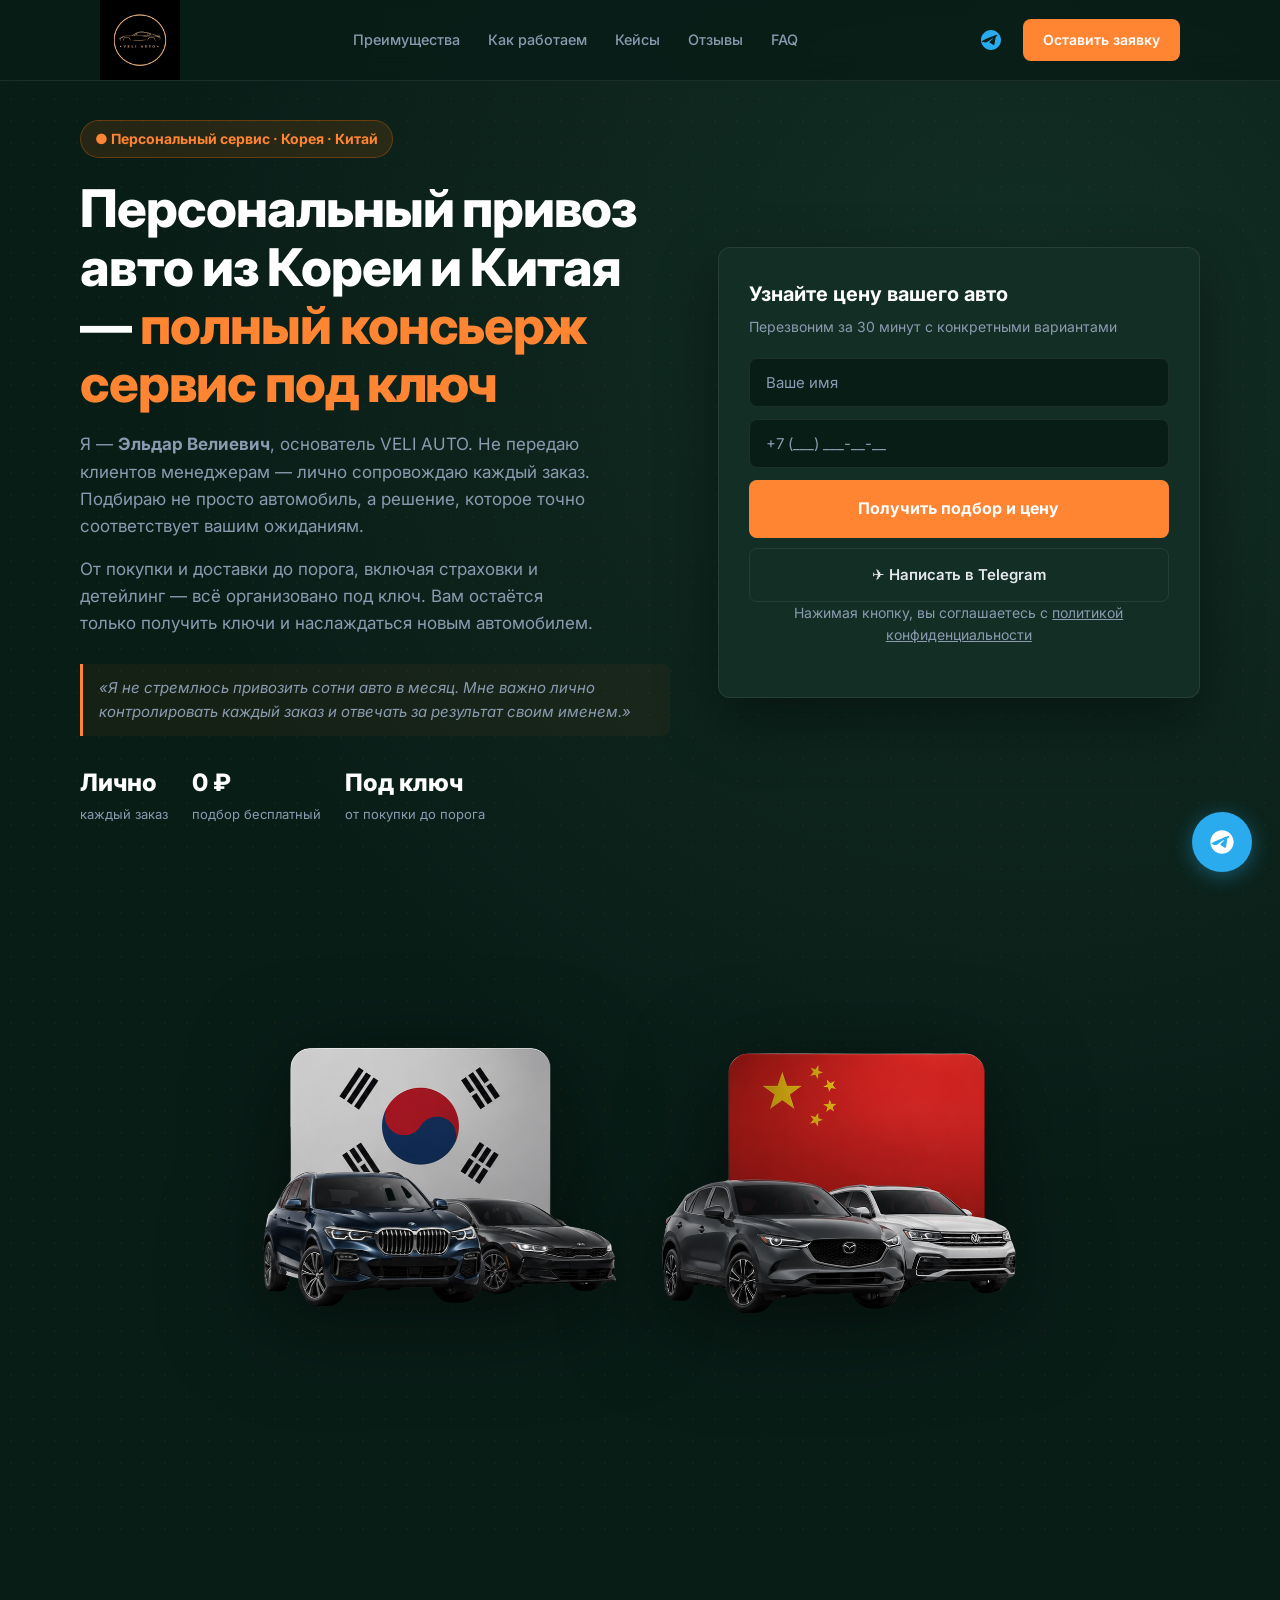
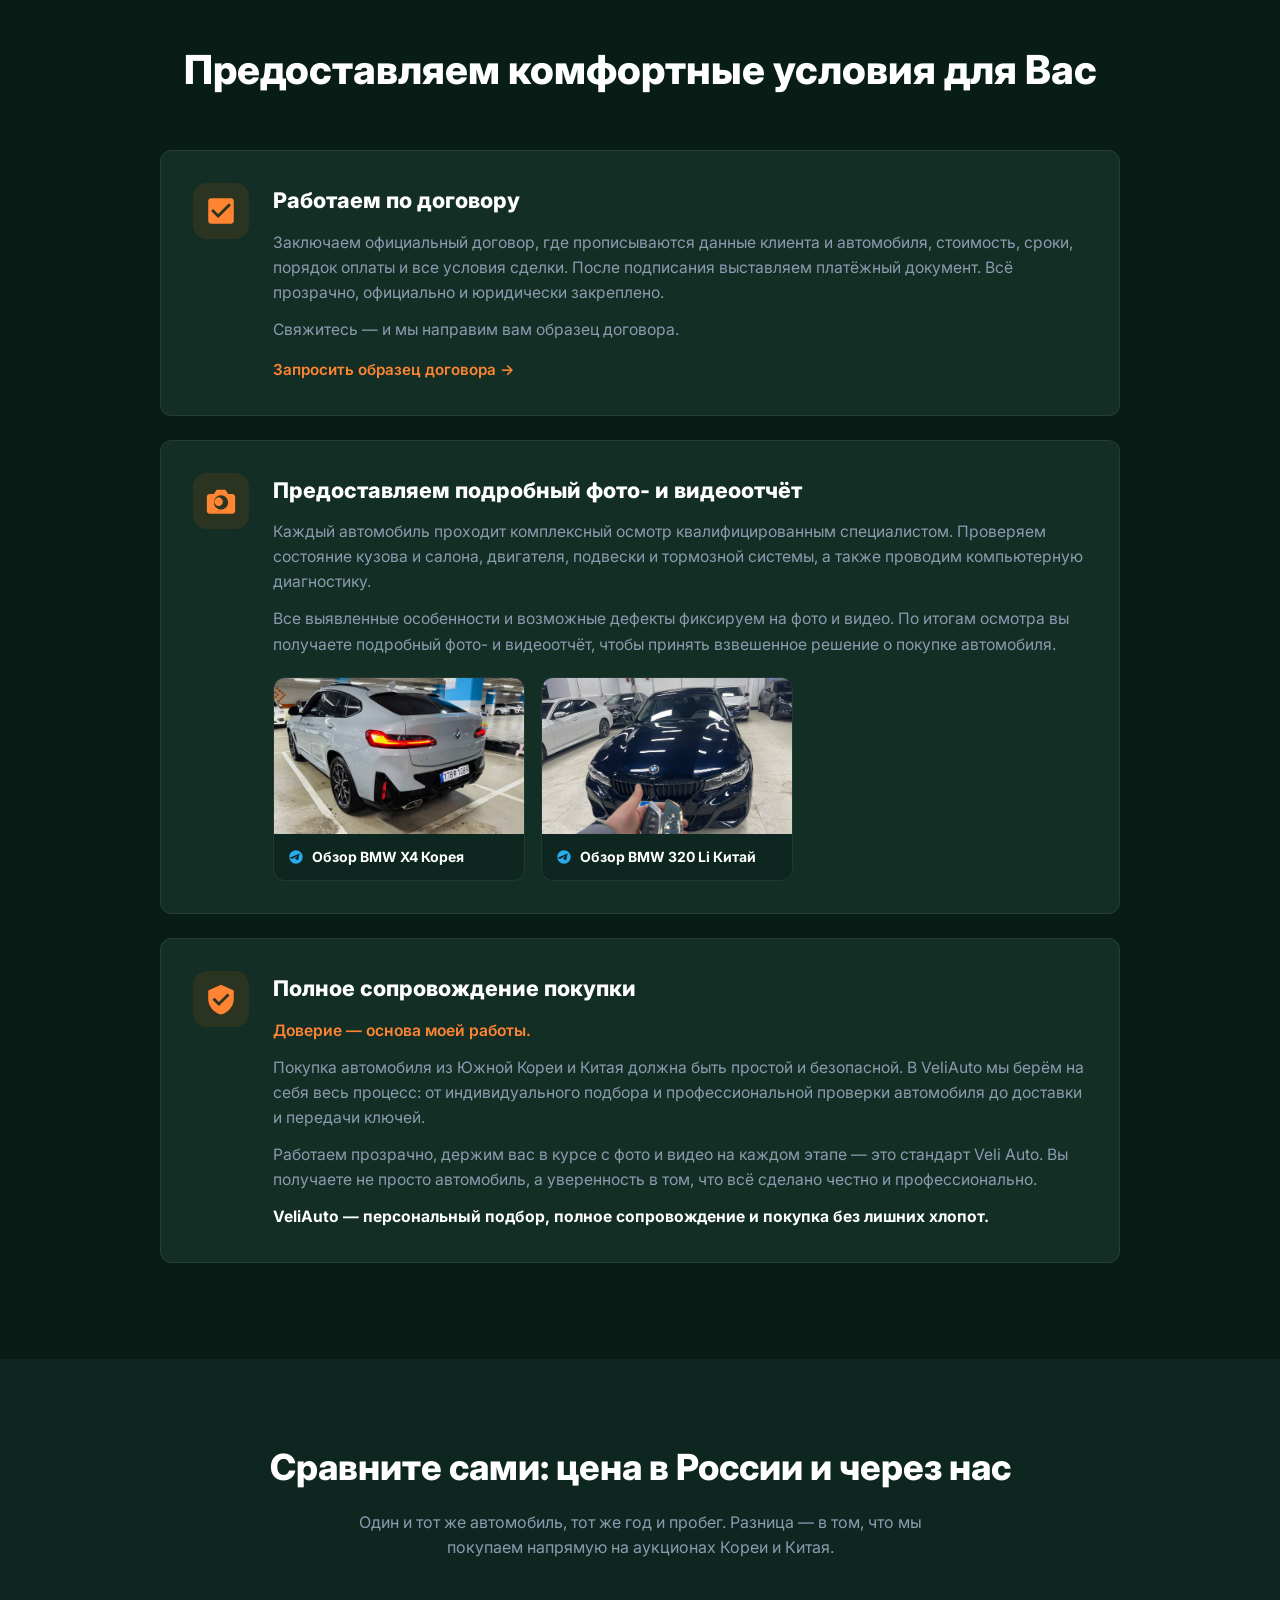
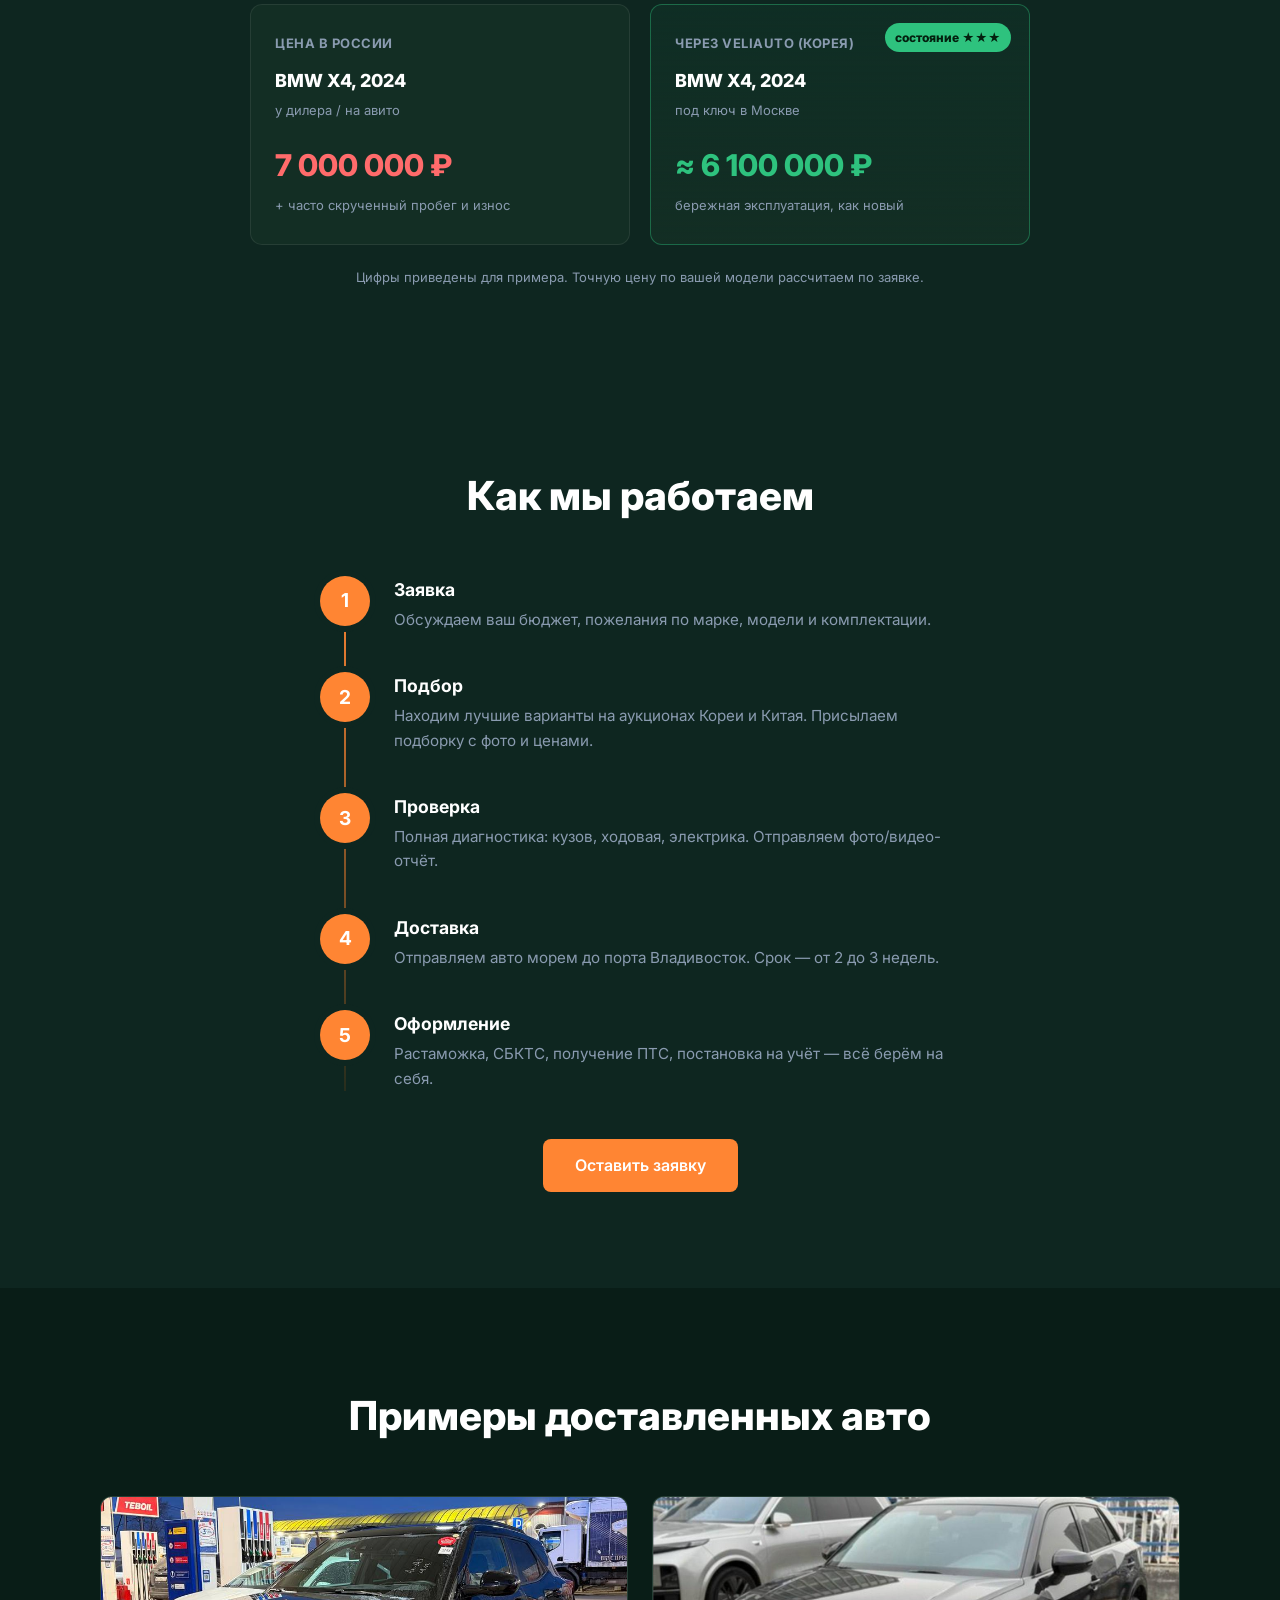
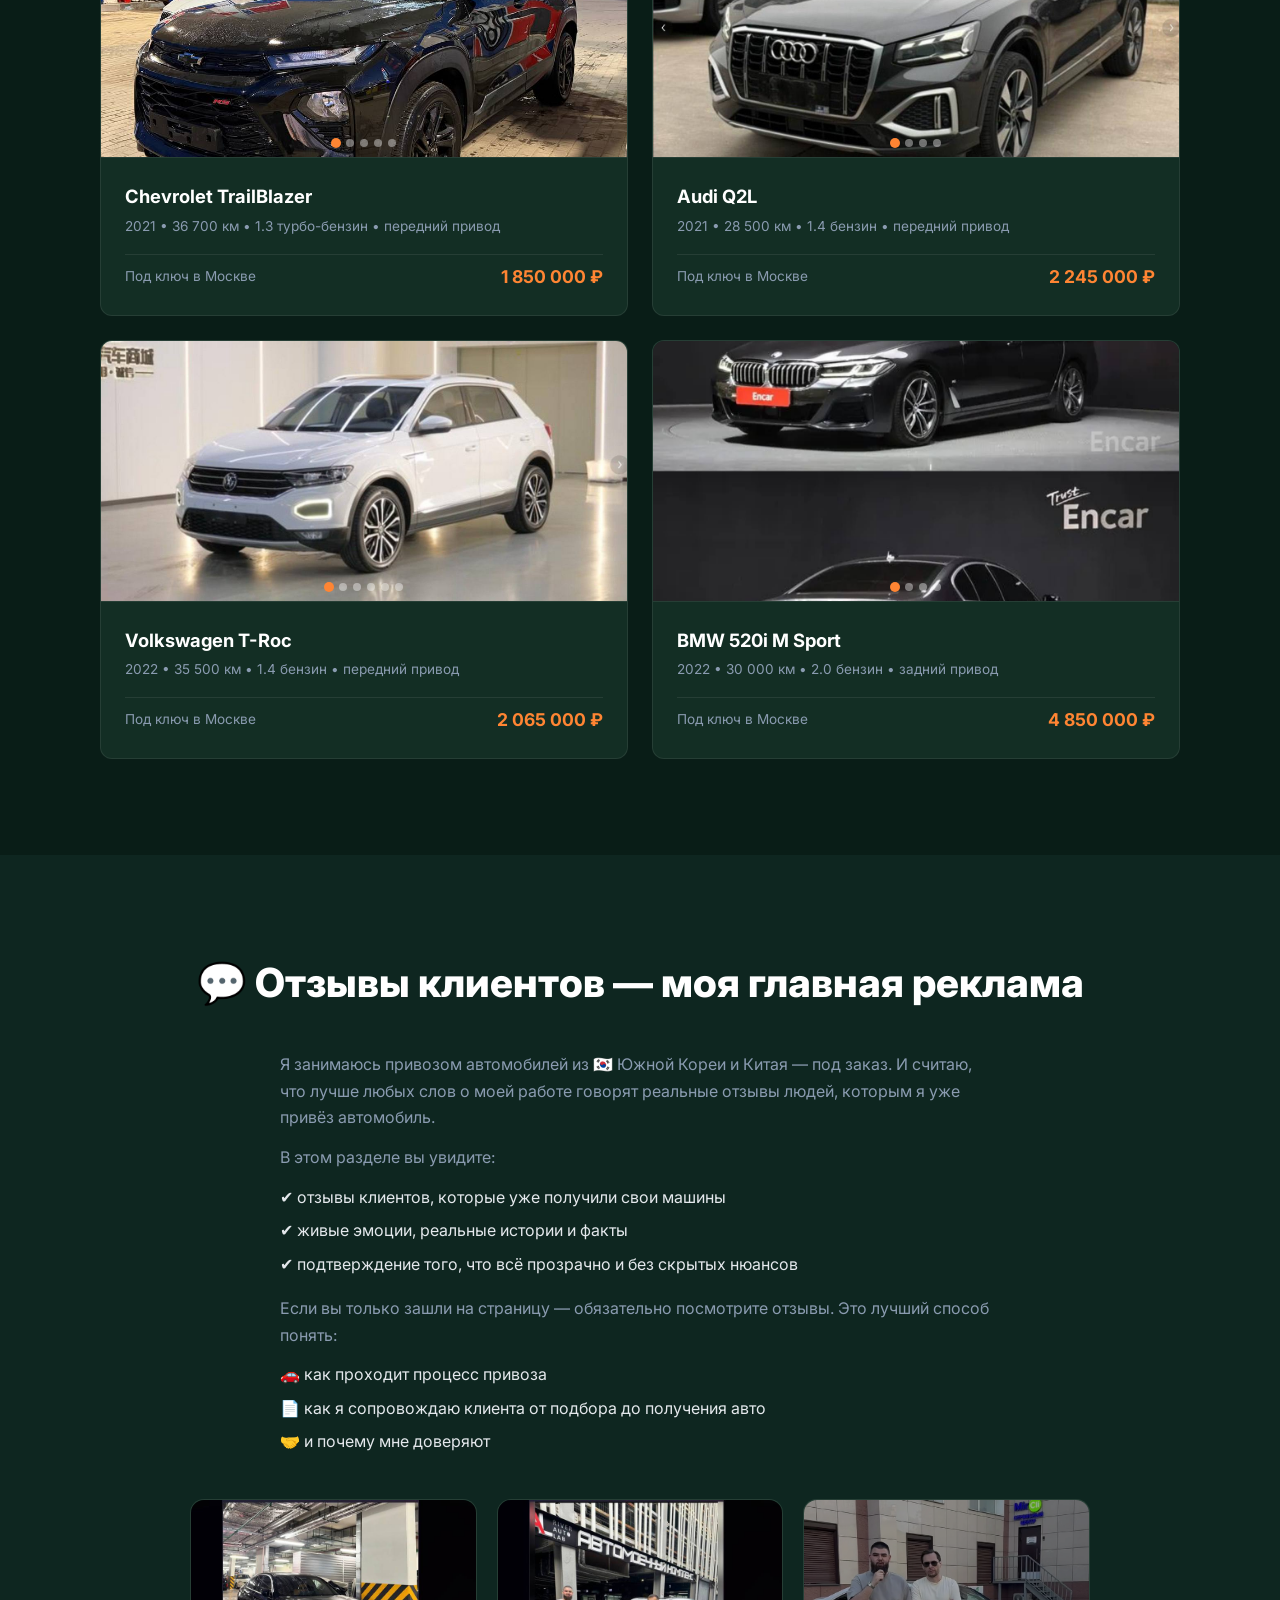
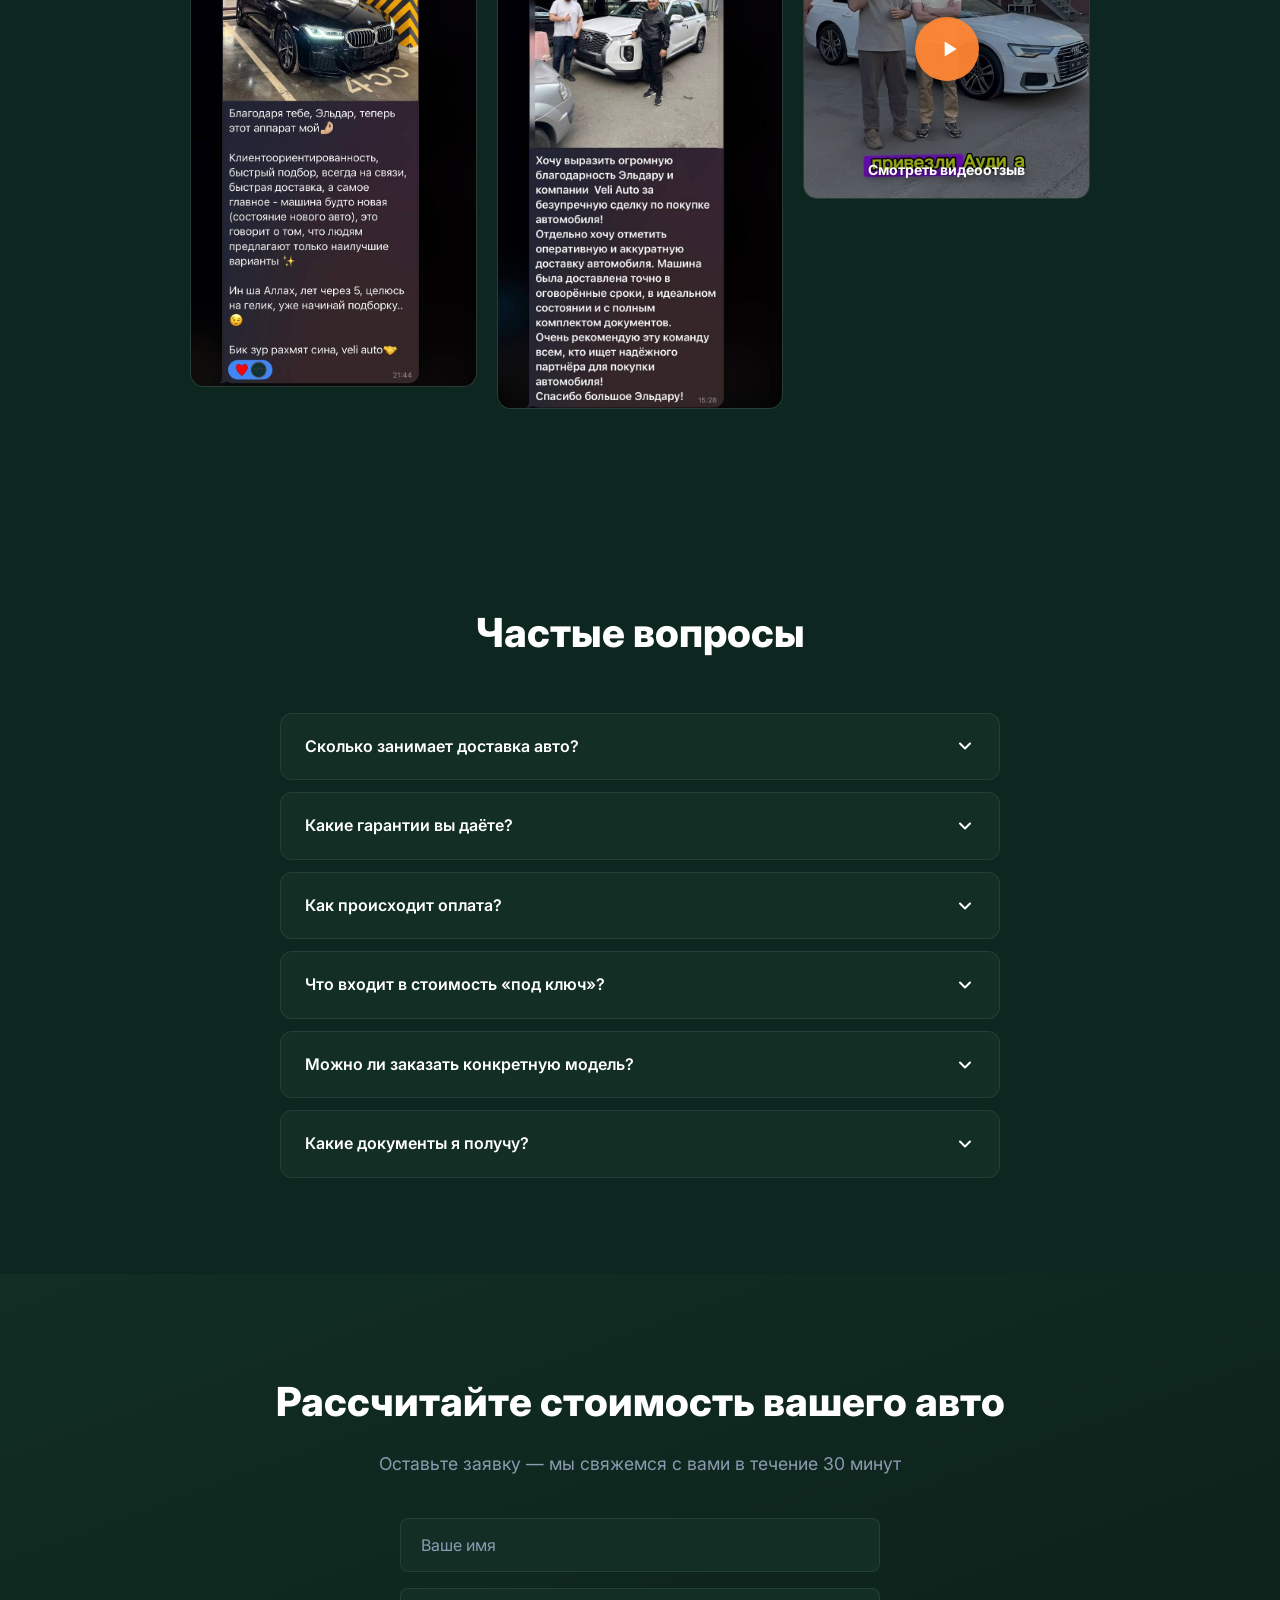
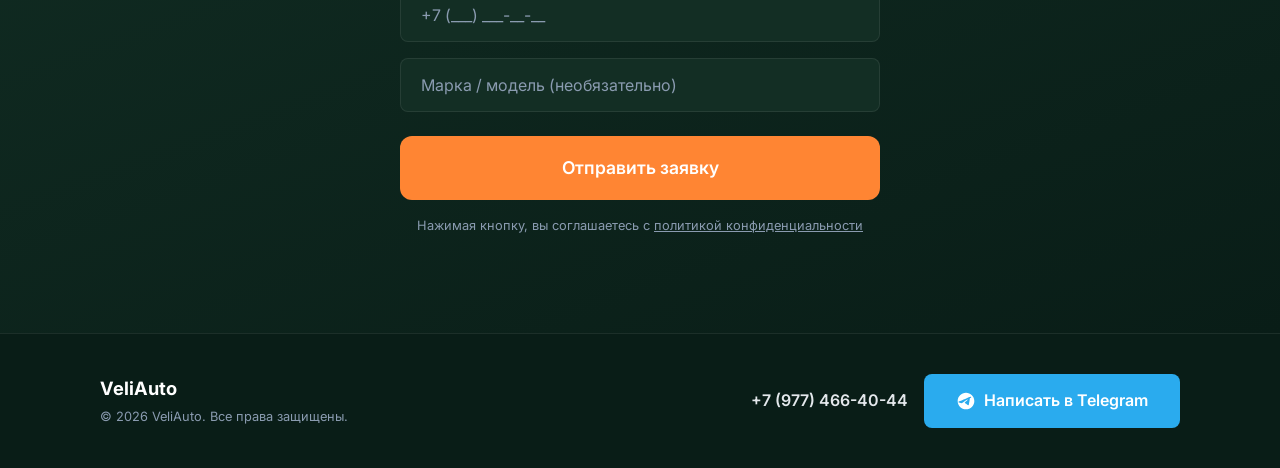
==== index.html @ 5c1669ad "Блок 'Отзывы клиентов': текст, 2 скрина отзывов, видеоотзыв со ссылкой в Telegram" ====
<!DOCTYPE html>
<html lang="ru">
<head>
  <meta charset="UTF-8">
  <meta name="viewport" content="width=device-width, initial-scale=1.0">
  <title>Авто из Кореи и Китая под ключ — подбор, доставка, растаможка</title>
  <meta name="description" content="Подбор и доставка автомобилей из Кореи и Китая под ключ. Дешевле и в лучшем состоянии, чем в России. Проверка, доставка, растаможка, оформление.">
  <link rel="preconnect" href="https://fonts.googleapis.com">
  <link rel="preconnect" href="https://fonts.gstatic.com" crossorigin>
  <link href="https://fonts.googleapis.com/css2?family=Inter:wght@400;500;600;700;800&display=swap" rel="stylesheet">
  <link rel="stylesheet" href="style.css">

  <!-- Яндекс.Метрика: вставьте сюда код счётчика из интерфейса Метрики -->
  <!-- После вставки замените YM_ID ниже на ваш номер счётчика -->
  <script>window.YM_ID = 0; /* ← замените на номер вашего счётчика */</script>
  <!-- /Яндекс.Метрика -->
</head>
<body>

  <!-- Header -->
  <header class="header" id="header">
    <div class="container header__inner">
      <a href="#" class="header__logo"><img src="logo2.jpg" alt="VeliAuto" class="header__logo-img"></a>
      <nav class="header__nav" id="nav">
        <a href="#advantages" class="header__link">Преимущества</a>
        <a href="#steps" class="header__link">Как работаем</a>
        <a href="#cases" class="header__link">Кейсы</a>
        <a href="#reviews" class="header__link">Отзывы</a>
        <a href="#faq" class="header__link">FAQ</a>
      </nav>
      <div class="header__actions">
        <a href="https://t.me/VeliAutoGroup" target="_blank" rel="noopener" class="header__tg" aria-label="Telegram">
          <svg width="24" height="24" viewBox="0 0 24 24" fill="none"><path d="M12 2C6.48 2 2 6.48 2 12s4.48 10 10 10 10-4.48 10-10S17.52 2 12 2zm4.64 6.8c-.15 1.58-.8 5.42-1.13 7.19-.14.75-.42 1-.68 1.03-.58.05-1.02-.38-1.58-.75-.88-.58-1.38-.94-2.23-1.5-.99-.65-.35-1.01.22-1.59.15-.15 2.71-2.48 2.76-2.69.01-.03.01-.14-.07-.2-.08-.06-.19-.04-.28-.02-.12.03-2.02 1.28-5.69 3.77-.54.37-1.03.55-1.47.54-.48-.01-1.41-.27-2.1-.5-.85-.28-1.52-.43-1.46-.91.03-.25.38-.51 1.05-.78 4.12-1.79 6.87-2.97 8.26-3.54 3.93-1.62 4.75-1.9 5.28-1.91.12 0 .37.03.54.17.14.12.18.28.2.45-.01.06.01.24 0 .37z" fill="currentColor"/></svg>
        </a>
        <a href="#form" class="btn btn--small header__cta">Оставить заявку</a>
        <button class="burger" id="burger" aria-label="Меню">
          <svg id="burger-icon" width="24" height="24" viewBox="0 0 24 24" fill="none" xmlns="http://www.w3.org/2000/svg">
            <path d="M3 6h18M3 12h18M3 18h18" stroke="#ffffff" stroke-width="2.5" stroke-linecap="round"/>
          </svg>
          <svg id="burger-close" width="24" height="24" viewBox="0 0 24 24" fill="none" xmlns="http://www.w3.org/2000/svg" style="display:none">
            <path d="M6 6l12 12M18 6L6 18" stroke="#ffffff" stroke-width="2.5" stroke-linecap="round"/>
          </svg>
        </button>
      </div>
    </div>
  </header>

  <!-- Hero -->
  <section class="veli-hero" id="hero">
    <div class="veli-hero-wrap">
      <div>
        <span class="veli-badge">● Персональный сервис · Корея · Китай</span>
        <h1>Персональный привоз авто из Кореи и Китая — <span class="hl">полный консьерж сервис под ключ</span></h1>
        <p class="sub">
          Я — <strong>Эльдар Велиевич</strong>, основатель VELI AUTO. Не передаю клиентов менеджерам — лично сопровождаю каждый заказ. Подбираю не просто автомобиль, а решение, которое точно соответствует вашим ожиданиям.
        </p>
        <p class="sub" style="margin-top:-10px;">
          От покупки и доставки до порога, включая страховки и детейлинг — всё организовано под ключ. Вам остаётся только получить ключи и наслаждаться новым автомобилем.
        </p>
        <blockquote class="veli-founder-quote">
          «Я не стремлюсь привозить сотни авто в месяц. Мне важно лично контролировать каждый заказ и отвечать за результат своим именем.»
        </blockquote>
        <div class="veli-trust">
          <div><b>Лично</b><span>каждый заказ</span></div>
          <div><b>0 ₽</b><span>подбор бесплатный</span></div>
          <div><b>Под ключ</b><span>от покупки до порога</span></div>
        </div>
      </div>
      <form class="veli-form-card veli-lead-form" id="heroForm" novalidate>
        <h3>Узнайте цену вашего авто</h3>
        <p>Перезвоним за 30 минут с конкретными вариантами</p>
        <input class="veli-input" type="text" name="name" placeholder="Ваше имя" required>
        <input class="veli-input" type="tel" name="phone" placeholder="+7 (___) ___-__-__" required>
        <button class="veli-btn" type="submit">Получить подбор и цену</button>
        <a class="veli-btn-tg" href="https://t.me/VeliAutoGroup" target="_blank" rel="noopener">✈ Написать в Telegram</a>
        <p class="veli-note">Нажимая кнопку, вы соглашаетесь с <a href="privacy.html" target="_blank">политикой конфиденциальности</a></p>
      </form>
      <div class="veli-hero-img">
        <div class="veli-hero-img__wrap">
          <img src="korea.png" alt="Авто из Кореи">
        </div>
        <div class="veli-hero-img__wrap">
          <img src="china_cars_no_bg.png" alt="Авто из Китая">
        </div>
      </div>
    </div>
  </section>

  <!-- Advantages -->
  <section class="advantages" id="advantages">
    <div class="container">
      <h2 class="section__title reveal">Предоставляем комфортные условия для Вас</h2>
      <div class="veli-why">

        <!-- Блок 1 -->
        <div class="veli-why-block reveal">
          <div class="veli-why-icon">
            <svg width="34" height="34" viewBox="0 0 40 40" fill="none"><path d="M31.67 5H8.33C6.5 5 5 6.5 5 8.33v23.34C5 33.5 6.5 35 8.33 35h23.34C33.5 35 35 33.5 35 31.67V8.33C35 6.5 33.5 5 31.67 5zM16.67 28.33L8.33 20l2.34-2.33 6 6L29.33 11l2.34 2.33-15 15z" fill="currentColor"/></svg>
          </div>
          <div class="veli-why-content">
            <h3>Работаем по договору</h3>
            <p>Заключаем официальный договор, где прописываются данные клиента и автомобиля, стоимость, сроки, порядок оплаты и все условия сделки. После подписания выставляем платёжный документ. Всё прозрачно, официально и юридически закреплено.</p>
            <p>Свяжитесь — и мы направим вам образец договора.</p>
            <a href="#form" class="veli-why-cta">Запросить образец договора &rarr;</a>
          </div>
        </div>

        <!-- Блок 2 -->
        <div class="veli-why-block reveal">
          <div class="veli-why-icon">
            <svg width="34" height="34" viewBox="0 0 40 40" fill="none"><path d="M33.33 11.67H28.5l-3.17-4.5a1.67 1.67 0 00-1.37-.5H16.04c-.55 0-1.06.19-1.37.5l-3.17 4.5H6.67C4.83 11.67 3.33 13.17 3.33 15v16.67c0 1.83 1.5 3.33 3.34 3.33h26.66c1.84 0 3.34-1.5 3.34-3.33V15c0-1.83-1.5-3.33-3.34-3.33zM20 30c-4.6 0-8.33-3.73-8.33-8.33S15.4 13.33 20 13.33s8.33 3.74 8.33 8.34S24.6 30 20 30zm0-13.33A5 5 0 1020 25a5 5 0 000-8.33z" fill="currentColor"/></svg>
          </div>
          <div class="veli-why-content">
            <h3>Предоставляем подробный фото- и видеоотчёт</h3>
            <p>Каждый автомобиль проходит комплексный осмотр квалифицированным специалистом. Проверяем состояние кузова и салона, двигателя, подвески и тормозной системы, а также проводим компьютерную диагностику.</p>
            <p>Все выявленные особенности и возможные дефекты фиксируем на фото и видео. По итогам осмотра вы получаете подробный фото- и видеоотчёт, чтобы принять взвешенное решение о покупке автомобиля.</p>
            <div class="veli-reports-grid">
              <a class="veli-report-card" href="https://t.me/+EE5sa6n6i1JlOGFl" target="_blank" rel="noopener">
                <div class="veli-report-img">
                  <img src="bmw.jpg" alt="Обзор BMW X4 Корея" loading="lazy">
                </div>
                <span class="veli-report-name">
                  <svg width="16" height="16" viewBox="0 0 24 24" fill="none"><path d="M12 2C6.48 2 2 6.48 2 12s4.48 10 10 10 10-4.48 10-10S17.52 2 12 2zm4.64 6.8c-.15 1.58-.8 5.42-1.13 7.19-.14.75-.42 1-.68 1.03-.58.05-1.02-.38-1.58-.75-.88-.58-1.38-.94-2.23-1.5-.99-.65-.35-1.01.22-1.59.15-.15 2.71-2.48 2.76-2.69.01-.03.01-.14-.07-.2-.08-.06-.19-.04-.28-.02-.12.03-2.02 1.28-5.69 3.77-.54.37-1.03.55-1.47.54-.48-.01-1.41-.27-2.1-.5-.85-.28-1.52-.43-1.46-.91.03-.25.38-.51 1.05-.78 4.12-1.79 6.87-2.97 8.26-3.54 3.93-1.62 4.75-1.9 5.28-1.91.12 0 .37.03.54.17.14.12.18.28.2.45-.01.06.01.24 0 .37z" fill="currentColor"/></svg>
                  Обзор BMW X4 Корея
                </span>
              </a>
              <a class="veli-report-card" href="https://t.me/+0J8RsHtq2XE5M2Zi" target="_blank" rel="noopener">
                <div class="veli-report-img">
                  <img src="bmwobzor.jpg" alt="Обзор BMW 320 Li Китай" loading="lazy">
                </div>
                <span class="veli-report-name">
                  <svg width="16" height="16" viewBox="0 0 24 24" fill="none"><path d="M12 2C6.48 2 2 6.48 2 12s4.48 10 10 10 10-4.48 10-10S17.52 2 12 2zm4.64 6.8c-.15 1.58-.8 5.42-1.13 7.19-.14.75-.42 1-.68 1.03-.58.05-1.02-.38-1.58-.75-.88-.58-1.38-.94-2.23-1.5-.99-.65-.35-1.01.22-1.59.15-.15 2.71-2.48 2.76-2.69.01-.03.01-.14-.07-.2-.08-.06-.19-.04-.28-.02-.12.03-2.02 1.28-5.69 3.77-.54.37-1.03.55-1.47.54-.48-.01-1.41-.27-2.1-.5-.85-.28-1.52-.43-1.46-.91.03-.25.38-.51 1.05-.78 4.12-1.79 6.87-2.97 8.26-3.54 3.93-1.62 4.75-1.9 5.28-1.91.12 0 .37.03.54.17.14.12.18.28.2.45-.01.06.01.24 0 .37z" fill="currentColor"/></svg>
                  Обзор BMW 320 Li Китай
                </span>
              </a>
            </div>
          </div>
        </div>

        <!-- Блок 3 -->
        <div class="veli-why-block reveal">
          <div class="veli-why-icon">
            <svg width="34" height="34" viewBox="0 0 40 40" fill="none"><path d="M20 3.33L5 10v10c0 8.33 6.39 16.11 15 18.33C28.61 36.11 35 28.33 35 20V10L20 3.33zm-2.5 25L10 20.83l2.35-2.35 5.15 5.13L27.65 13.5 30 15.83 17.5 28.33z" fill="currentColor"/></svg>
          </div>
          <div class="veli-why-content">
            <h3>Полное сопровождение покупки</h3>
            <p class="veli-why-lead">Доверие — основа моей работы.</p>
            <p>Покупка автомобиля из Южной Кореи и Китая должна быть простой и безопасной. В VeliAuto мы берём на себя весь процесс: от индивидуального подбора и профессиональной проверки автомобиля до доставки и передачи ключей.</p>
            <p>Работаем прозрачно, держим вас в курсе с фото и видео на каждом этапе — это стандарт Veli Auto. Вы получаете не просто автомобиль, а уверенность в том, что всё сделано честно и профессионально.</p>
            <p><strong>VeliAuto — персональный подбор, полное сопровождение и покупка без лишних хлопот.</strong></p>
          </div>
        </div>

      </div>
    </div>
  </section>

  <!-- Compare -->
  <section class="veli-compare" id="compare">
    <div class="veli-compare-wrap">
      <div class="veli-sec-head"><h2>Сравните сами: цена в России и через нас</h2></div>
      <p class="veli-sec-sub">Один и тот же автомобиль, тот же год и пробег. Разница — в том, что мы покупаем напрямую на аукционах Кореи и Китая.</p>

      <div class="veli-cmp-grid">
        <div class="veli-cmp-card ru">
          <div class="label">Цена в России</div>
          <div class="car">BMW X4, 2024</div>
          <div class="car-desc">у дилера / на авито</div>
          <div class="price">7 000 000 ₽</div>
          <div class="price-note">+ часто скрученный пробег и износ</div>
        </div>

        <div class="veli-cmp-card win">
          <div class="veli-save-chip">состояние ★★★</div>
          <div class="label">Через VeliAuto (Корея)</div>
          <div class="car">BMW X4, 2024</div>
          <div class="car-desc">под ключ в Москве</div>
          <div class="price">≈ 6 100 000 ₽</div>
          <div class="price-note">бережная эксплуатация, как новый</div>
        </div>
      </div>
      <p class="veli-cmp-foot">Цифры приведены для примера. Точную цену по вашей модели рассчитаем по заявке.</p>
    </div>
  </section>

  <!-- Steps -->
  <section class="steps" id="steps">
    <div class="container">
      <h2 class="section__title reveal">Как мы работаем</h2>
      <div class="steps__timeline">
        <div class="step reveal">
          <div class="step__number">1</div>
          <div class="step__content">
            <h3 class="step__title">Заявка</h3>
            <p class="step__text">Обсуждаем ваш бюджет, пожелания по марке, модели и комплектации.</p>
          </div>
        </div>
        <div class="step reveal">
          <div class="step__number">2</div>
          <div class="step__content">
            <h3 class="step__title">Подбор</h3>
            <p class="step__text">Находим лучшие варианты на аукционах Кореи и Китая. Присылаем подборку с фото и ценами.</p>
          </div>
        </div>
        <div class="step reveal">
          <div class="step__number">3</div>
          <div class="step__content">
            <h3 class="step__title">Проверка</h3>
            <p class="step__text">Полная диагностика: кузов, ходовая, электрика. Отправляем фото/видео-отчёт.</p>
          </div>
        </div>
        <div class="step reveal">
          <div class="step__number">4</div>
          <div class="step__content">
            <h3 class="step__title">Доставка</h3>
            <p class="step__text">Отправляем авто морем до порта Владивосток. Срок — от 2 до 3 недель.</p>
          </div>
        </div>
        <div class="step reveal">
          <div class="step__number">5</div>
          <div class="step__content">
            <h3 class="step__title">Оформление</h3>
            <p class="step__text">Растаможка, СБКТС, получение ПТС, постановка на учёт — всё берём на себя.</p>
          </div>
        </div>
      </div>
      <div class="steps__cta reveal">
        <a href="#form" class="btn">Оставить заявку</a>
      </div>
    </div>
  </section>

  <!-- Cases -->
  <section class="cases" id="cases">
    <div class="container">
      <h2 class="section__title reveal">Примеры доставленных авто</h2>
      <div class="cases__grid">

        <div class="case-card reveal">
          <div class="case-card__gallery">
            <div class="gallery__track">
              <img src="cars/Chevrolet TrailBlazer.jpg" alt="Chevrolet TrailBlazer" loading="lazy">
              <img src="cars/Chevrolet TrailBlazer2.jpg" alt="Chevrolet TrailBlazer — вид 2" loading="lazy">
              <img src="cars/Chevrolet TrailBlazer3.jpg" alt="Chevrolet TrailBlazer — вид 3" loading="lazy">
              <img src="cars/Chevrolet TrailBlazer4.jpg" alt="Chevrolet TrailBlazer — вид 4" loading="lazy">
              <img src="cars/Chevrolet TrailBlazer5.jpg" alt="Chevrolet TrailBlazer — вид 5" loading="lazy">
            </div>
            <button class="gallery__btn gallery__btn--prev" aria-label="Назад">&#10094;</button>
            <button class="gallery__btn gallery__btn--next" aria-label="Вперёд">&#10095;</button>
            <div class="gallery__dots"></div>
          </div>
          <div class="case-card__body">
            <h3 class="case-card__name">Chevrolet TrailBlazer</h3>
            <div class="case-card__specs">2021 &bull; 36 700 км &bull; 1.3 турбо-бензин &bull; передний привод</div>
            <div class="case-card__prices">
              <div class="case-card__price-row case-card__price-row--total">
                <span class="case-card__label">Под ключ в Москве</span>
                <span class="case-card__value">1 850 000 ₽</span>
              </div>
            </div>
          </div>
        </div>

        <div class="case-card reveal">
          <div class="case-card__gallery">
            <div class="gallery__track">
              <img src="cars/Audi Q2L.jpg" alt="Audi Q2L" loading="lazy">
              <img src="cars/Audi Q2L2.jpg" alt="Audi Q2L — вид 2" loading="lazy">
              <img src="cars/Audi Q2L3.jpg" alt="Audi Q2L — вид 3" loading="lazy">
              <img src="cars/Audi Q2L4.jpg" alt="Audi Q2L — вид 4" loading="lazy">
            </div>
            <button class="gallery__btn gallery__btn--prev" aria-label="Назад">&#10094;</button>
            <button class="gallery__btn gallery__btn--next" aria-label="Вперёд">&#10095;</button>
            <div class="gallery__dots"></div>
          </div>
          <div class="case-card__body">
            <h3 class="case-card__name">Audi Q2L</h3>
            <div class="case-card__specs">2021 &bull; 28 500 км &bull; 1.4 бензин &bull; передний привод</div>
            <div class="case-card__prices">
              <div class="case-card__price-row case-card__price-row--total">
                <span class="case-card__label">Под ключ в Москве</span>
                <span class="case-card__value">2 245 000 ₽</span>
              </div>
            </div>
          </div>
        </div>

        <div class="case-card reveal">
          <div class="case-card__gallery">
            <div class="gallery__track">
              <img src="cars/Volkswagen T-Rock.jpg" alt="Volkswagen T-Roc" loading="lazy">
              <img src="cars/Volkswagen T-Rock2.jpg" alt="Volkswagen T-Roc — вид 2" loading="lazy">
              <img src="cars/Volkswagen T-Rock3.jpg" alt="Volkswagen T-Roc — вид 3" loading="lazy">
              <img src="cars/Volkswagen T-Rock4.jpg" alt="Volkswagen T-Roc — вид 4" loading="lazy">
              <img src="cars/Volkswagen T-Rock5.jpg" alt="Volkswagen T-Roc — вид 5" loading="lazy">
              <img src="cars/Volkswagen T-Rock6.jpg" alt="Volkswagen T-Roc — вид 6" loading="lazy">
            </div>
            <button class="gallery__btn gallery__btn--prev" aria-label="Назад">&#10094;</button>
            <button class="gallery__btn gallery__btn--next" aria-label="Вперёд">&#10095;</button>
            <div class="gallery__dots"></div>
          </div>
          <div class="case-card__body">
            <h3 class="case-card__name">Volkswagen T-Roc</h3>
            <div class="case-card__specs">2022 &bull; 35 500 км &bull; 1.4 бензин &bull; передний привод</div>
            <div class="case-card__prices">
              <div class="case-card__price-row case-card__price-row--total">
                <span class="case-card__label">Под ключ в Москве</span>
                <span class="case-card__value">2 065 000 ₽</span>
              </div>
            </div>
          </div>
        </div>

        <div class="case-card reveal">
          <div class="case-card__gallery">
            <div class="gallery__track">
              <img src="cars/BMW 520i M Sport.jpg" alt="BMW 520i M Sport" loading="lazy">
              <img src="cars/BMW 520i M Sport2.jpg" alt="BMW 520i M Sport — вид 2" loading="lazy">
              <img src="cars/BMW 520i M Sport3.jpg" alt="BMW 520i M Sport — вид 3" loading="lazy">
              <img src="cars/BMW 520i M Sport4.jpg" alt="BMW 520i M Sport — вид 4" loading="lazy">
            </div>
            <button class="gallery__btn gallery__btn--prev" aria-label="Назад">&#10094;</button>
            <button class="gallery__btn gallery__btn--next" aria-label="Вперёд">&#10095;</button>
            <div class="gallery__dots"></div>
          </div>
          <div class="case-card__body">
            <h3 class="case-card__name">BMW 520i M Sport</h3>
            <div class="case-card__specs">2022 &bull; 30 000 км &bull; 2.0 бензин &bull; задний привод</div>
            <div class="case-card__prices">
              <div class="case-card__price-row case-card__price-row--total">
                <span class="case-card__label">Под ключ в Москве</span>
                <span class="case-card__value">4 850 000 ₽</span>
              </div>
            </div>
          </div>
        </div>

      </div>
    </div>
  </section>

  <!-- Reviews -->
  <section class="veli-reviews" id="reviews">
    <div class="container">
      <h2 class="section__title reveal">💬 Отзывы клиентов — моя главная реклама</h2>
      <div class="veli-reviews-intro reveal">
        <p>Я занимаюсь привозом автомобилей из 🇰🇷 Южной Кореи и Китая — под заказ. И считаю, что лучше любых слов о моей работе говорят реальные отзывы людей, которым я уже привёз автомобиль.</p>
        <p>В этом разделе вы увидите:</p>
        <ul class="veli-reviews-list">
          <li>✔️ отзывы клиентов, которые уже получили свои машины</li>
          <li>✔️ живые эмоции, реальные истории и факты</li>
          <li>✔️ подтверждение того, что всё прозрачно и без скрытых нюансов</li>
        </ul>
        <p>Если вы только зашли на страницу — обязательно посмотрите отзывы. Это лучший способ понять:</p>
        <ul class="veli-reviews-list">
          <li>🚗 как проходит процесс привоза</li>
          <li>📄 как я сопровождаю клиента от подбора до получения авто</li>
          <li>🤝 и почему мне доверяют</li>
        </ul>
      </div>
      <div class="veli-reviews-grid reveal">
        <a class="veli-review-card" href="https://t.me/VeliAutoGroup" target="_blank" rel="noopener">
          <img src="otziv1.jpg" alt="Отзыв клиента — BMW 5 серии" loading="lazy">
        </a>
        <a class="veli-review-card" href="https://t.me/VeliAutoGroup" target="_blank" rel="noopener">
          <img src="otziv2.jpg" alt="Отзыв клиента — Hyundai Palisade" loading="lazy">
        </a>
        <a class="veli-review-card veli-review-card--video" href="https://t.me/VeliAutoGroup/551?comment=711" target="_blank" rel="noopener">
          <img src="otzivvideo.png" alt="Видеоотзыв клиента" loading="lazy">
          <span class="veli-review-play" aria-hidden="true">
            <svg width="26" height="26" viewBox="0 0 24 24" fill="currentColor"><path d="M8 5v14l11-7z"/></svg>
          </span>
          <span class="veli-review-vlabel">Смотреть видеоотзыв</span>
        </a>
      </div>
    </div>
  </section>

  <!-- FAQ -->
  <section class="faq" id="faq">
    <div class="container">
      <h2 class="section__title reveal">Частые вопросы</h2>
      <div class="faq__list">
        <div class="faq__item reveal">
          <button class="faq__question" type="button">
            <span>Сколько занимает доставка авто?</span>
            <svg class="faq__arrow" width="20" height="20" viewBox="0 0 20 20" fill="none"><path d="M5 7.5l5 5 5-5" stroke="currentColor" stroke-width="2" stroke-linecap="round" stroke-linejoin="round"/></svg>
          </button>
          <div class="faq__answer">
            <p>В среднем весь процесс от заявки до получения авто занимает 3–5 недель. Доставка морем — около 2 недель, остальное время — подбор, проверка и оформление документов.</p>
          </div>
        </div>
        <div class="faq__item reveal">
          <button class="faq__question" type="button">
            <span>Какие гарантии вы даёте?</span>
            <svg class="faq__arrow" width="20" height="20" viewBox="0 0 20 20" fill="none"><path d="M5 7.5l5 5 5-5" stroke="currentColor" stroke-width="2" stroke-linecap="round" stroke-linejoin="round"/></svg>
          </button>
          <div class="faq__answer">
            <p>Работаем строго по договору. Гарантируем юридическую чистоту авто, техническое состояние по результатам диагностики и полное оформление документов. Если авто не соответствует описанию — вернём деньги.</p>
          </div>
        </div>
        <div class="faq__item reveal">
          <button class="faq__question" type="button">
            <span>Как происходит оплата?</span>
            <svg class="faq__arrow" width="20" height="20" viewBox="0 0 20 20" fill="none"><path d="M5 7.5l5 5 5-5" stroke="currentColor" stroke-width="2" stroke-linecap="round" stroke-linejoin="round"/></svg>
          </button>
          <div class="faq__answer">
            <p><strong>Подбор — полностью бесплатный.</strong> Вы ничего не платите, пока мы не найдём конкретный автомобиль и вы его не одобрите. После согласования авто — оплата его стоимости, остаток отдаёте после получения в России. Все суммы и сроки фиксируются в договоре — никаких скрытых платежей.</p>
          </div>
        </div>
        <div class="faq__item reveal">
          <button class="faq__question" type="button">
            <span>Что входит в стоимость «под ключ»?</span>
            <svg class="faq__arrow" width="20" height="20" viewBox="0 0 20 20" fill="none"><path d="M5 7.5l5 5 5-5" stroke="currentColor" stroke-width="2" stroke-linecap="round" stroke-linejoin="round"/></svg>
          </button>
          <div class="faq__answer">
            <p>Стоимость авто в Корее, комиссия аукциона, доставка до порта, морской фрахт, таможенные пошлины, СБКТС, оформление ПТС и услуги нашей компании.</p>
          </div>
        </div>
        <div class="faq__item reveal">
          <button class="faq__question" type="button">
            <span>Можно ли заказать конкретную модель?</span>
            <svg class="faq__arrow" width="20" height="20" viewBox="0 0 20 20" fill="none"><path d="M5 7.5l5 5 5-5" stroke="currentColor" stroke-width="2" stroke-linecap="round" stroke-linejoin="round"/></svg>
          </button>
          <div class="faq__answer">
            <p>Да, вы можете указать желаемую марку, модель, год, пробег и бюджет. Мы подберём лучшие варианты, которые есть на аукционах прямо сейчас.</p>
          </div>
        </div>
        <div class="faq__item reveal">
          <button class="faq__question" type="button">
            <span>Какие документы я получу?</span>
            <svg class="faq__arrow" width="20" height="20" viewBox="0 0 20 20" fill="none"><path d="M5 7.5l5 5 5-5" stroke="currentColor" stroke-width="2" stroke-linecap="round" stroke-linejoin="round"/></svg>
          </button>
          <div class="faq__answer">
            <p>Вы получите ПТС (электронный), СБКТС, договор купли-продажи, таможенную декларацию и все сопутствующие документы для постановки авто на учёт в ГИБДД.</p>
          </div>
        </div>
      </div>
    </div>
  </section>

  <!-- Form -->
  <section class="form-section" id="form">
    <div class="container">
      <h2 class="section__title section__title--light reveal">Рассчитайте стоимость вашего авто</h2>
      <p class="form-section__subtitle reveal">Оставьте заявку — мы свяжемся с вами в течение 30 минут</p>
      <form class="form" id="leadForm" novalidate>
        <div class="form__fields">
          <div class="form__group">
            <input type="text" class="form__input" name="name" placeholder="Ваше имя" required autocomplete="given-name">
          </div>
          <div class="form__group">
            <input type="tel" class="form__input" name="phone" id="phone" placeholder="+7 (___) ___-__-__" required autocomplete="tel">
          </div>
          <div class="form__group">
            <input type="text" class="form__input" name="car" placeholder="Марка / модель (необязательно)" autocomplete="off">
          </div>
        </div>
        <button type="submit" class="btn btn--large form__submit">Отправить заявку</button>
        <p class="form__disclaimer">Нажимая кнопку, вы соглашаетесь с <a href="privacy.html" target="_blank">политикой конфиденциальности</a></p>
      </form>
    </div>
  </section>

  <!-- Footer -->
  <footer class="footer">
    <div class="container footer__inner">
      <div class="footer__brand">
        <span class="footer__logo">VeliAuto</span>
        <p class="footer__copy">&copy; 2026 VeliAuto. Все права защищены.</p>
      </div>
      <div class="footer__contacts">
        <a href="tel:+79774664044" class="footer__phone">+7 (977) 466-40-44</a>
        <a href="https://t.me/VeliAutoGroup" target="_blank" rel="noopener" class="btn btn--tg footer__tg-btn">
          <svg width="20" height="20" viewBox="0 0 24 24" fill="none"><path d="M12 2C6.48 2 2 6.48 2 12s4.48 10 10 10 10-4.48 10-10S17.52 2 12 2zm4.64 6.8c-.15 1.58-.8 5.42-1.13 7.19-.14.75-.42 1-.68 1.03-.58.05-1.02-.38-1.58-.75-.88-.58-1.38-.94-2.23-1.5-.99-.65-.35-1.01.22-1.59.15-.15 2.71-2.48 2.76-2.69.01-.03.01-.14-.07-.2-.08-.06-.19-.04-.28-.02-.12.03-2.02 1.28-5.69 3.77-.54.37-1.03.55-1.47.54-.48-.01-1.41-.27-2.1-.5-.85-.28-1.52-.43-1.46-.91.03-.25.38-.51 1.05-.78 4.12-1.79 6.87-2.97 8.26-3.54 3.93-1.62 4.75-1.9 5.28-1.91.12 0 .37.03.54.17.14.12.18.28.2.45-.01.06.01.24 0 .37z" fill="currentColor"/></svg>
          Написать в Telegram
        </a>
      </div>
    </div>
  </footer>

  <!-- Fixed Telegram button -->
  <a href="https://t.me/VeliAutoGroup" target="_blank" rel="noopener" class="tg-float" aria-label="Написать в Telegram">
    <svg width="28" height="28" viewBox="0 0 24 24" fill="none"><path d="M12 2C6.48 2 2 6.48 2 12s4.48 10 10 10 10-4.48 10-10S17.52 2 12 2zm4.64 6.8c-.15 1.58-.8 5.42-1.13 7.19-.14.75-.42 1-.68 1.03-.58.05-1.02-.38-1.58-.75-.88-.58-1.38-.94-2.23-1.5-.99-.65-.35-1.01.22-1.59.15-.15 2.71-2.48 2.76-2.69.01-.03.01-.14-.07-.2-.08-.06-.19-.04-.28-.02-.12.03-2.02 1.28-5.69 3.77-.54.37-1.03.55-1.47.54-.48-.01-1.41-.27-2.1-.5-.85-.28-1.52-.43-1.46-.91.03-.25.38-.51 1.05-.78 4.12-1.79 6.87-2.97 8.26-3.54 3.93-1.62 4.75-1.9 5.28-1.91.12 0 .37.03.54.17.14.12.18.28.2.45-.01.06.01.24 0 .37z" fill="currentColor"/></svg>
  </a>

  <script src="script.js"></script>
</body>
</html>
---- style.css ----
/* ===== VARIABLES ===== */
:root {
  --clr-bg: #091d17;
  --clr-bg-light: #0e2620;
  --clr-bg-card: #132e24;
  --clr-accent: #ff8533;
  --clr-accent-hover: #ff9a52;
  --clr-text: #e4e8ec;
  --clr-text-muted: #8a9bb0;
  --clr-white: #ffffff;
  --clr-border: rgba(255, 255, 255, 0.08);
  --clr-tg: #2aabee;
  --radius: 12px;
  --radius-sm: 8px;
  --shadow: 0 4px 24px rgba(0, 0, 0, 0.25);
  --transition: 0.3s ease;
  --max-w: 1120px;
}

/* ===== RESET ===== */
*,
*::before,
*::after {
  margin: 0;
  padding: 0;
  box-sizing: border-box;
}

html {
  scroll-behavior: smooth;
  scroll-padding-top: 80px;
}

body {
  font-family: 'Inter', system-ui, -apple-system, sans-serif;
  font-size: 16px;
  line-height: 1.6;
  color: var(--clr-text);
  background: var(--clr-bg);
  -webkit-font-smoothing: antialiased;
}

img {
  max-width: 100%;
  display: block;
}

a {
  color: inherit;
  text-decoration: none;
}

button {
  border: none;
  background: none;
  cursor: pointer;
  font: inherit;
  color: inherit;
}

ul, ol {
  list-style: none;
}

/* ===== UTILITIES ===== */
.container {
  width: 100%;
  max-width: var(--max-w);
  margin: 0 auto;
  padding: 0 20px;
}

.section__title {
  font-size: clamp(1.75rem, 4vw, 2.5rem);
  font-weight: 800;
  text-align: center;
  margin-bottom: 48px;
  color: var(--clr-white);
}

.section__title--light {
  color: var(--clr-white);
}

/* ===== BUTTON ===== */
.btn {
  display: inline-flex;
  align-items: center;
  justify-content: center;
  gap: 8px;
  padding: 14px 32px;
  font-size: 1rem;
  font-weight: 600;
  color: var(--clr-white);
  background: var(--clr-accent);
  border-radius: var(--radius-sm);
  transition: background var(--transition), transform var(--transition), box-shadow var(--transition);
  white-space: nowrap;
}

.btn:hover {
  background: var(--clr-accent-hover);
  transform: translateY(-2px);
  box-shadow: 0 6px 20px rgba(255, 107, 0, 0.35);
}

.btn:active {
  transform: translateY(0);
}

.btn--large {
  padding: 18px 40px;
  font-size: 1.1rem;
  border-radius: var(--radius);
}

.btn--small {
  padding: 10px 20px;
  font-size: 0.875rem;
}

.btn--tg {
  background: var(--clr-tg);
}

.btn--tg:hover {
  background: #3bbef5;
  box-shadow: 0 6px 20px rgba(42, 171, 238, 0.35);
}

/* ===== HEADER ===== */
.header {
  position: fixed;
  top: 0;
  left: 0;
  right: 0;
  z-index: 1000;
  background: rgba(9, 29, 23, 0.85);
  backdrop-filter: blur(12px);
  -webkit-backdrop-filter: blur(12px);
  border-bottom: 1px solid var(--clr-border);
  transition: background var(--transition);
}

.header__inner {
  display: flex;
  align-items: center;
  justify-content: space-between;
  height: 80px;
}

.header__logo {
  display: flex;
  align-items: center;
  flex-shrink: 0;
}

.header__logo::before {
  display: none;
}

.header__logo-img {
  height: 80px;
  width: auto;
  max-width: 300px;
}

.header__nav {
  display: flex;
  gap: 28px;
}

.header__link {
  font-size: 0.9rem;
  font-weight: 500;
  color: var(--clr-text-muted);
  transition: color var(--transition);
}

.header__link:hover {
  color: var(--clr-white);
}

.header__actions {
  display: flex;
  align-items: center;
  gap: 12px;
  flex-shrink: 0;
}

.header__tg {
  display: flex;
  align-items: center;
  justify-content: center;
  width: 40px;
  height: 40px;
  border-radius: 50%;
  color: var(--clr-tg);
  transition: background var(--transition), color var(--transition);
}

.header__tg:hover {
  background: rgba(42, 171, 238, 0.15);
}

.burger {
  display: none;
  align-items: center;
  justify-content: center;
  width: 40px;
  height: 40px;
  border-radius: 8px;
  background: rgba(255, 255, 255, 0.12);
  flex-shrink: 0;
  color: #fff;
}

/* ===== HERO ===== */
.hero {
  padding: 140px 0 80px;
  background: linear-gradient(160deg, #091d17 0%, #122e24 50%, #091d17 100%);
  position: relative;
  overflow: hidden;
}

.hero::before {
  content: '';
  position: absolute;
  top: -50%;
  right: -20%;
  width: 600px;
  height: 600px;
  background: radial-gradient(circle, rgba(255, 107, 0, 0.12) 0%, transparent 70%);
  pointer-events: none;
}

.hero::after {
  content: '';
  position: absolute;
  bottom: -30%;
  left: -10%;
  width: 400px;
  height: 400px;
  background: radial-gradient(circle, rgba(42, 171, 238, 0.08) 0%, transparent 70%);
  pointer-events: none;
}

.hero__inner {
  position: relative;
  z-index: 1;
  text-align: center;
  max-width: 720px;
  margin: 0 auto;
}

.hero__title {
  font-size: clamp(2rem, 5.5vw, 3.5rem);
  font-weight: 800;
  line-height: 1.15;
  color: var(--clr-white);
  margin-bottom: 20px;
  letter-spacing: -0.02em;
}

.hero__accent {
  color: var(--clr-accent);
}

.hero__subtitle {
  font-size: clamp(1rem, 2.2vw, 1.25rem);
  color: var(--clr-text-muted);
  margin-bottom: 36px;
  max-width: 540px;
  margin-left: auto;
  margin-right: auto;
}

.hero__cta {
  margin-bottom: 48px;
}

.hero__badges {
  display: flex;
  flex-wrap: wrap;
  justify-content: center;
  gap: 16px;
}

.hero__badge {
  display: inline-flex;
  align-items: center;
  gap: 8px;
  padding: 10px 18px;
  background: rgba(255, 255, 255, 0.06);
  border: 1px solid var(--clr-border);
  border-radius: 100px;
  font-size: 0.875rem;
  color: var(--clr-text-muted);
}

.hero__badge svg {
  color: var(--clr-accent);
  flex-shrink: 0;
}

/* ===== NEW HERO (veli-blocks) ===== */
.veli-hero {
  background: radial-gradient(circle at 80% 20%, #122e24 0%, var(--clr-bg) 55%);
  padding: 120px 20px 80px;
  position: relative;
  overflow: hidden;
}
.veli-hero::before {
  content: ""; position: absolute; inset: 0;
  background-image: radial-gradient(rgba(255,107,0,.05) 1px, transparent 1px);
  background-size: 22px 22px; pointer-events: none;
}
.veli-hero-wrap {
  max-width: var(--max-w); margin: 0 auto;
  display: grid; grid-template-columns: 1.1fr .9fr; gap: 48px; align-items: center;
  position: relative; z-index: 1;
}
.veli-badge {
  display: inline-flex; align-items: center; gap: 8px;
  background: rgba(255,107,0,.12); color: var(--clr-accent);
  border: 1px solid rgba(255,107,0,.3);
  padding: 7px 14px; border-radius: 100px; font-size: 14px; font-weight: 700;
  margin-bottom: 22px;
}
.veli-hero h1 {
  font-size: clamp(28px, 5vw, 52px); color: var(--clr-white);
  margin-bottom: 18px; line-height: 1.12; font-weight: 800; letter-spacing: -0.02em;
}
.veli-hero h1 .hl { color: var(--clr-accent); }
.veli-hero .sub {
  font-size: 17px; color: var(--clr-text-muted); line-height: 1.6;
  margin-bottom: 26px; max-width: 520px;
}
.veli-founder-quote {
  border-left: 3px solid var(--clr-accent);
  padding: 12px 16px;
  margin: 16px 0 4px;
  font-style: italic;
  font-size: 15px;
  color: var(--clr-text-muted);
  line-height: 1.6;
  background: rgba(255,107,0,.05);
  border-radius: 0 var(--radius-sm) var(--radius-sm) 0;
}
.veli-trust { display: flex; flex-wrap: wrap; gap: 24px; margin-top: 28px; }
.veli-trust div { display: flex; flex-direction: column; }
.veli-trust b { font-size: 24px; font-weight: 800; color: var(--clr-white); }
.veli-trust span { font-size: 13px; color: var(--clr-text-muted); margin-top: 2px; }

.veli-form-card {
  background: var(--clr-bg-card); border: 1px solid var(--clr-border);
  border-radius: var(--radius); padding: 30px;
  box-shadow: 0 24px 60px rgba(0,0,0,.4);
}
.veli-form-card h3 { font-size: 20px; font-weight: 700; color: var(--clr-white); margin-bottom: 6px; }
.veli-form-card > p { color: var(--clr-text-muted); font-size: 14px; margin: 0 0 20px; }
.veli-input {
  width: 100%; background: var(--clr-bg); border: 1px solid var(--clr-border);
  color: var(--clr-white); padding: 14px 16px; border-radius: var(--radius-sm);
  font-size: 15px; font-family: inherit; margin-bottom: 12px;
  outline: none; transition: border-color .2s, box-shadow .2s;
}
.veli-input:focus { border-color: var(--clr-accent); box-shadow: 0 0 0 3px rgba(255,107,0,.15); }
.veli-input.error { border-color: #ff4444; box-shadow: 0 0 0 3px rgba(255,68,68,.15); }
.veli-input::placeholder { color: var(--clr-text-muted); }
.veli-btn {
  width: 100%; background: var(--clr-accent); color: var(--clr-white); border: none;
  padding: 16px; border-radius: var(--radius-sm); font-size: 16px; font-weight: 700;
  cursor: pointer; font-family: inherit;
  transition: background var(--transition), transform var(--transition), box-shadow var(--transition);
}
.veli-btn:hover { background: var(--clr-accent-hover); transform: translateY(-2px); box-shadow: 0 10px 28px rgba(255,107,0,.35); }
.veli-btn-tg {
  width: 100%; background: transparent; color: var(--clr-text); border: 1px solid var(--clr-border);
  padding: 14px; border-radius: var(--radius-sm); font-size: 15px; font-weight: 600; cursor: pointer;
  margin-top: 10px; display: flex; align-items: center; justify-content: center; gap: 8px;
  text-decoration: none; transition: border-color var(--transition), color var(--transition);
}
.veli-btn-tg:hover { border-color: var(--clr-tg); color: var(--clr-tg); }
.veli-note { font-size: 12px; color: var(--clr-text-muted); text-align: center; margin-top: 12px; }
.veli-note a { color: var(--clr-text-muted); text-decoration: underline; transition: color var(--transition); }
.veli-note a:hover { color: var(--clr-white); }

.veli-hero-img {
  grid-column: 1 / -1;
  display: flex;
  justify-content: center;
  align-items: flex-end;
  gap: 20px;
  margin-top: 32px;
}

.veli-hero-img__wrap {
  animation: heroImgFloat 4s ease-in-out infinite;
}

.veli-hero-img__wrap:nth-child(2) {
  animation-delay: -2s;
}

.veli-hero-img__wrap img {
  max-width: 370px;
  width: 100%;
  filter: drop-shadow(0 20px 48px rgba(0, 0, 0, 0.55));
  transition: transform 0.3s ease, filter 0.3s ease;
}

.veli-hero-img__wrap img:hover {
  transform: scale(1.05);
  filter: drop-shadow(0 24px 52px rgba(0, 0, 0, 0.65)) brightness(1.12) drop-shadow(0 0 28px rgba(255, 133, 51, 0.4));
}

@keyframes heroImgFloat {
  0%, 100% { transform: translateY(0); }
  50%       { transform: translateY(-8px); }
}

@media (max-width: 860px) {
  .veli-hero { padding: 110px 20px 60px; }
  .veli-hero-wrap { grid-template-columns: 1fr; gap: 32px; }
  .veli-hero-img { gap: 12px; }
  .veli-hero-img__wrap img { max-width: 220px; }
}

/* ===== ADVANTAGES ===== */
.advantages {
  padding: 96px 0;
}

.advantages__grid {
  display: grid;
  grid-template-columns: repeat(4, 1fr);
  gap: 24px;
}

.advantage-card {
  background: var(--clr-bg-card);
  border: 1px solid var(--clr-border);
  border-radius: var(--radius);
  padding: 32px 24px;
  text-align: center;
  transition: transform var(--transition), border-color var(--transition);
}

.advantage-card:hover {
  transform: translateY(-6px);
  border-color: rgba(255, 107, 0, 0.3);
}

.advantage-card__icon {
  width: 64px;
  height: 64px;
  margin: 0 auto 20px;
  display: flex;
  align-items: center;
  justify-content: center;
  background: rgba(255, 107, 0, 0.1);
  border-radius: 16px;
  color: var(--clr-accent);
}

.advantage-card__title {
  font-size: 1.1rem;
  font-weight: 700;
  color: var(--clr-white);
  margin-bottom: 8px;
}

.advantage-card__text {
  font-size: 0.9rem;
  color: var(--clr-text-muted);
  line-height: 1.5;
}

/* ===== WHY / COMFORT BLOCKS ===== */
.veli-why {
  display: flex;
  flex-direction: column;
  gap: 24px;
  max-width: 960px;
  margin: 0 auto;
}

.veli-why-block {
  display: flex;
  gap: 24px;
  background: var(--clr-bg-card);
  border: 1px solid var(--clr-border);
  border-radius: var(--radius);
  padding: 32px;
  transition: border-color var(--transition), transform var(--transition);
}

.veli-why-block:hover {
  border-color: rgba(255, 107, 0, 0.3);
  transform: translateY(-4px);
}

.veli-why-icon {
  flex: 0 0 auto;
  width: 56px;
  height: 56px;
  display: flex;
  align-items: center;
  justify-content: center;
  background: rgba(255, 107, 0, 0.1);
  border-radius: 14px;
  color: var(--clr-accent);
}

.veli-why-content h3 {
  font-size: 1.35rem;
  font-weight: 800;
  color: var(--clr-white);
  margin-bottom: 12px;
}

.veli-why-content p {
  font-size: 0.98rem;
  color: var(--clr-text-muted);
  line-height: 1.6;
  margin-bottom: 12px;
}

.veli-why-content p:last-child {
  margin-bottom: 0;
}

.veli-why-content strong {
  color: var(--clr-white);
}

.veli-why-lead {
  color: var(--clr-accent) !important;
  font-weight: 600;
}

.veli-why-cta {
  display: inline-block;
  margin-top: 4px;
  color: var(--clr-accent);
  font-weight: 600;
  text-decoration: none;
  font-size: 0.95rem;
}

.veli-why-cta:hover {
  text-decoration: underline;
}

.veli-reports-grid {
  display: grid;
  grid-template-columns: repeat(2, 1fr);
  gap: 16px;
  margin-top: 20px;
  max-width: 520px;
}

.veli-report-card {
  background: var(--clr-bg-light);
  border: 1px solid var(--clr-border);
  border-radius: 12px;
  overflow: hidden;
  text-decoration: none;
  display: block;
  transition: transform var(--transition), border-color var(--transition);
}

.veli-report-card:hover {
  transform: translateY(-4px);
  border-color: rgba(42, 171, 238, 0.5);
}

.veli-report-img {
  position: relative;
  aspect-ratio: 16 / 10;
  overflow: hidden;
}

.veli-report-img img {
  width: 100%;
  height: 100%;
  object-fit: cover;
  display: block;
  transition: transform 0.4s ease;
}

.veli-report-card:hover .veli-report-img img {
  transform: scale(1.05);
}

.veli-report-name {
  display: flex;
  align-items: center;
  gap: 8px;
  padding: 12px 14px;
  font-size: 14px;
  font-weight: 700;
  color: var(--clr-white);
}

.veli-report-name svg {
  color: var(--clr-tg);
  flex: 0 0 auto;
}

@media (max-width: 768px) {
  .veli-why-block {
    flex-direction: column;
    gap: 16px;
    padding: 24px;
  }
  .veli-reports-grid {
    grid-template-columns: 1fr;
    max-width: 360px;
  }
}

/* ===== REVIEWS ===== */
.veli-reviews {
  padding: 96px 0;
  background: var(--clr-bg-light);
}

.veli-reviews-intro {
  max-width: 720px;
  margin: -12px auto 44px;
}

.veli-reviews-intro p {
  color: var(--clr-text-muted);
  line-height: 1.65;
  font-size: 1rem;
  margin-bottom: 14px;
}

.veli-reviews-list {
  list-style: none;
  margin: 0 0 18px;
  padding: 0;
}

.veli-reviews-list li {
  color: var(--clr-text);
  font-size: 1rem;
  line-height: 1.6;
  margin-bottom: 8px;
}

.veli-reviews-grid {
  display: grid;
  grid-template-columns: repeat(3, 1fr);
  gap: 20px;
  max-width: 900px;
  margin: 0 auto;
  align-items: start;
}

.veli-review-card {
  position: relative;
  display: block;
  border-radius: 14px;
  overflow: hidden;
  border: 1px solid var(--clr-border);
  background: var(--clr-bg-card);
  text-decoration: none;
  transition: transform var(--transition), border-color var(--transition), box-shadow var(--transition);
}

.veli-review-card:hover {
  transform: translateY(-4px);
  border-color: rgba(255, 133, 51, 0.4);
  box-shadow: 0 16px 40px rgba(0, 0, 0, 0.3);
}

.veli-review-card img {
  width: 100%;
  height: auto;
  display: block;
}

.veli-review-card--video img {
  filter: brightness(0.68);
}

.veli-review-play {
  position: absolute;
  top: 50%;
  left: 50%;
  transform: translate(-50%, -50%);
  width: 64px;
  height: 64px;
  border-radius: 50%;
  background: rgba(255, 133, 51, 0.95);
  display: flex;
  align-items: center;
  justify-content: center;
  color: #fff;
  padding-left: 4px;
  box-shadow: 0 8px 24px rgba(0, 0, 0, 0.4);
  transition: transform var(--transition);
}

.veli-review-card--video:hover .veli-review-play {
  transform: translate(-50%, -50%) scale(1.08);
}

.veli-review-vlabel {
  position: absolute;
  bottom: 16px;
  left: 0;
  right: 0;
  text-align: center;
  color: #fff;
  font-weight: 700;
  font-size: 14px;
  text-shadow: 0 2px 8px rgba(0, 0, 0, 0.7);
}

@media (max-width: 768px) {
  .veli-reviews-grid {
    grid-template-columns: 1fr;
    max-width: 420px;
  }
}

/* ===== COMPARE BLOCK (veli-blocks) ===== */
.veli-compare { background: var(--clr-bg-light); padding: 80px 20px; }
.veli-compare-wrap { max-width: var(--max-w); margin: 0 auto; }
.veli-sec-head { text-align: center; margin-bottom: 14px; }
.veli-sec-head h2 { font-size: clamp(24px, 4vw, 36px); font-weight: 800; color: var(--clr-white); }
.veli-sec-sub { text-align: center; color: var(--clr-text-muted); font-size: 16px; max-width: 640px; margin: 0 auto 44px; line-height: 1.55; }
.veli-cmp-grid { display: grid; grid-template-columns: repeat(2, 1fr); gap: 20px; max-width: 780px; margin: 0 auto; }
.veli-cmp-card {
  background: var(--clr-bg-card); border: 1px solid var(--clr-border);
  border-radius: var(--radius); padding: 28px 24px; position: relative; overflow: hidden;
}
.veli-cmp-card.win { border-color: rgba(46,194,126,.4); background: linear-gradient(180deg, rgba(46,194,126,.05), var(--clr-bg-card)); }
.veli-cmp-card .label { font-size: 13px; color: var(--clr-text-muted); font-weight: 700; text-transform: uppercase; letter-spacing: .5px; margin-bottom: 14px; }
.veli-cmp-card .car { font-size: 18px; font-weight: 800; color: var(--clr-white); margin-bottom: 4px; }
.veli-cmp-card .car-desc { font-size: 13px; color: var(--clr-text-muted); margin-bottom: 20px; }
.veli-cmp-card .price { font-size: 30px; font-weight: 800; }
.veli-cmp-card.ru .price { color: #ff6b6b; }
.veli-cmp-card.win .price { color: #2ec27e; }
.veli-cmp-card .price-note { font-size: 13px; color: var(--clr-text-muted); margin-top: 6px; }
.veli-save-chip {
  position: absolute; top: 18px; right: 18px;
  background: #2ec27e; color: #04200f; font-size: 12px; font-weight: 800;
  padding: 5px 10px; border-radius: 100px;
}
.veli-cmp-foot { text-align: center; color: var(--clr-text-muted); font-size: 13px; margin-top: 22px; }

@media (max-width: 860px) {
  .veli-cmp-grid { grid-template-columns: 1fr; max-width: 420px; margin: 0 auto; }
}

/* ===== STEPS ===== */
.steps {
  padding: 96px 0;
  background: var(--clr-bg-light);
}

.steps__timeline {
  max-width: 640px;
  margin: 0 auto;
  position: relative;
}

.steps__timeline::before {
  content: '';
  position: absolute;
  left: 24px;
  top: 0;
  bottom: 0;
  width: 2px;
  background: linear-gradient(to bottom, var(--clr-accent), rgba(255, 107, 0, 0.1));
}

.step {
  display: flex;
  gap: 24px;
  padding-bottom: 40px;
  position: relative;
}

.step:last-child {
  padding-bottom: 0;
}

.step__number {
  flex-shrink: 0;
  width: 50px;
  height: 50px;
  display: flex;
  align-items: center;
  justify-content: center;
  background: var(--clr-accent);
  color: var(--clr-white);
  font-size: 1.2rem;
  font-weight: 700;
  border-radius: 50%;
  z-index: 1;
  box-shadow: 0 0 0 6px var(--clr-bg-light);
}

.step__title {
  font-size: 1.1rem;
  font-weight: 700;
  color: var(--clr-white);
  margin-bottom: 4px;
}

.step__text {
  font-size: 0.95rem;
  color: var(--clr-text-muted);
}

.steps__cta {
  text-align: center;
  margin-top: 48px;
}

/* ===== CASES ===== */
.cases {
  padding: 96px 0;
}

.cases__grid {
  display: grid;
  grid-template-columns: repeat(2, 1fr);
  gap: 24px;
}

.case-card {
  background: var(--clr-bg-card);
  border: 1px solid var(--clr-border);
  border-radius: var(--radius);
  overflow: hidden;
  transition: transform var(--transition), border-color var(--transition);
}

.case-card:hover {
  transform: translateY(-6px);
  border-color: rgba(255, 107, 0, 0.3);
}

/* ===== GALLERY ===== */
.case-card__gallery {
  position: relative;
  overflow: hidden;
  border-bottom: 1px solid var(--clr-border);
}

.gallery__track {
  display: flex;
  transition: transform 0.4s ease;
}

.gallery__track img {
  width: 100%;
  height: 260px;
  object-fit: cover;
  flex-shrink: 0;
}

.gallery__btn {
  position: absolute;
  top: 50%;
  transform: translateY(-50%);
  width: 36px;
  height: 36px;
  display: flex;
  align-items: center;
  justify-content: center;
  background: rgba(0, 0, 0, 0.5);
  color: #fff;
  border: none;
  border-radius: 50%;
  font-size: 1rem;
  cursor: pointer;
  z-index: 2;
  opacity: 0;
  transition: opacity var(--transition), background var(--transition);
}

.case-card:hover .gallery__btn,
.case-card__gallery:focus-within .gallery__btn {
  opacity: 1;
}

.gallery__btn:hover {
  background: rgba(255, 107, 0, 0.8);
}

.gallery__btn--prev {
  left: 8px;
}

.gallery__btn--next {
  right: 8px;
}

.gallery__dots {
  position: absolute;
  bottom: 10px;
  left: 50%;
  transform: translateX(-50%);
  display: flex;
  gap: 6px;
  z-index: 2;
}

.gallery__dot {
  width: 8px;
  height: 8px;
  border-radius: 50%;
  background: rgba(255, 255, 255, 0.4);
  border: none;
  cursor: pointer;
  padding: 0;
  transition: background var(--transition), transform var(--transition);
}

.gallery__dot.active {
  background: var(--clr-accent);
  transform: scale(1.25);
}

.case-card__body {
  padding: 24px;
}

.case-card__name {
  font-size: 1.15rem;
  font-weight: 700;
  color: var(--clr-white);
  margin-bottom: 4px;
}

.case-card__specs {
  font-size: 0.85rem;
  color: var(--clr-text-muted);
  margin-bottom: 16px;
}

.case-card__prices {
  display: flex;
  flex-direction: column;
  gap: 8px;
}

.case-card__price-row {
  display: flex;
  justify-content: space-between;
  align-items: center;
}

.case-card__label {
  font-size: 0.85rem;
  color: var(--clr-text-muted);
}

.case-card__value {
  font-size: 0.95rem;
  font-weight: 600;
  color: var(--clr-text);
}

.case-card__price-row--total {
  padding-top: 8px;
  border-top: 1px solid var(--clr-border);
}

.case-card__price-row--total .case-card__value {
  color: var(--clr-accent);
  font-size: 1.1rem;
  font-weight: 700;
}

/* ===== CALCULATOR (veli-blocks) ===== */
.veli-calc { background: linear-gradient(180deg, var(--clr-bg-card) 0%, var(--clr-bg) 100%); padding: 80px 20px; }
.veli-calc-wrap {
  max-width: 760px; margin: 0 auto; background: var(--clr-bg-card);
  border: 1px solid var(--clr-border); border-radius: 20px; padding: 40px 36px;
  box-shadow: 0 30px 70px rgba(0,0,0,.35);
}
.veli-calc-wrap h2 { font-size: clamp(22px, 4vw, 30px); font-weight: 800; color: var(--clr-white); text-align: center; margin-bottom: 8px; }
.veli-calc-wrap .calc-sub { text-align: center; color: var(--clr-text-muted); margin-bottom: 32px; font-size: 15px; }
.veli-field { margin-bottom: 24px; }
.veli-field > label { display: block; font-size: 14px; font-weight: 700; color: var(--clr-text-muted); margin-bottom: 12px; }
.veli-seg { display: flex; gap: 10px; }
.veli-seg button {
  flex: 1; background: var(--clr-bg); border: 1px solid var(--clr-border); color: var(--clr-text);
  padding: 14px; border-radius: var(--radius-sm); font-size: 15px; font-weight: 600;
  cursor: pointer; font-family: inherit; transition: all var(--transition);
}
.veli-seg button.active { background: var(--clr-accent); color: var(--clr-white); border-color: var(--clr-accent); }
.veli-seg button:not(.active):hover { border-color: var(--clr-accent); color: var(--clr-accent); }
.veli-range-val { font-size: 26px; font-weight: 800; color: var(--clr-accent); margin-bottom: 8px; }
.veli-range {
  width: 100%; -webkit-appearance: none; height: 6px; border-radius: 6px;
  background: var(--clr-bg); outline: none; cursor: pointer;
}
.veli-range::-webkit-slider-thumb {
  -webkit-appearance: none; width: 24px; height: 24px; border-radius: 50%;
  background: var(--clr-accent); cursor: pointer; box-shadow: 0 2px 8px rgba(0,0,0,.4);
}
.veli-range::-moz-range-thumb {
  width: 24px; height: 24px; border-radius: 50%;
  background: var(--clr-accent); cursor: pointer; border: none;
}
.veli-range-labels { display: flex; justify-content: space-between; font-size: 12px; color: var(--clr-text-muted); margin-top: 6px; }
.veli-result {
  background: linear-gradient(135deg, rgba(46,194,126,.08), rgba(255,107,0,.05));
  border: 1px solid rgba(46,194,126,.3); border-radius: var(--radius);
  padding: 26px; text-align: center; margin: 28px 0 22px;
}
.veli-result .r-label { font-size: 14px; color: var(--clr-text-muted); margin-bottom: 6px; }
.veli-result .r-price { font-size: 40px; font-weight: 800; color: #2ec27e; line-height: 1; }
.veli-result .r-save { font-size: 15px; color: var(--clr-text); margin-top: 12px; }
.veli-result .r-save b { color: var(--clr-accent); }

@media (max-width: 768px) {
  .veli-calc-wrap { padding: 28px 20px; }
  .veli-seg { flex-direction: column; }
}

/* ===== CAR SHOWCASE ===== */
.veli-showcase {
  padding: 96px 0;
  background: var(--clr-bg);
}

.veli-showcase__sub {
  text-align: center;
  color: var(--clr-text-muted);
  font-size: 16px;
  max-width: 560px;
  margin: -24px auto 52px;
  line-height: 1.6;
}

.veli-showcase__grid {
  display: grid;
  grid-template-columns: repeat(2, 1fr);
  gap: 24px;
  max-width: 860px;
  margin: 0 auto;
}

.veli-showcase-card {
  background: var(--clr-bg-card);
  border: 1px solid var(--clr-border);
  border-radius: var(--radius);
  overflow: hidden;
  display: block;
  text-decoration: none;
  transition: transform var(--transition), border-color var(--transition), box-shadow var(--transition);
}

.veli-showcase-card:hover {
  transform: translateY(-6px);
  border-color: rgba(42, 171, 238, 0.5);
  box-shadow: 0 16px 40px rgba(0, 0, 0, 0.3);
}

.veli-showcase-img-wrap {
  position: relative;
  overflow: hidden;
  aspect-ratio: 16 / 10;
}

.veli-showcase-img-wrap img {
  width: 100%;
  height: 100%;
  object-fit: cover;
  display: block;
  transition: transform 0.4s ease;
}

.veli-showcase-card:hover .veli-showcase-img-wrap img {
  transform: scale(1.04);
}

.veli-showcase-overlay {
  position: absolute;
  inset: 0;
  background: rgba(42, 171, 238, 0.75);
  display: flex;
  flex-direction: column;
  align-items: center;
  justify-content: center;
  gap: 10px;
  color: #fff;
  font-size: 16px;
  font-weight: 700;
  opacity: 0;
  transition: opacity var(--transition);
}

.veli-showcase-card:hover .veli-showcase-overlay {
  opacity: 1;
}

.veli-showcase-body {
  display: flex;
  align-items: center;
  justify-content: space-between;
  padding: 18px 22px;
}

.veli-showcase-name {
  font-size: 17px;
  font-weight: 700;
  color: var(--clr-white);
}

.veli-showcase-link {
  font-size: 14px;
  font-weight: 600;
  color: var(--clr-tg);
  transition: color var(--transition);
}

.veli-showcase-card:hover .veli-showcase-link {
  color: #3bbef5;
}

@media (max-width: 768px) {
  .veli-showcase__grid {
    grid-template-columns: 1fr;
    max-width: 480px;
  }
  .veli-showcase__sub {
    margin-bottom: 36px;
  }
}

/* ===== FAQ ===== */
.faq {
  padding: 96px 0;
  background: var(--clr-bg-light);
}

.faq__list {
  max-width: 720px;
  margin: 0 auto;
  display: flex;
  flex-direction: column;
  gap: 12px;
}

.faq__item {
  background: var(--clr-bg-card);
  border: 1px solid var(--clr-border);
  border-radius: var(--radius);
  overflow: hidden;
  transition: border-color var(--transition);
}

.faq__item.active {
  border-color: rgba(255, 107, 0, 0.3);
}

.faq__question {
  display: flex;
  align-items: center;
  justify-content: space-between;
  width: 100%;
  padding: 20px 24px;
  text-align: left;
  font-size: 1rem;
  font-weight: 600;
  color: var(--clr-white);
  transition: color var(--transition);
}

.faq__question:hover {
  color: var(--clr-accent);
}

.faq__arrow {
  flex-shrink: 0;
  transition: transform var(--transition);
}

.faq__item.active .faq__arrow {
  transform: rotate(180deg);
}

.faq__answer {
  max-height: 0;
  overflow: hidden;
  transition: max-height 0.4s ease, padding 0.4s ease;
}

.faq__answer p {
  padding: 0 24px 20px;
  font-size: 0.95rem;
  color: var(--clr-text-muted);
  line-height: 1.6;
}

/* ===== FORM SECTION ===== */
.form-section {
  padding: 96px 0;
  background: linear-gradient(160deg, #122e24, #091d17);
}

.form-section__subtitle {
  text-align: center;
  color: var(--clr-text-muted);
  font-size: 1.1rem;
  margin-top: -32px;
  margin-bottom: 40px;
}

.form {
  max-width: 480px;
  margin: 0 auto;
}

.form__fields {
  display: flex;
  flex-direction: column;
  gap: 16px;
  margin-bottom: 24px;
}

.form__input {
  width: 100%;
  padding: 16px 20px;
  font-size: 1rem;
  font-family: inherit;
  color: var(--clr-white);
  background: var(--clr-bg-card);
  border: 1px solid var(--clr-border);
  border-radius: var(--radius-sm);
  outline: none;
  transition: border-color var(--transition), box-shadow var(--transition);
}

.form__input::placeholder {
  color: var(--clr-text-muted);
}

.form__input:focus {
  border-color: var(--clr-accent);
  box-shadow: 0 0 0 3px rgba(255, 107, 0, 0.15);
}

.form__input.error {
  border-color: #ff4444;
  box-shadow: 0 0 0 3px rgba(255, 68, 68, 0.15);
}

.form__submit {
  width: 100%;
}

.form__disclaimer {
  text-align: center;
  font-size: 0.8rem;
  color: var(--clr-text-muted);
  margin-top: 16px;
}

.form__disclaimer a {
  color: var(--clr-text-muted);
  text-decoration: underline;
  transition: color var(--transition);
}

.form__disclaimer a:hover {
  color: var(--clr-white);
}

/* ===== FOOTER ===== */
.footer {
  padding: 40px 0;
  border-top: 1px solid var(--clr-border);
}

.footer__inner {
  display: flex;
  align-items: center;
  justify-content: space-between;
}

.footer__logo {
  font-size: 1.15rem;
  font-weight: 700;
  color: var(--clr-white);
}

.footer__copy {
  font-size: 0.8rem;
  color: var(--clr-text-muted);
  margin-top: 4px;
}

.footer__contacts {
  display: flex;
  align-items: center;
  gap: 16px;
}

.footer__phone {
  font-size: 1rem;
  font-weight: 600;
  color: var(--clr-text);
  transition: color var(--transition);
}

.footer__phone:hover {
  color: var(--clr-accent);
}

/* ===== FIXED TELEGRAM BUTTON ===== */
.tg-float {
  position: fixed;
  bottom: 28px;
  right: 28px;
  z-index: 999;
  width: 60px;
  height: 60px;
  display: flex;
  align-items: center;
  justify-content: center;
  background: var(--clr-tg);
  color: var(--clr-white);
  border-radius: 50%;
  box-shadow: 0 4px 20px rgba(42, 171, 238, 0.4);
  transition: transform var(--transition), box-shadow var(--transition);
}

.tg-float:hover {
  transform: scale(1.1);
  box-shadow: 0 6px 28px rgba(42, 171, 238, 0.5);
}

/* ===== REVEAL ANIMATION ===== */
.reveal {
  opacity: 0;
  transform: translateY(30px);
  transition: opacity 0.6s ease, transform 0.6s ease;
}

.reveal.visible {
  opacity: 1;
  transform: translateY(0);
}

/* ===== RESPONSIVE ===== */
@media (max-width: 1024px) {
  .advantages__grid {
    grid-template-columns: repeat(2, 1fr);
  }
}

@media (max-width: 768px) {
  .header__nav {
    position: fixed;
    top: 70px;
    left: 0;
    right: 0;
    flex-direction: column;
    align-items: center;
    gap: 0;
    background: rgba(9, 29, 23, 0.97);
    backdrop-filter: blur(12px);
    -webkit-backdrop-filter: blur(12px);
    border-bottom: 1px solid var(--clr-border);
    padding: 16px 0;
    transform: translateY(-120%);
    opacity: 0;
    transition: transform var(--transition), opacity var(--transition);
    pointer-events: none;
  }

  .header__nav.open {
    transform: translateY(0);
    opacity: 1;
    pointer-events: auto;
  }

  .header__link {
    display: block;
    padding: 12px 20px;
    font-size: 1rem;
    width: 100%;
    text-align: center;
  }

  .header__cta {
    display: none;
  }

  .burger {
    display: flex;
  }

  .hero {
    padding: 120px 0 60px;
  }

  .hero__title {
    font-size: clamp(1.75rem, 6vw, 2.5rem);
  }

  .hero__badges {
    flex-direction: column;
    align-items: center;
  }

  .advantages__grid {
    grid-template-columns: 1fr;
    gap: 16px;
  }

  .advantage-card {
    text-align: left;
    display: flex;
    gap: 16px;
    align-items: flex-start;
    padding: 24px;
  }

  .advantage-card__icon {
    margin: 0;
    flex-shrink: 0;
    width: 52px;
    height: 52px;
  }

  .cases__grid {
    grid-template-columns: 1fr;
    max-width: 480px;
    margin: 0 auto;
  }

  .gallery__btn {
    opacity: 1;
  }

  .footer__inner {
    flex-direction: column;
    gap: 24px;
    text-align: center;
  }

  .footer__contacts {
    flex-direction: column;
  }

  .section__title {
    margin-bottom: 36px;
  }

  .steps__timeline::before {
    left: 24px;
  }
}

@media (max-width: 480px) {
  .hero {
    padding: 110px 0 48px;
  }

  .hero__badge {
    font-size: 0.8rem;
    padding: 8px 14px;
  }

  .advantages,
  .steps,
  .cases,
  .faq,
  .form-section {
    padding: 64px 0;
  }

  .case-card__img {
    height: 160px;
  }

  .btn--large {
    padding: 16px 28px;
    font-size: 1rem;
  }

  .tg-float {
    bottom: 20px;
    right: 20px;
    width: 52px;
    height: 52px;
  }
}
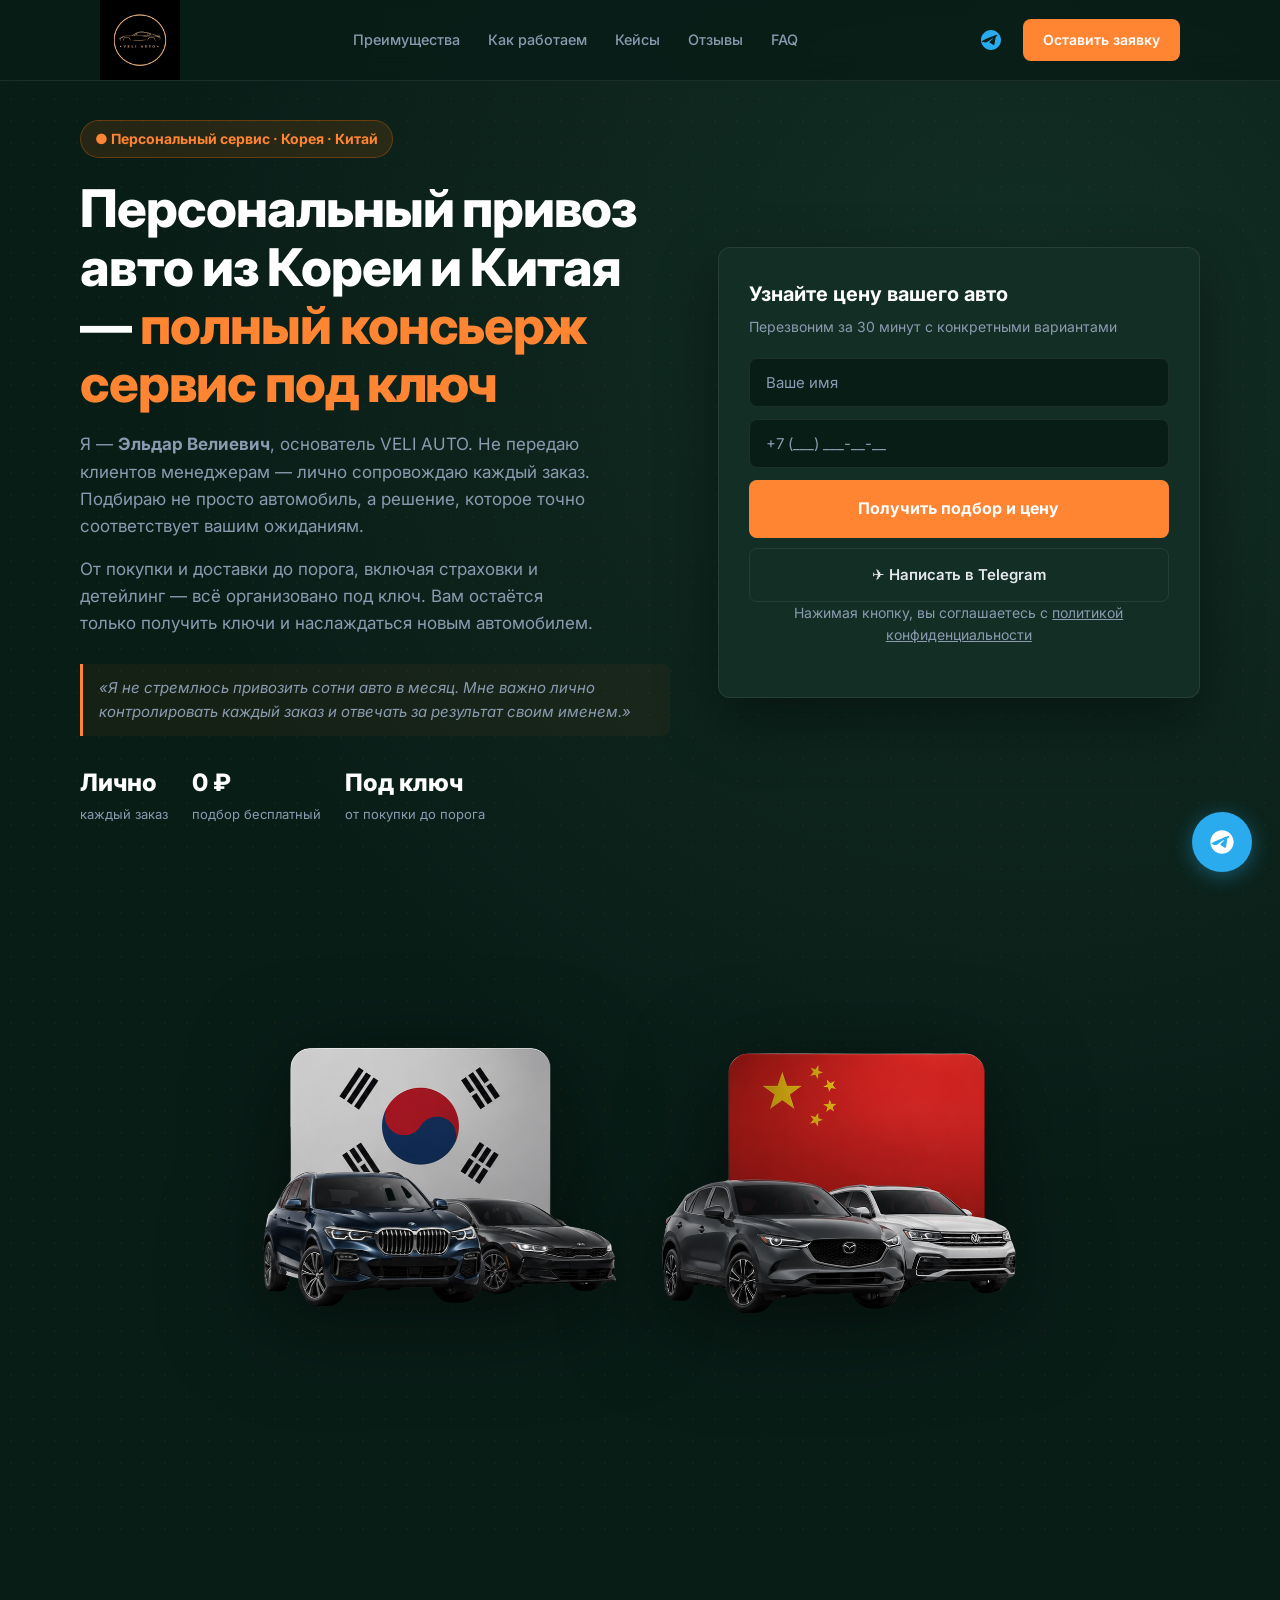
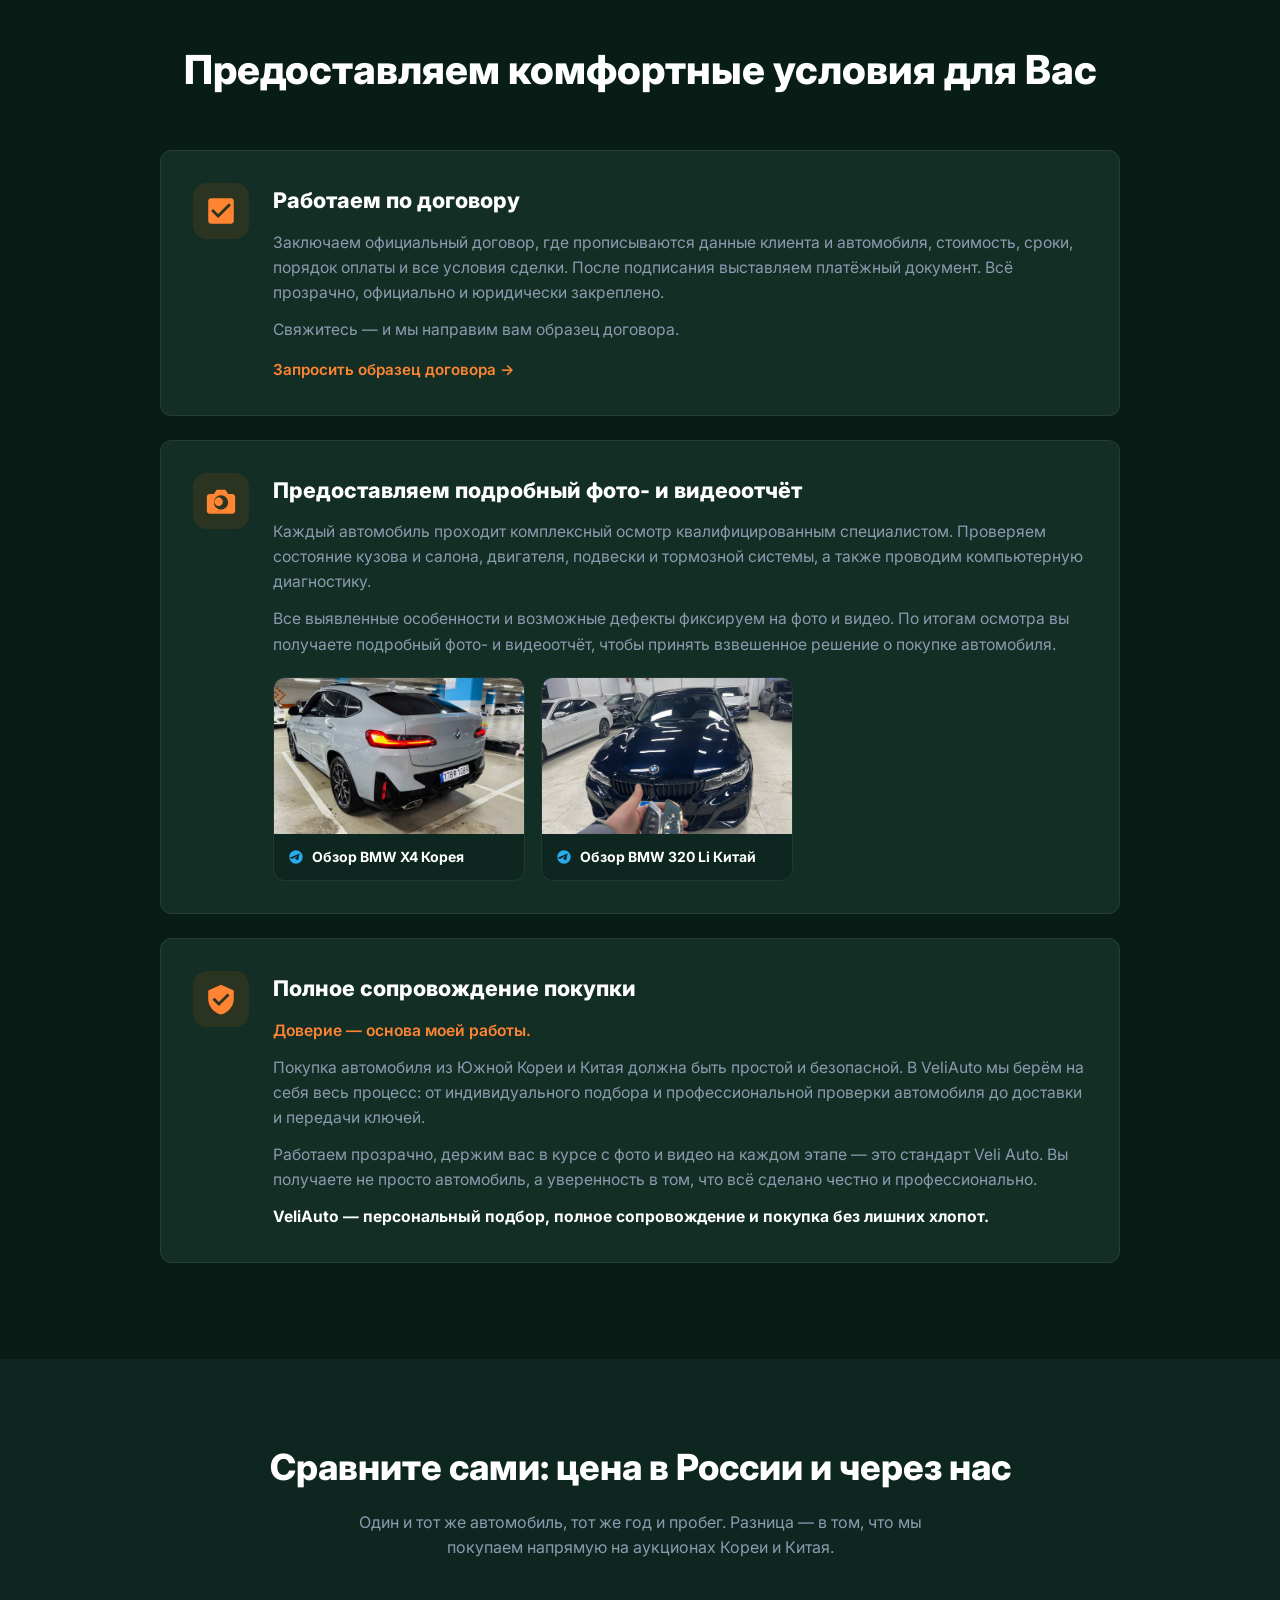
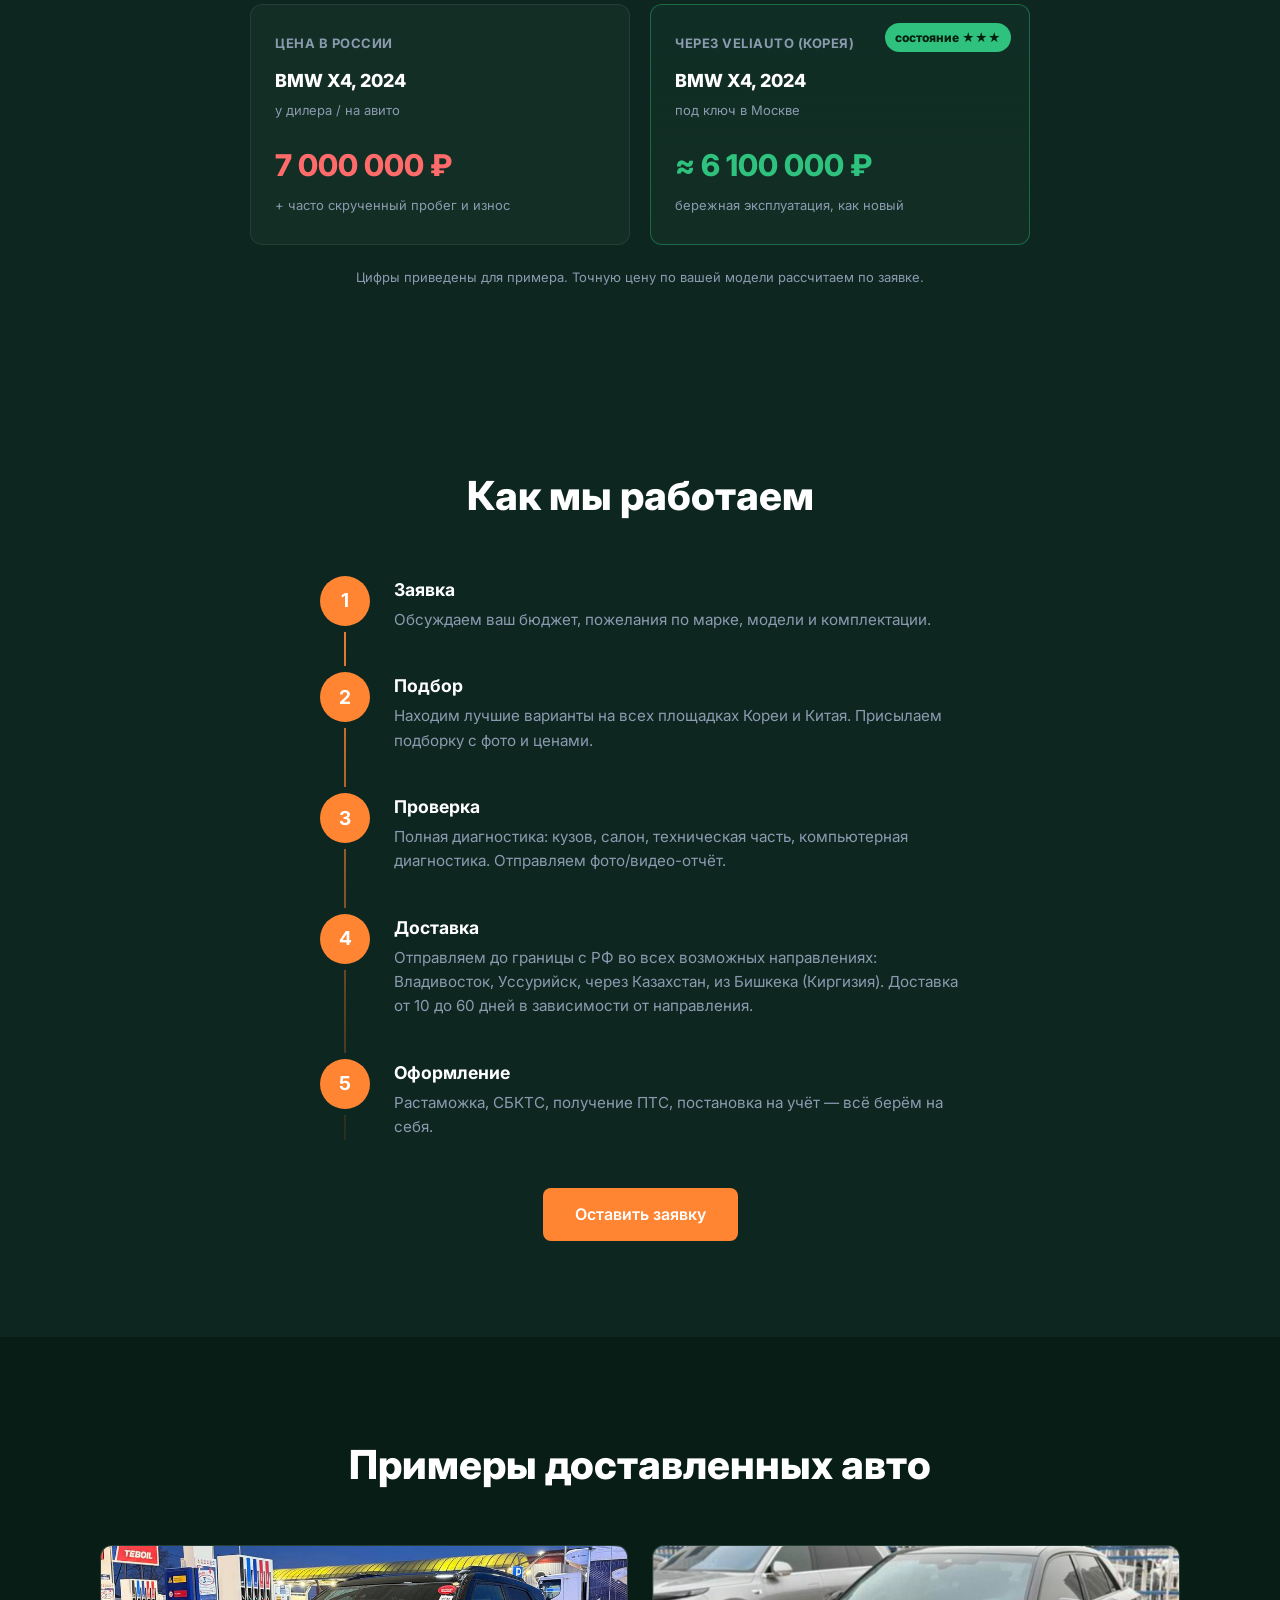
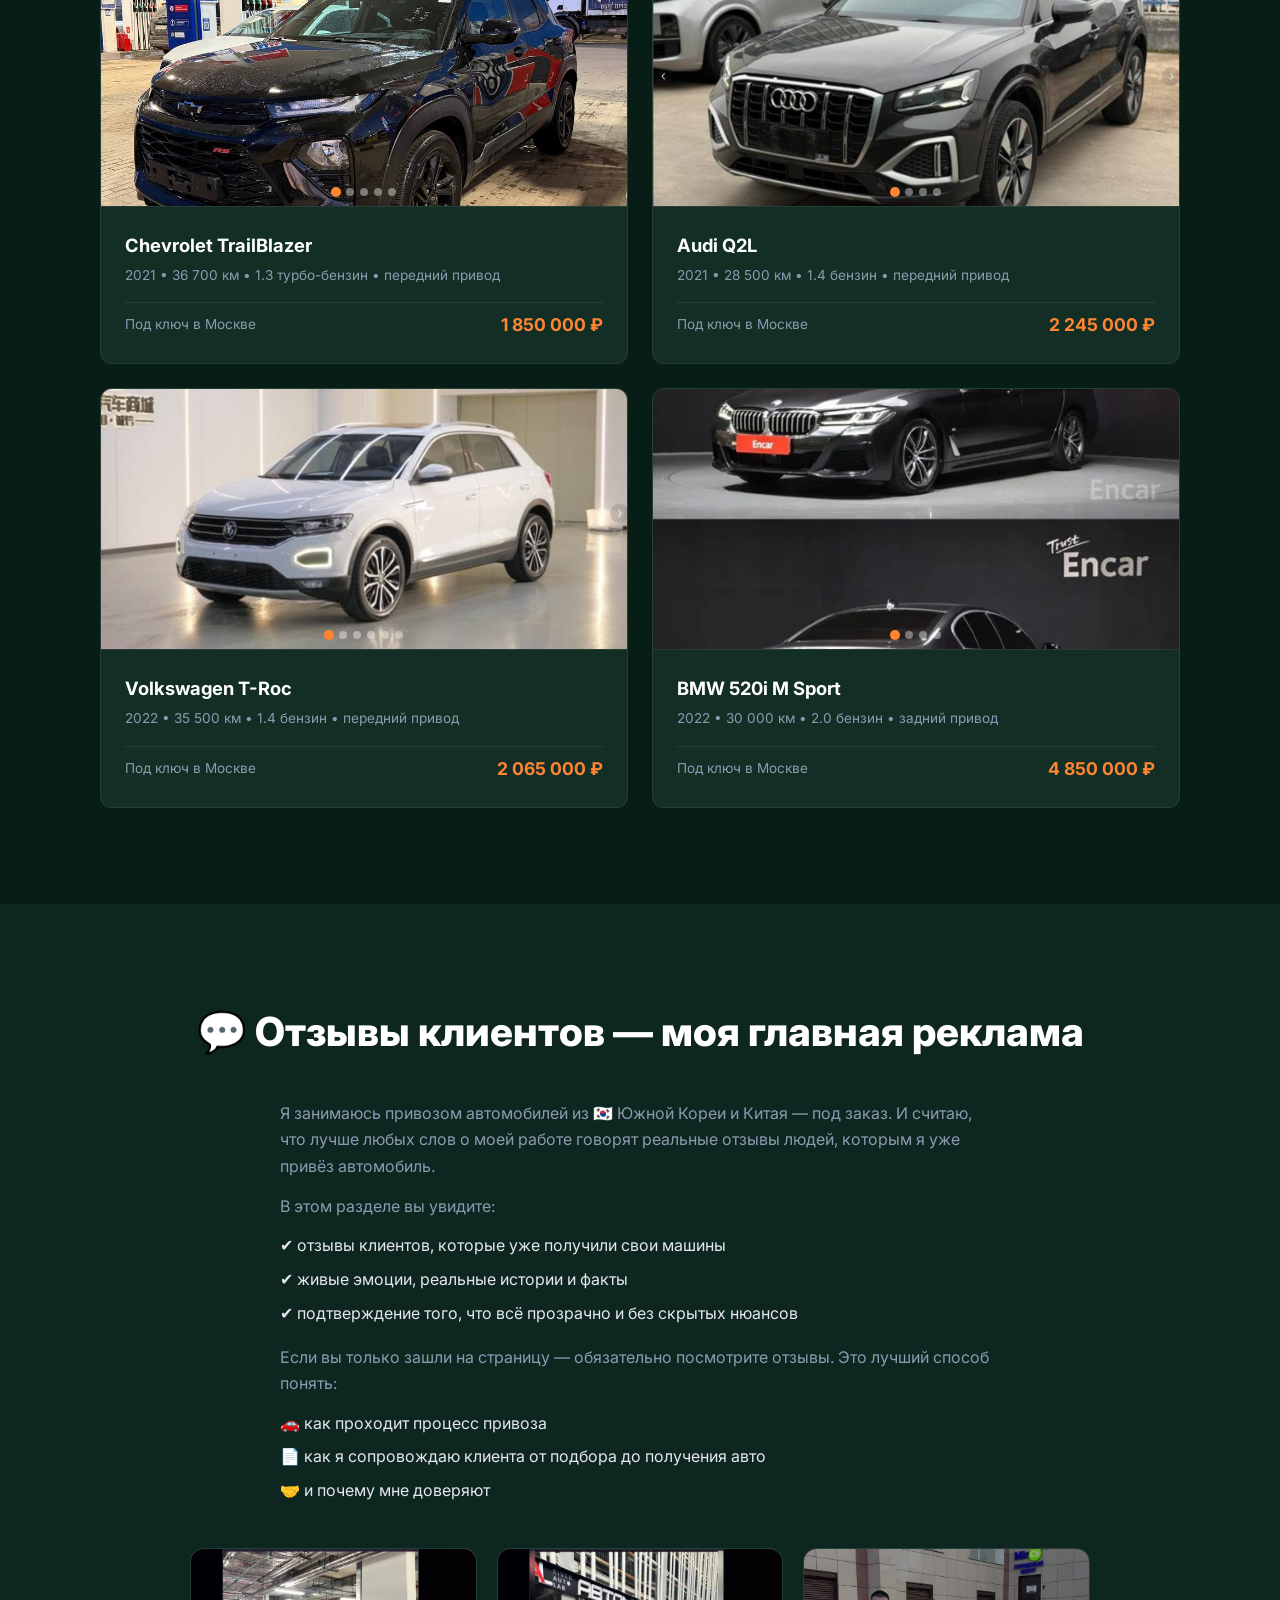
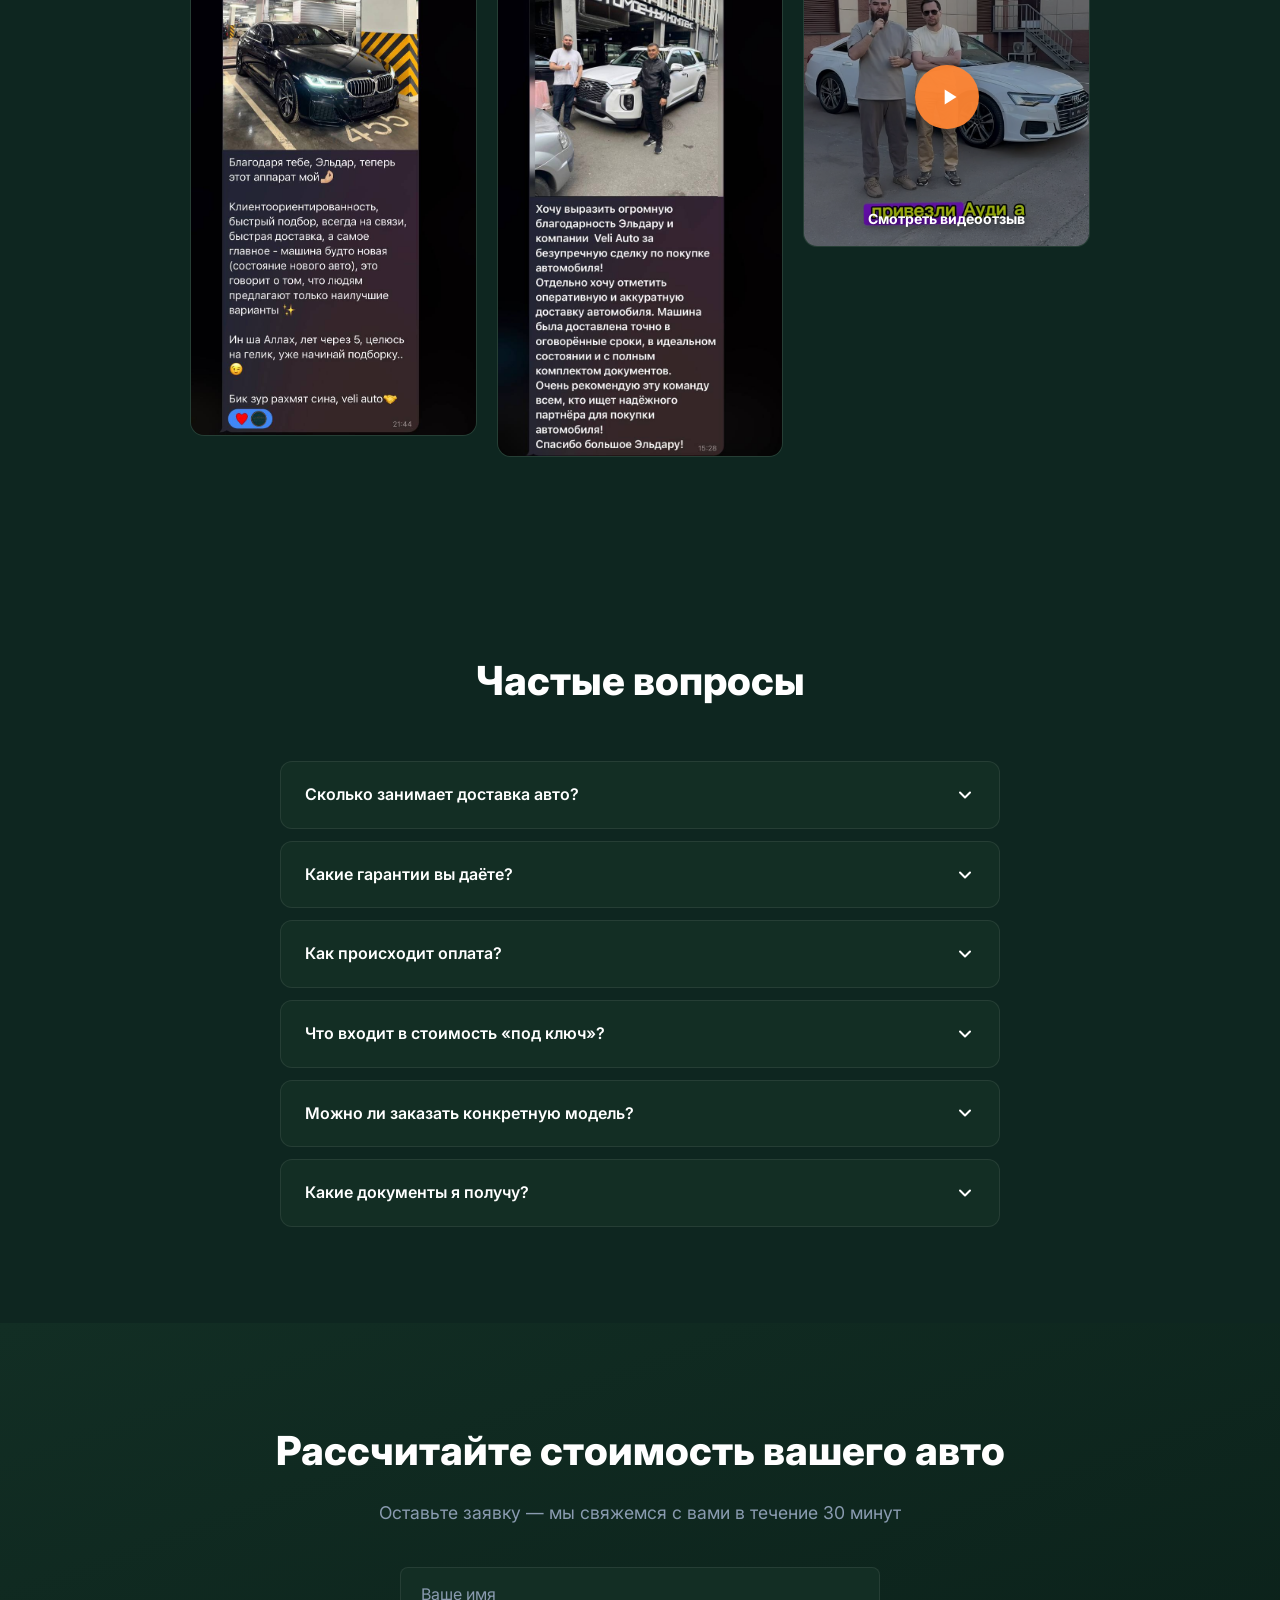
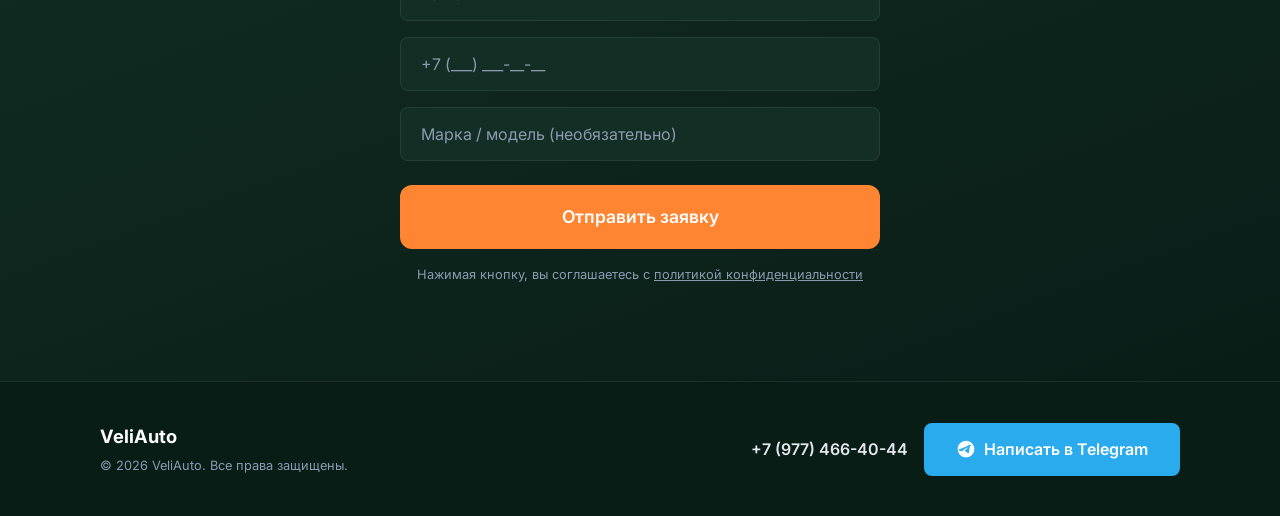
==== commit df5d9691: "Правки блока 'Как работаем': площадки, состав диагностики, направления доставки" ====
--- a/index.html
+++ b/index.html
@@ -199,21 +199,21 @@
           <div class="step__number">2</div>
           <div class="step__content">
             <h3 class="step__title">Подбор</h3>
-            <p class="step__text">Находим лучшие варианты на аукционах Кореи и Китая. Присылаем подборку с фото и ценами.</p>
+            <p class="step__text">Находим лучшие варианты на всех площадках Кореи и Китая. Присылаем подборку с фото и ценами.</p>
           </div>
         </div>
         <div class="step reveal">
           <div class="step__number">3</div>
           <div class="step__content">
             <h3 class="step__title">Проверка</h3>
-            <p class="step__text">Полная диагностика: кузов, ходовая, электрика. Отправляем фото/видео-отчёт.</p>
+            <p class="step__text">Полная диагностика: кузов, салон, техническая часть, компьютерная диагностика. Отправляем фото/видео-отчёт.</p>
           </div>
         </div>
         <div class="step reveal">
           <div class="step__number">4</div>
           <div class="step__content">
             <h3 class="step__title">Доставка</h3>
-            <p class="step__text">Отправляем авто морем до порта Владивосток. Срок — от 2 до 3 недель.</p>
+            <p class="step__text">Отправляем до границы с РФ во всех возможных направлениях: Владивосток, Уссурийск, через Казахстан, из Бишкека (Киргизия). Доставка от 10 до 60 дней в зависимости от направления.</p>
           </div>
         </div>
         <div class="step reveal">
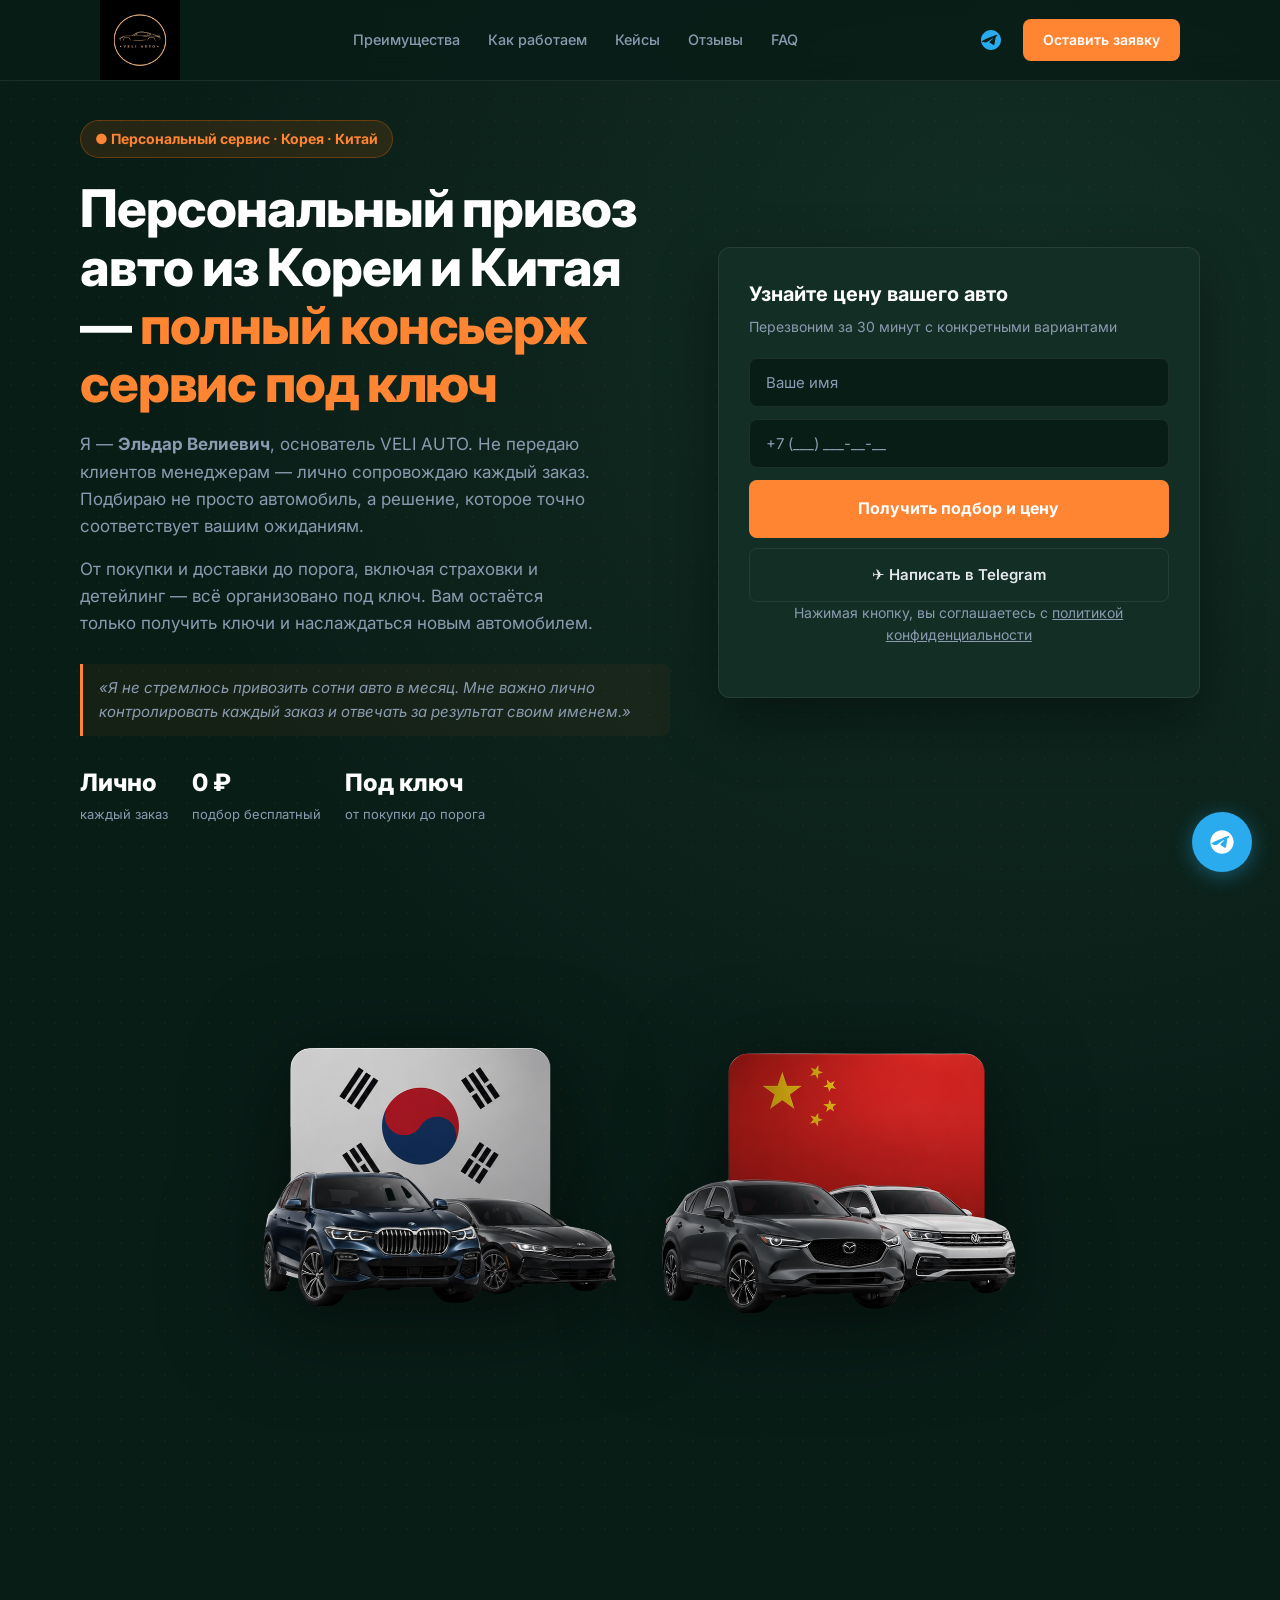
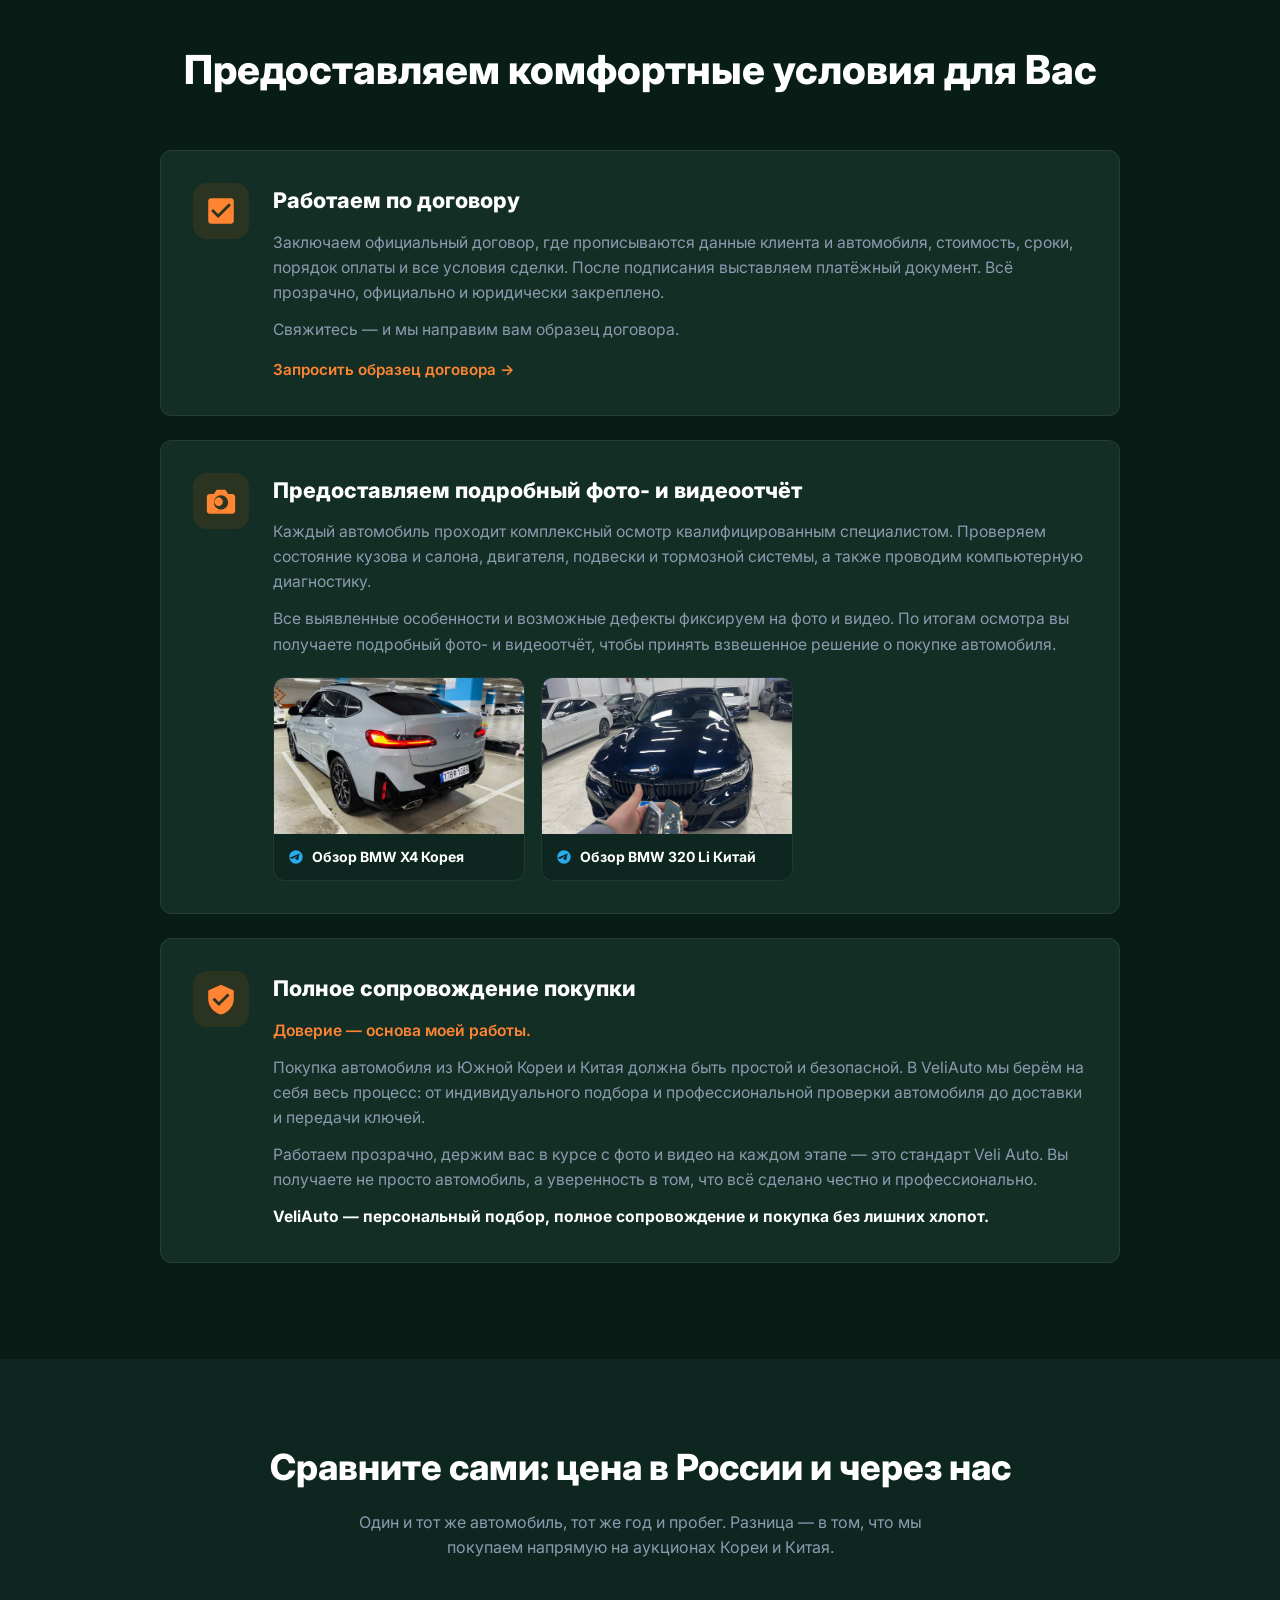
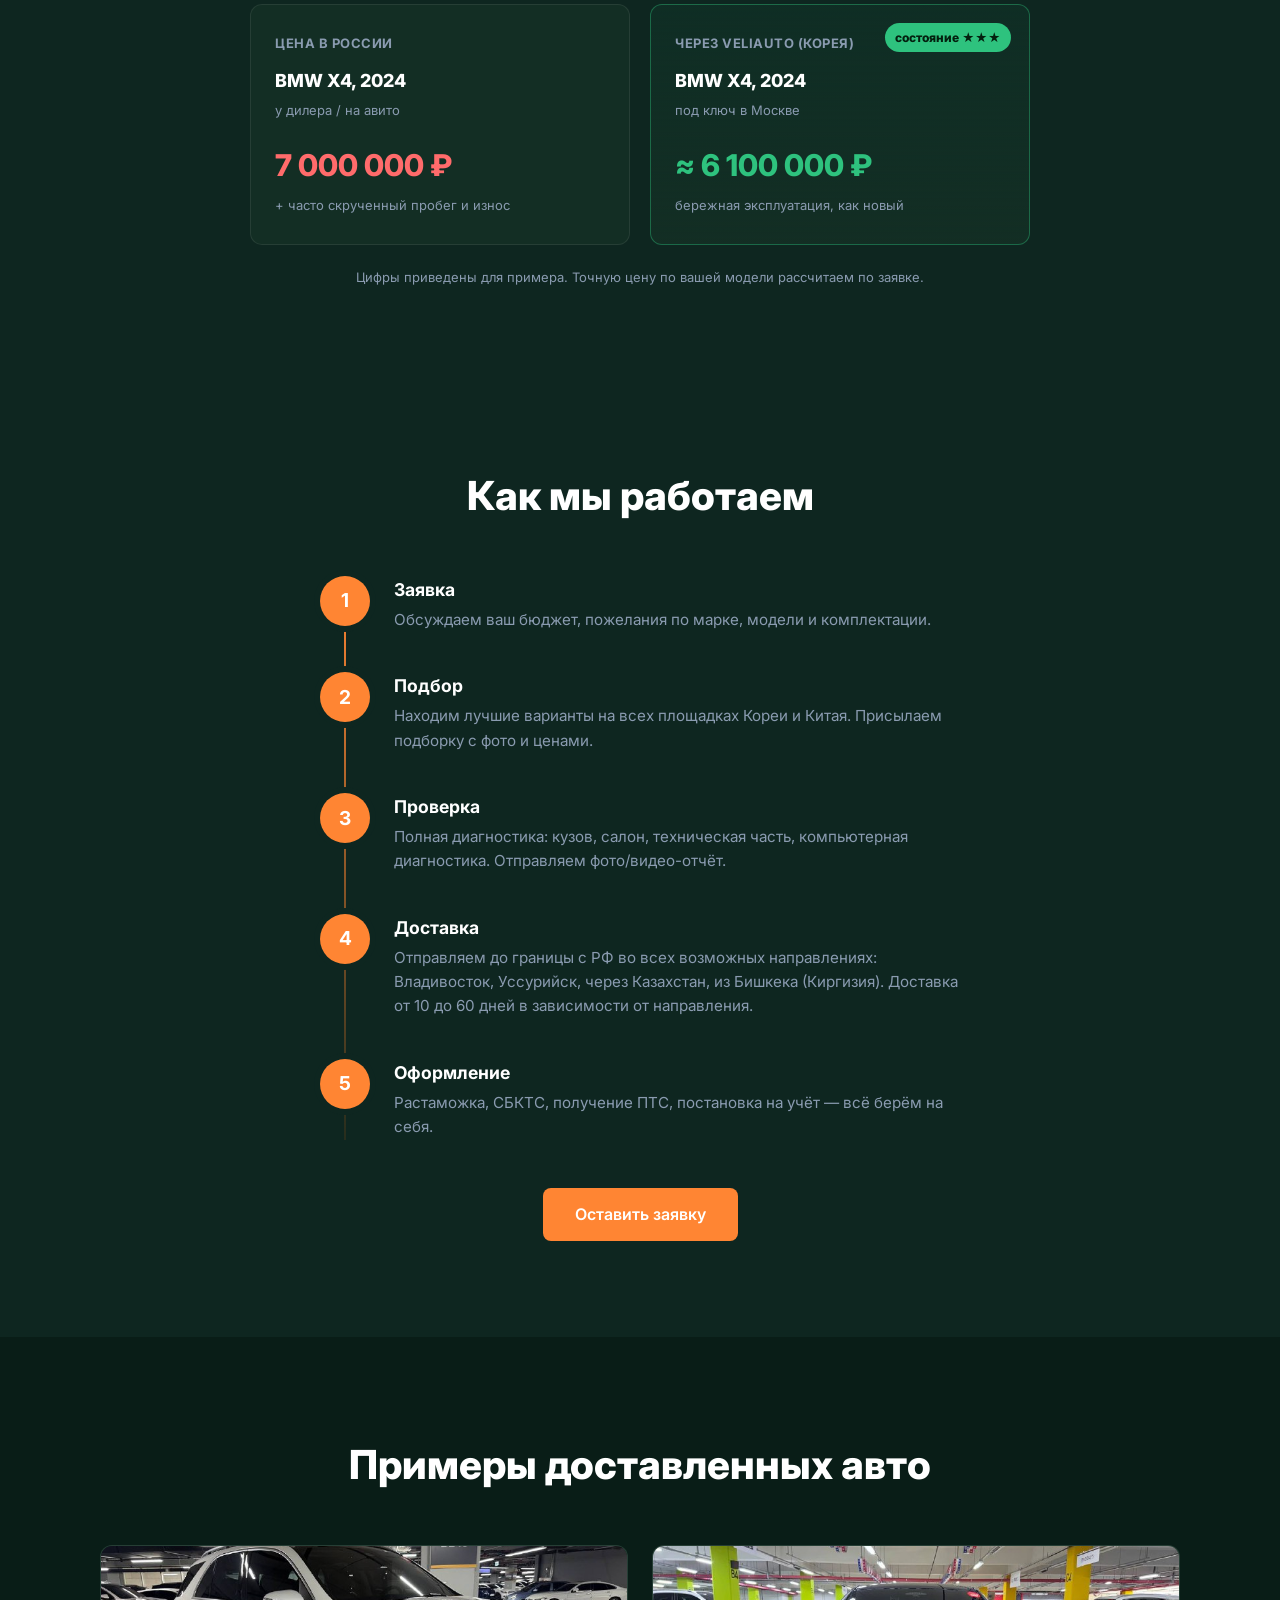
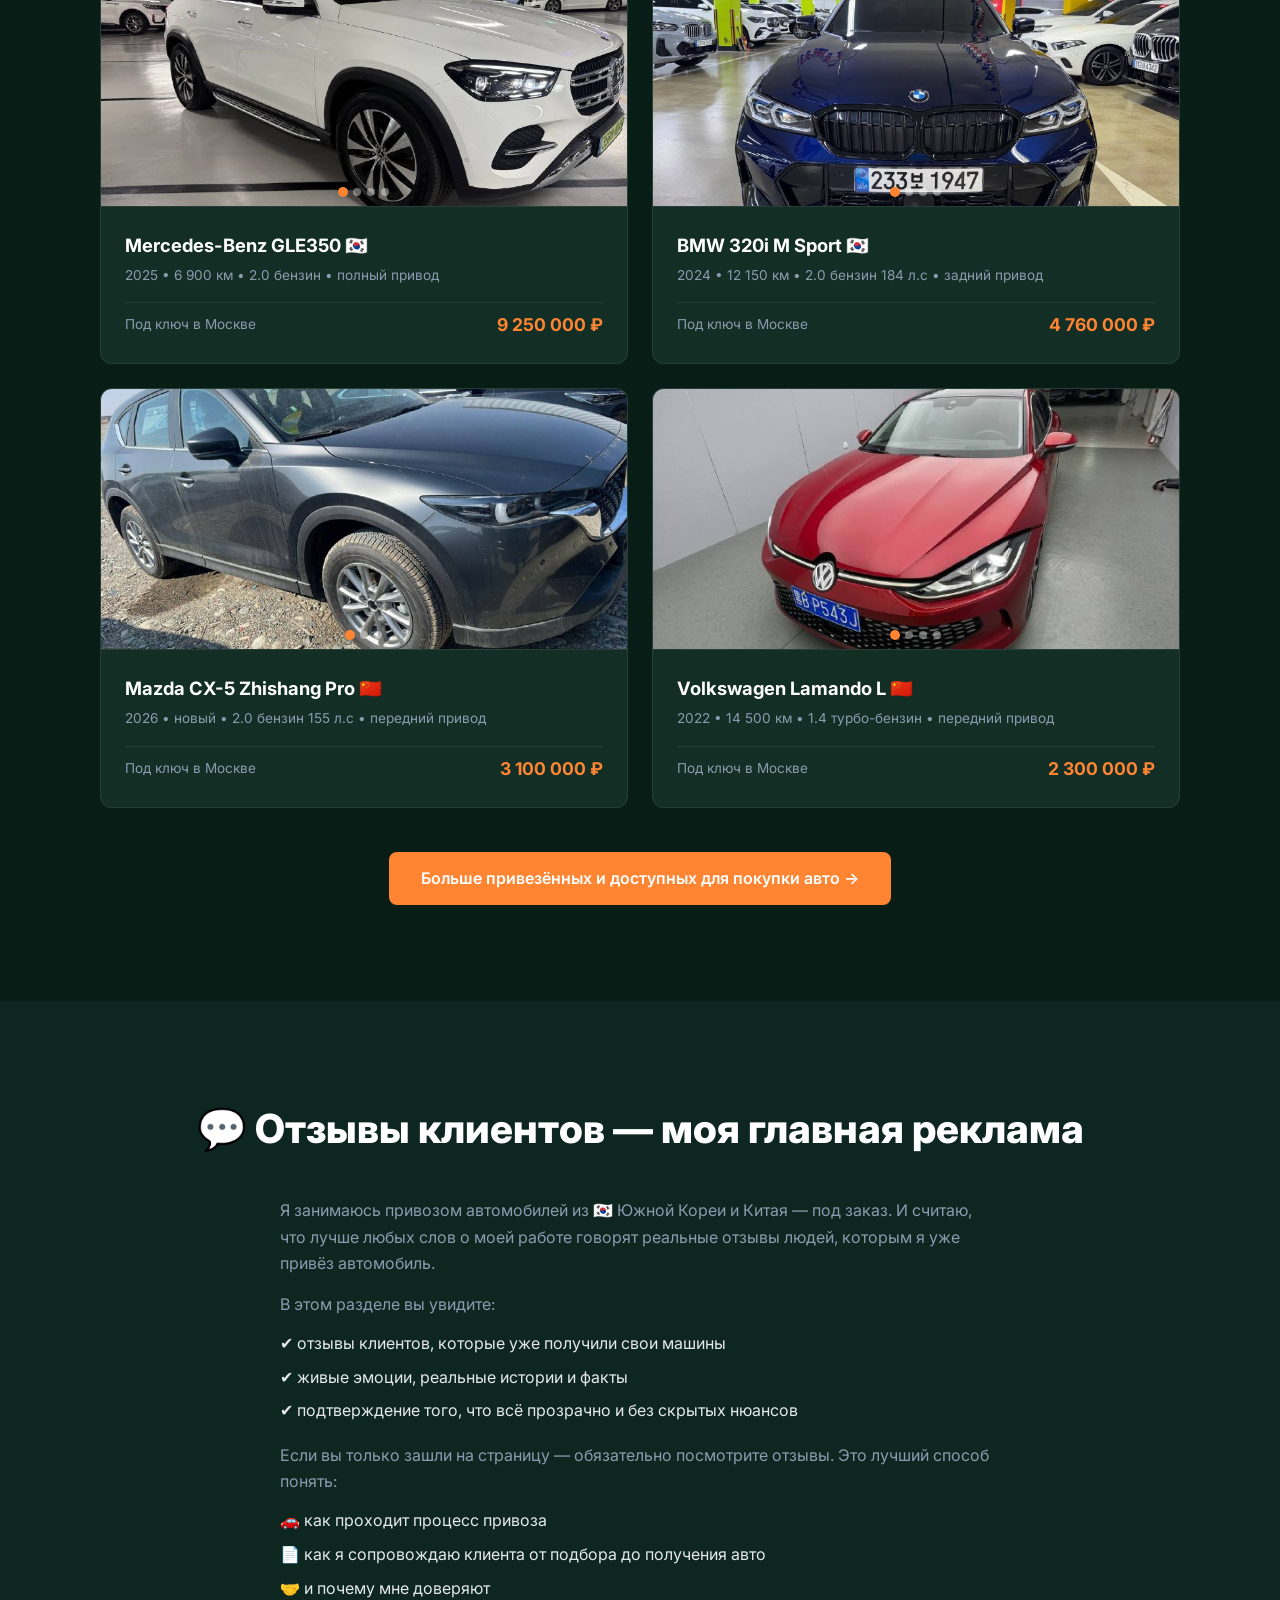
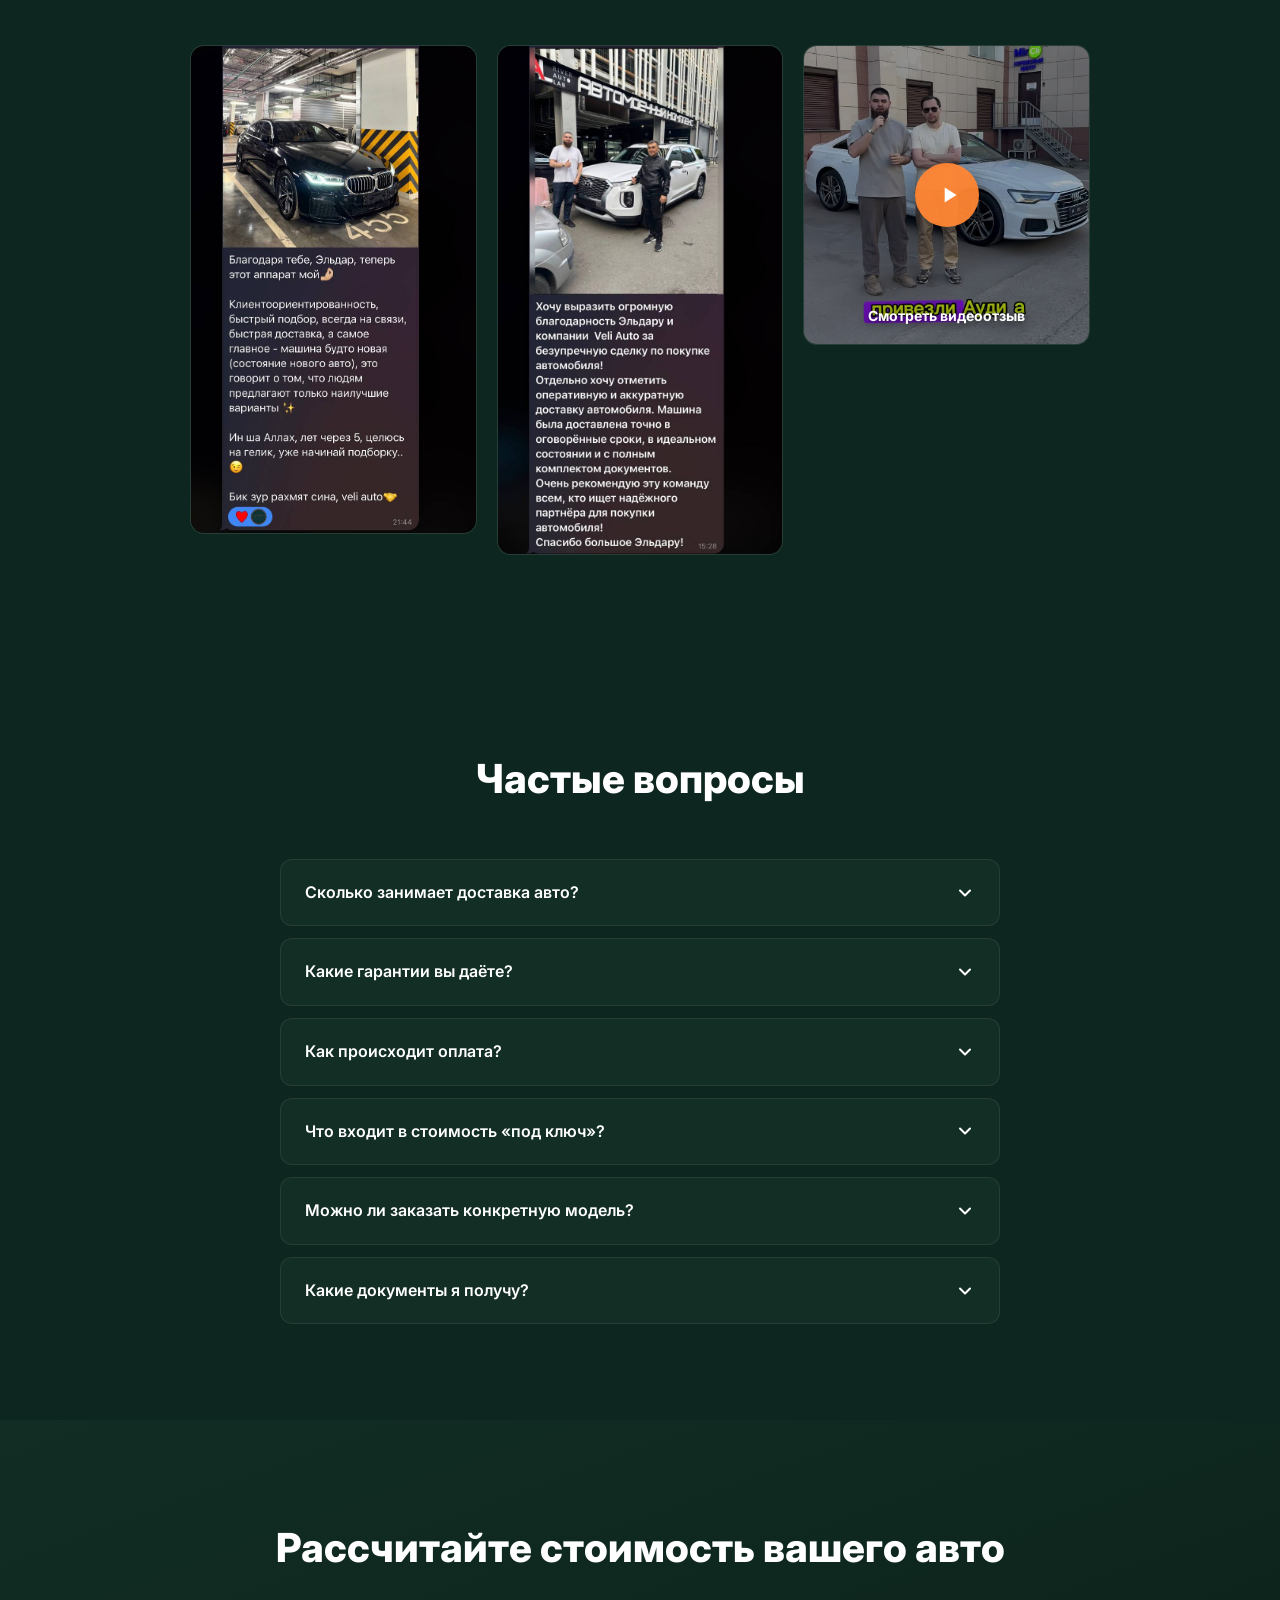
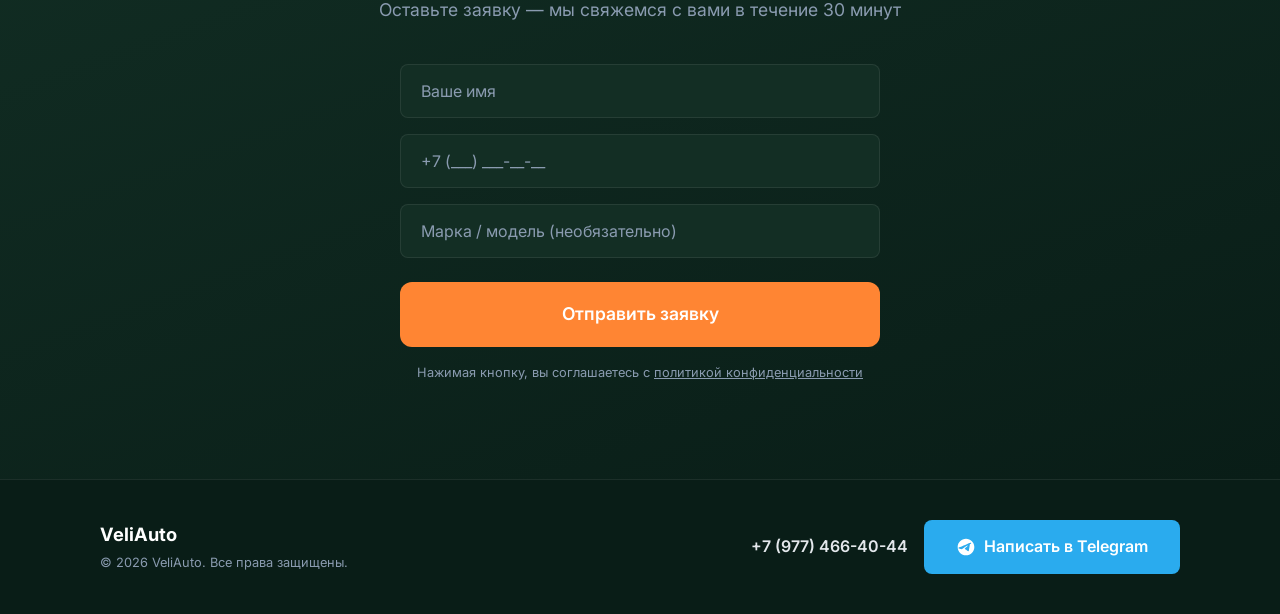
==== commit c28018a0: "Обновлены кейсы: Mercedes GLE350, BMW 320i, Mazda CX-5, VW Lamando + кнопка в TG-канал" ====
--- a/index.html
+++ b/index.html
@@ -239,23 +239,22 @@
         <div class="case-card reveal">
           <div class="case-card__gallery">
             <div class="gallery__track">
-              <img src="cars/Chevrolet TrailBlazer.jpg" alt="Chevrolet TrailBlazer" loading="lazy">
-              <img src="cars/Chevrolet TrailBlazer2.jpg" alt="Chevrolet TrailBlazer — вид 2" loading="lazy">
-              <img src="cars/Chevrolet TrailBlazer3.jpg" alt="Chevrolet TrailBlazer — вид 3" loading="lazy">
-              <img src="cars/Chevrolet TrailBlazer4.jpg" alt="Chevrolet TrailBlazer — вид 4" loading="lazy">
-              <img src="cars/Chevrolet TrailBlazer5.jpg" alt="Chevrolet TrailBlazer — вид 5" loading="lazy">
+              <img src="cars/gle1.jpg" alt="Mercedes-Benz GLE350" loading="lazy">
+              <img src="cars/gle2.jpg" alt="Mercedes-Benz GLE350 — вид 2" loading="lazy">
+              <img src="cars/gle3.jpg" alt="Mercedes-Benz GLE350 — вид 3" loading="lazy">
+              <img src="cars/gle4.jpg" alt="Mercedes-Benz GLE350 — вид 4" loading="lazy">
             </div>
             <button class="gallery__btn gallery__btn--prev" aria-label="Назад">&#10094;</button>
             <button class="gallery__btn gallery__btn--next" aria-label="Вперёд">&#10095;</button>
             <div class="gallery__dots"></div>
           </div>
           <div class="case-card__body">
-            <h3 class="case-card__name">Chevrolet TrailBlazer</h3>
-            <div class="case-card__specs">2021 &bull; 36 700 км &bull; 1.3 турбо-бензин &bull; передний привод</div>
+            <h3 class="case-card__name">Mercedes-Benz GLE350 🇰🇷</h3>
+            <div class="case-card__specs">2025 &bull; 6 900 км &bull; 2.0 бензин &bull; полный привод</div>
             <div class="case-card__prices">
               <div class="case-card__price-row case-card__price-row--total">
                 <span class="case-card__label">Под ключ в Москве</span>
-                <span class="case-card__value">1 850 000 ₽</span>
+                <span class="case-card__value">9 250 000 ₽</span>
               </div>
             </div>
           </div>
@@ -264,22 +263,22 @@
         <div class="case-card reveal">
           <div class="case-card__gallery">
             <div class="gallery__track">
-              <img src="cars/Audi Q2L.jpg" alt="Audi Q2L" loading="lazy">
-              <img src="cars/Audi Q2L2.jpg" alt="Audi Q2L — вид 2" loading="lazy">
-              <img src="cars/Audi Q2L3.jpg" alt="Audi Q2L — вид 3" loading="lazy">
-              <img src="cars/Audi Q2L4.jpg" alt="Audi Q2L — вид 4" loading="lazy">
+              <img src="cars/bmw320_1.jpg" alt="BMW 320i M Sport" loading="lazy">
+              <img src="cars/bmw320_2.jpg" alt="BMW 320i M Sport — вид 2" loading="lazy">
+              <img src="cars/bmw320_3.jpg" alt="BMW 320i M Sport — вид 3" loading="lazy">
+              <img src="cars/bmw320_4.jpg" alt="BMW 320i M Sport — салон" loading="lazy">
             </div>
             <button class="gallery__btn gallery__btn--prev" aria-label="Назад">&#10094;</button>
             <button class="gallery__btn gallery__btn--next" aria-label="Вперёд">&#10095;</button>
             <div class="gallery__dots"></div>
           </div>
           <div class="case-card__body">
-            <h3 class="case-card__name">Audi Q2L</h3>
-            <div class="case-card__specs">2021 &bull; 28 500 км &bull; 1.4 бензин &bull; передний привод</div>
+            <h3 class="case-card__name">BMW 320i M Sport 🇰🇷</h3>
+            <div class="case-card__specs">2024 &bull; 12 150 км &bull; 2.0 бензин 184 л.с &bull; задний привод</div>
             <div class="case-card__prices">
               <div class="case-card__price-row case-card__price-row--total">
                 <span class="case-card__label">Под ключ в Москве</span>
-                <span class="case-card__value">2 245 000 ₽</span>
+                <span class="case-card__value">4 760 000 ₽</span>
               </div>
             </div>
           </div>
@@ -288,24 +287,21 @@
         <div class="case-card reveal">
           <div class="case-card__gallery">
             <div class="gallery__track">
-              <img src="cars/Volkswagen T-Rock.jpg" alt="Volkswagen T-Roc" loading="lazy">
-              <img src="cars/Volkswagen T-Rock2.jpg" alt="Volkswagen T-Roc — вид 2" loading="lazy">
-              <img src="cars/Volkswagen T-Rock3.jpg" alt="Volkswagen T-Roc — вид 3" loading="lazy">
-              <img src="cars/Volkswagen T-Rock4.jpg" alt="Volkswagen T-Roc — вид 4" loading="lazy">
-              <img src="cars/Volkswagen T-Rock5.jpg" alt="Volkswagen T-Roc — вид 5" loading="lazy">
-              <img src="cars/Volkswagen T-Rock6.jpg" alt="Volkswagen T-Roc — вид 6" loading="lazy">
+              <img src="cars/mazda1.jpg" alt="Mazda CX-5 Zhishang Pro" loading="lazy">
+              <img src="cars/mazda2.jpg" alt="Mazda CX-5 Zhishang Pro — вид 2" loading="lazy">
+              <img src="cars/mazda3.jpg" alt="Mazda CX-5 Zhishang Pro — вид 3" loading="lazy">
             </div>
             <button class="gallery__btn gallery__btn--prev" aria-label="Назад">&#10094;</button>
             <button class="gallery__btn gallery__btn--next" aria-label="Вперёд">&#10095;</button>
             <div class="gallery__dots"></div>
           </div>
           <div class="case-card__body">
-            <h3 class="case-card__name">Volkswagen T-Roc</h3>
-            <div class="case-card__specs">2022 &bull; 35 500 км &bull; 1.4 бензин &bull; передний привод</div>
+            <h3 class="case-card__name">Mazda CX-5 Zhishang Pro 🇨🇳</h3>
+            <div class="case-card__specs">2026 &bull; новый &bull; 2.0 бензин 155 л.с &bull; передний привод</div>
             <div class="case-card__prices">
               <div class="case-card__price-row case-card__price-row--total">
                 <span class="case-card__label">Под ключ в Москве</span>
-                <span class="case-card__value">2 065 000 ₽</span>
+                <span class="case-card__value">3 100 000 ₽</span>
               </div>
             </div>
           </div>
@@ -314,27 +310,30 @@
         <div class="case-card reveal">
           <div class="case-card__gallery">
             <div class="gallery__track">
-              <img src="cars/BMW 520i M Sport.jpg" alt="BMW 520i M Sport" loading="lazy">
-              <img src="cars/BMW 520i M Sport2.jpg" alt="BMW 520i M Sport — вид 2" loading="lazy">
-              <img src="cars/BMW 520i M Sport3.jpg" alt="BMW 520i M Sport — вид 3" loading="lazy">
-              <img src="cars/BMW 520i M Sport4.jpg" alt="BMW 520i M Sport — вид 4" loading="lazy">
+              <img src="cars/lamando1.jpg" alt="Volkswagen Lamando L" loading="lazy">
+              <img src="cars/lamando2.jpg" alt="Volkswagen Lamando L — вид 2" loading="lazy">
+              <img src="cars/lamando3.jpg" alt="Volkswagen Lamando L — вид 3" loading="lazy">
+              <img src="cars/lamando4.jpg" alt="Volkswagen Lamando L — вид 4" loading="lazy">
             </div>
             <button class="gallery__btn gallery__btn--prev" aria-label="Назад">&#10094;</button>
             <button class="gallery__btn gallery__btn--next" aria-label="Вперёд">&#10095;</button>
             <div class="gallery__dots"></div>
           </div>
           <div class="case-card__body">
-            <h3 class="case-card__name">BMW 520i M Sport</h3>
-            <div class="case-card__specs">2022 &bull; 30 000 км &bull; 2.0 бензин &bull; задний привод</div>
+            <h3 class="case-card__name">Volkswagen Lamando L 🇨🇳</h3>
+            <div class="case-card__specs">2022 &bull; 14 500 км &bull; 1.4 турбо-бензин &bull; передний привод</div>
             <div class="case-card__prices">
               <div class="case-card__price-row case-card__price-row--total">
                 <span class="case-card__label">Под ключ в Москве</span>
-                <span class="case-card__value">4 850 000 ₽</span>
+                <span class="case-card__value">2 300 000 ₽</span>
               </div>
             </div>
           </div>
         </div>
 
+      </div>
+      <div class="cases__cta reveal">
+        <a href="https://t.me/VeliAutoGroup" target="_blank" rel="noopener" class="btn">Больше привезённых и доступных для покупки авто &rarr;</a>
       </div>
     </div>
   </section>
--- a/style.css
+++ b/style.css
@@ -823,6 +823,11 @@
 .steps__cta {
   text-align: center;
   margin-top: 48px;
+}
+
+.cases__cta {
+  text-align: center;
+  margin-top: 44px;
 }
 
 /* ===== CASES ===== */
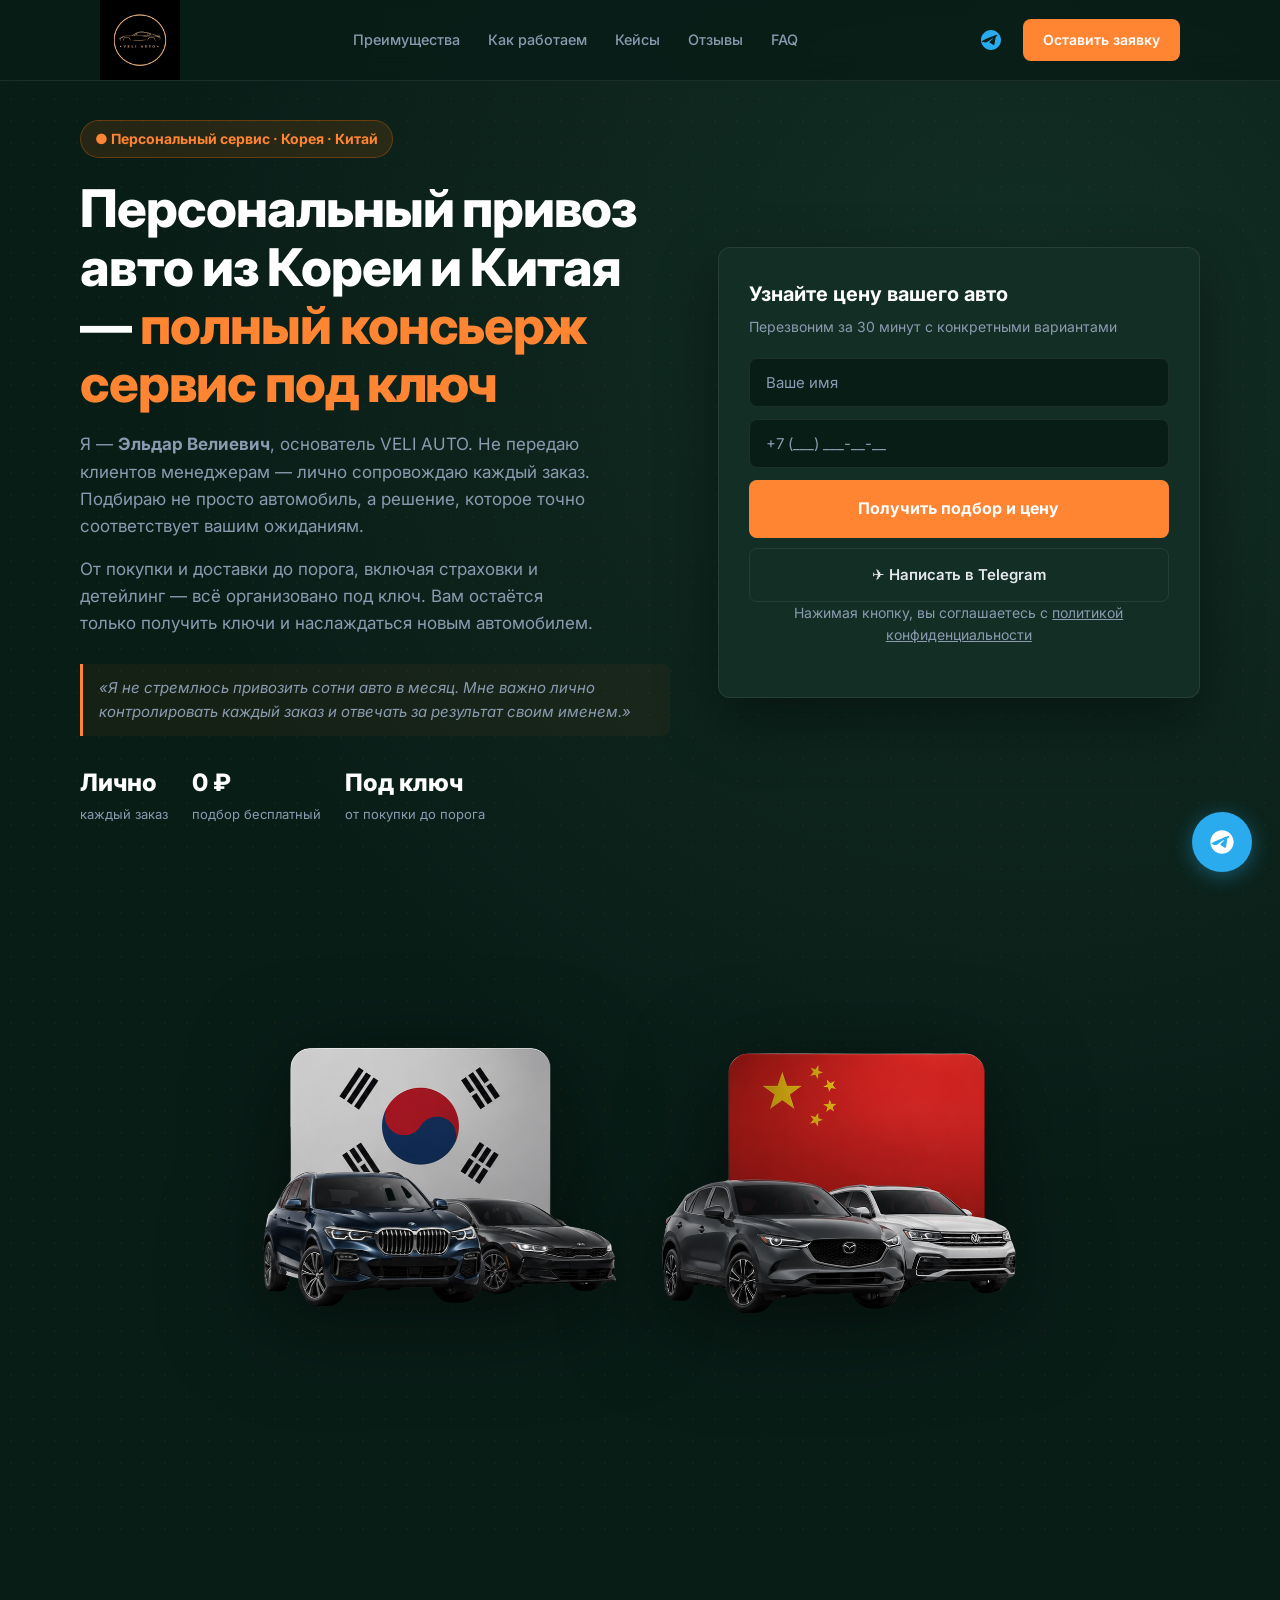
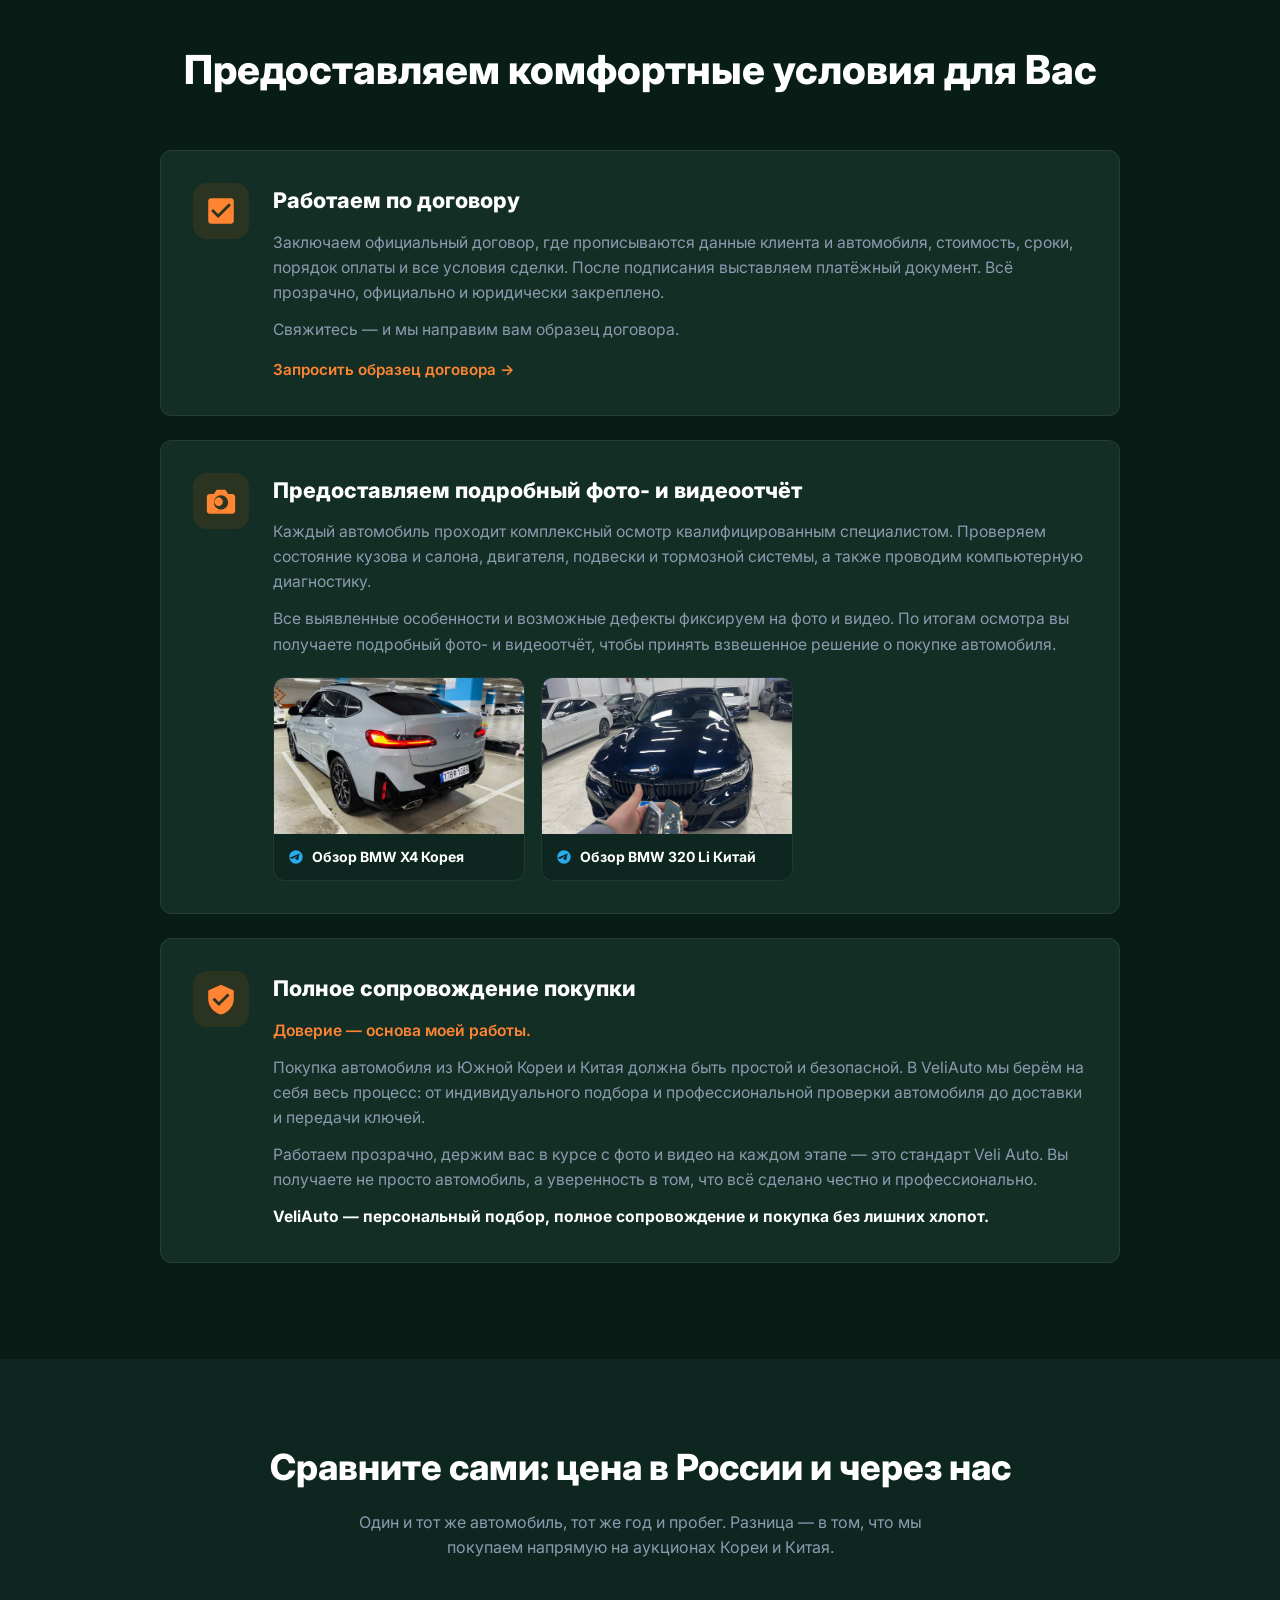
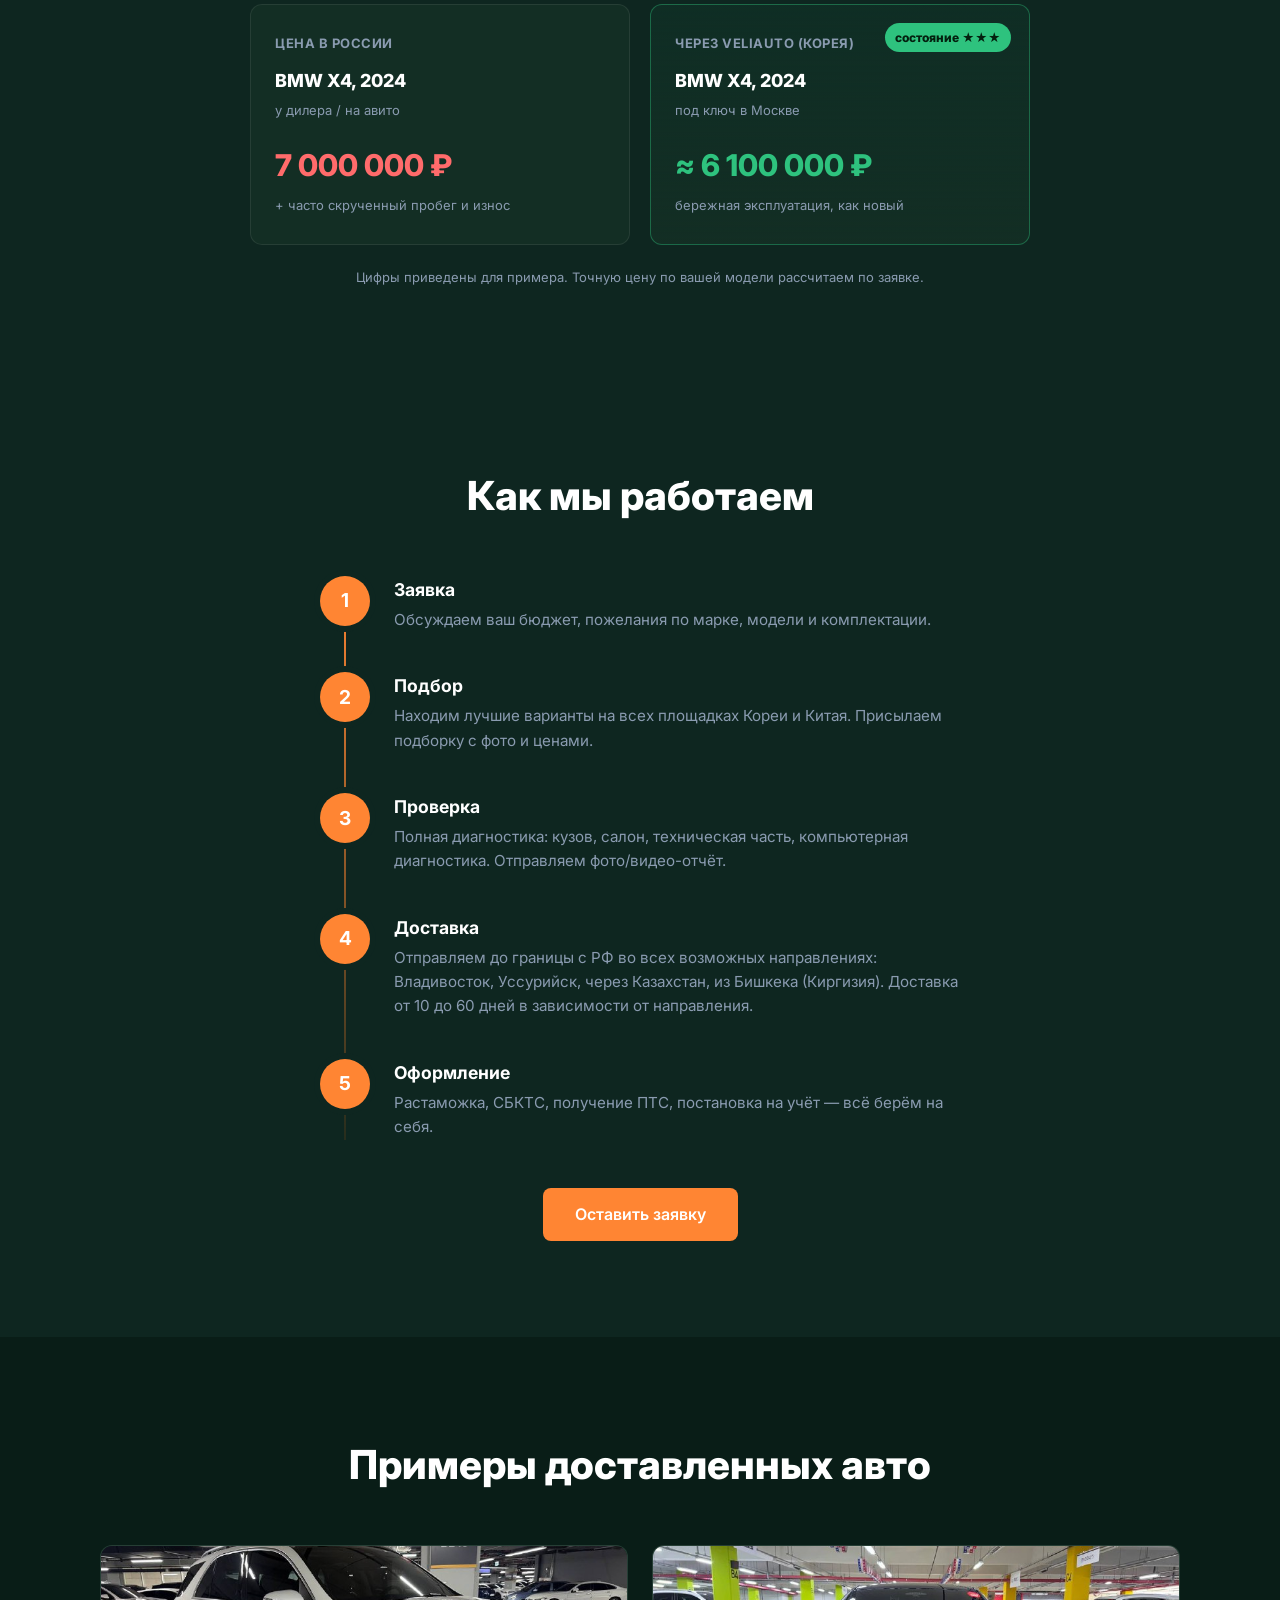
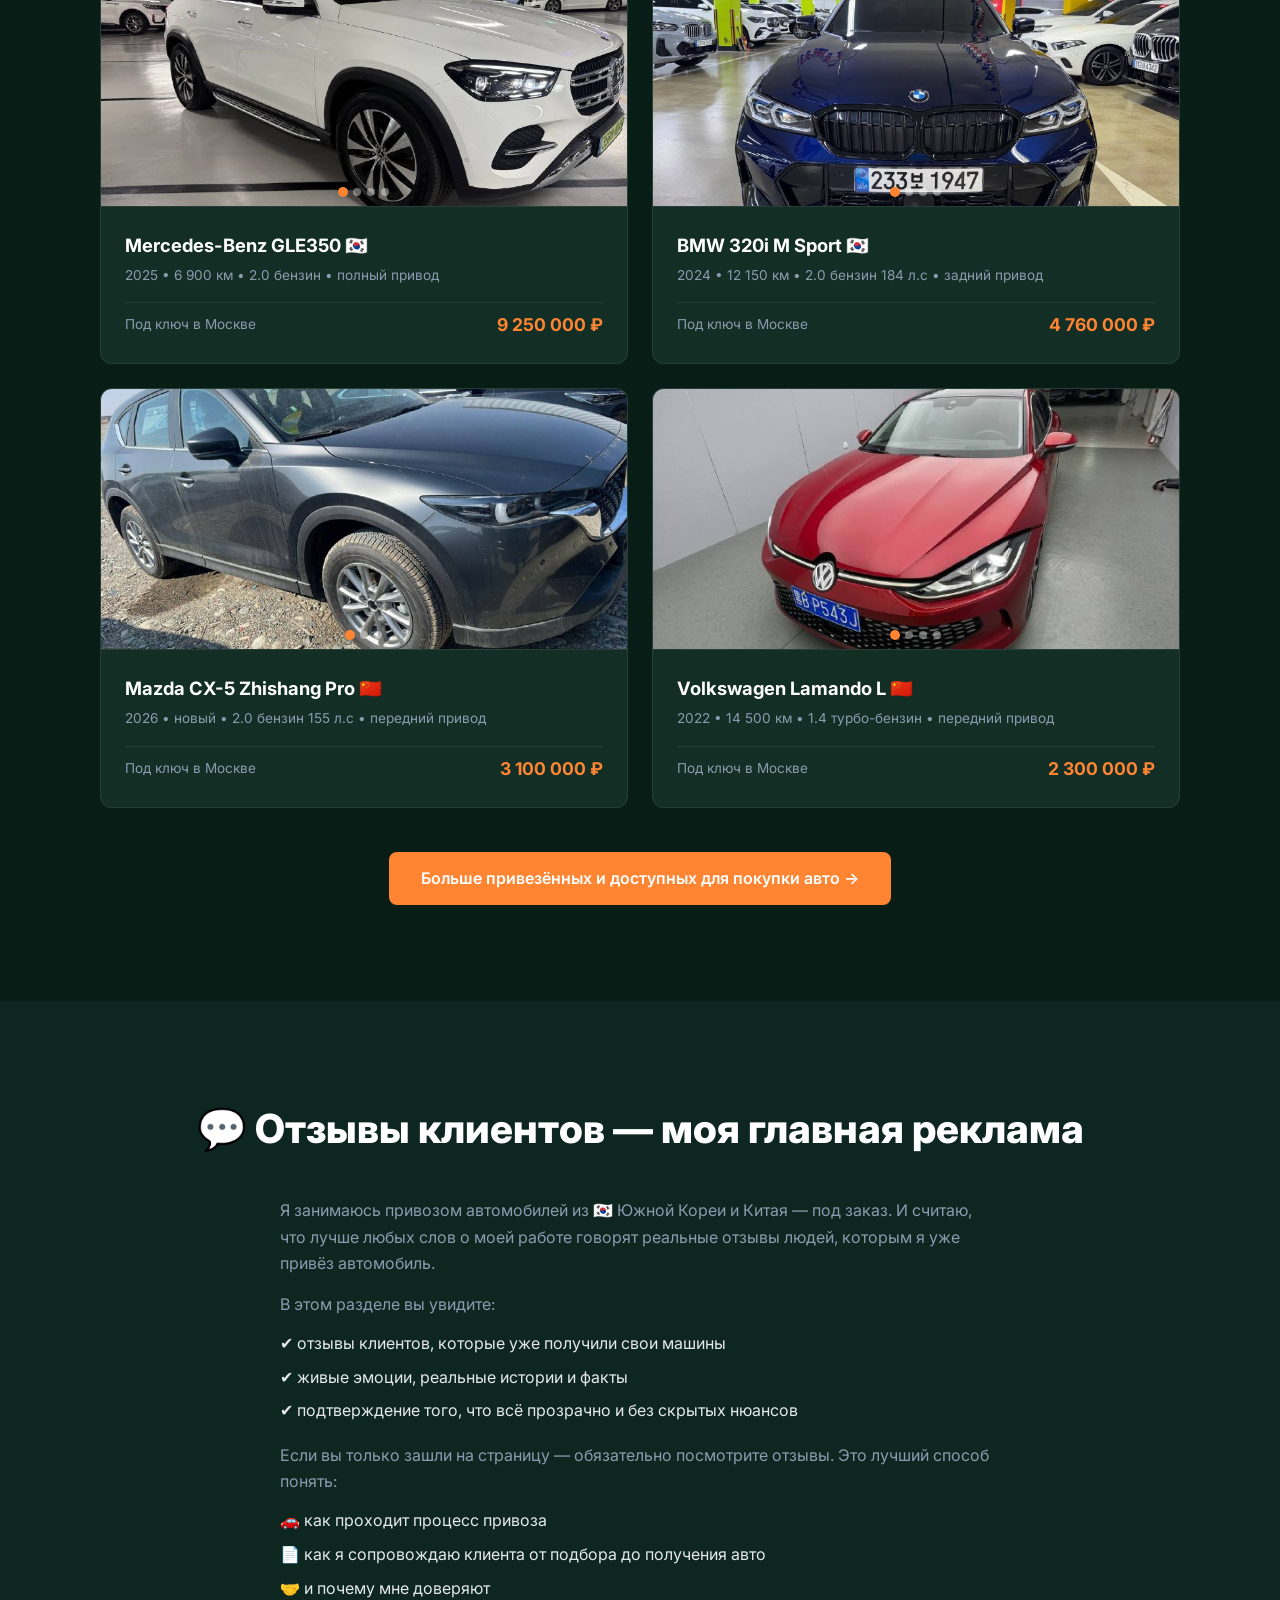
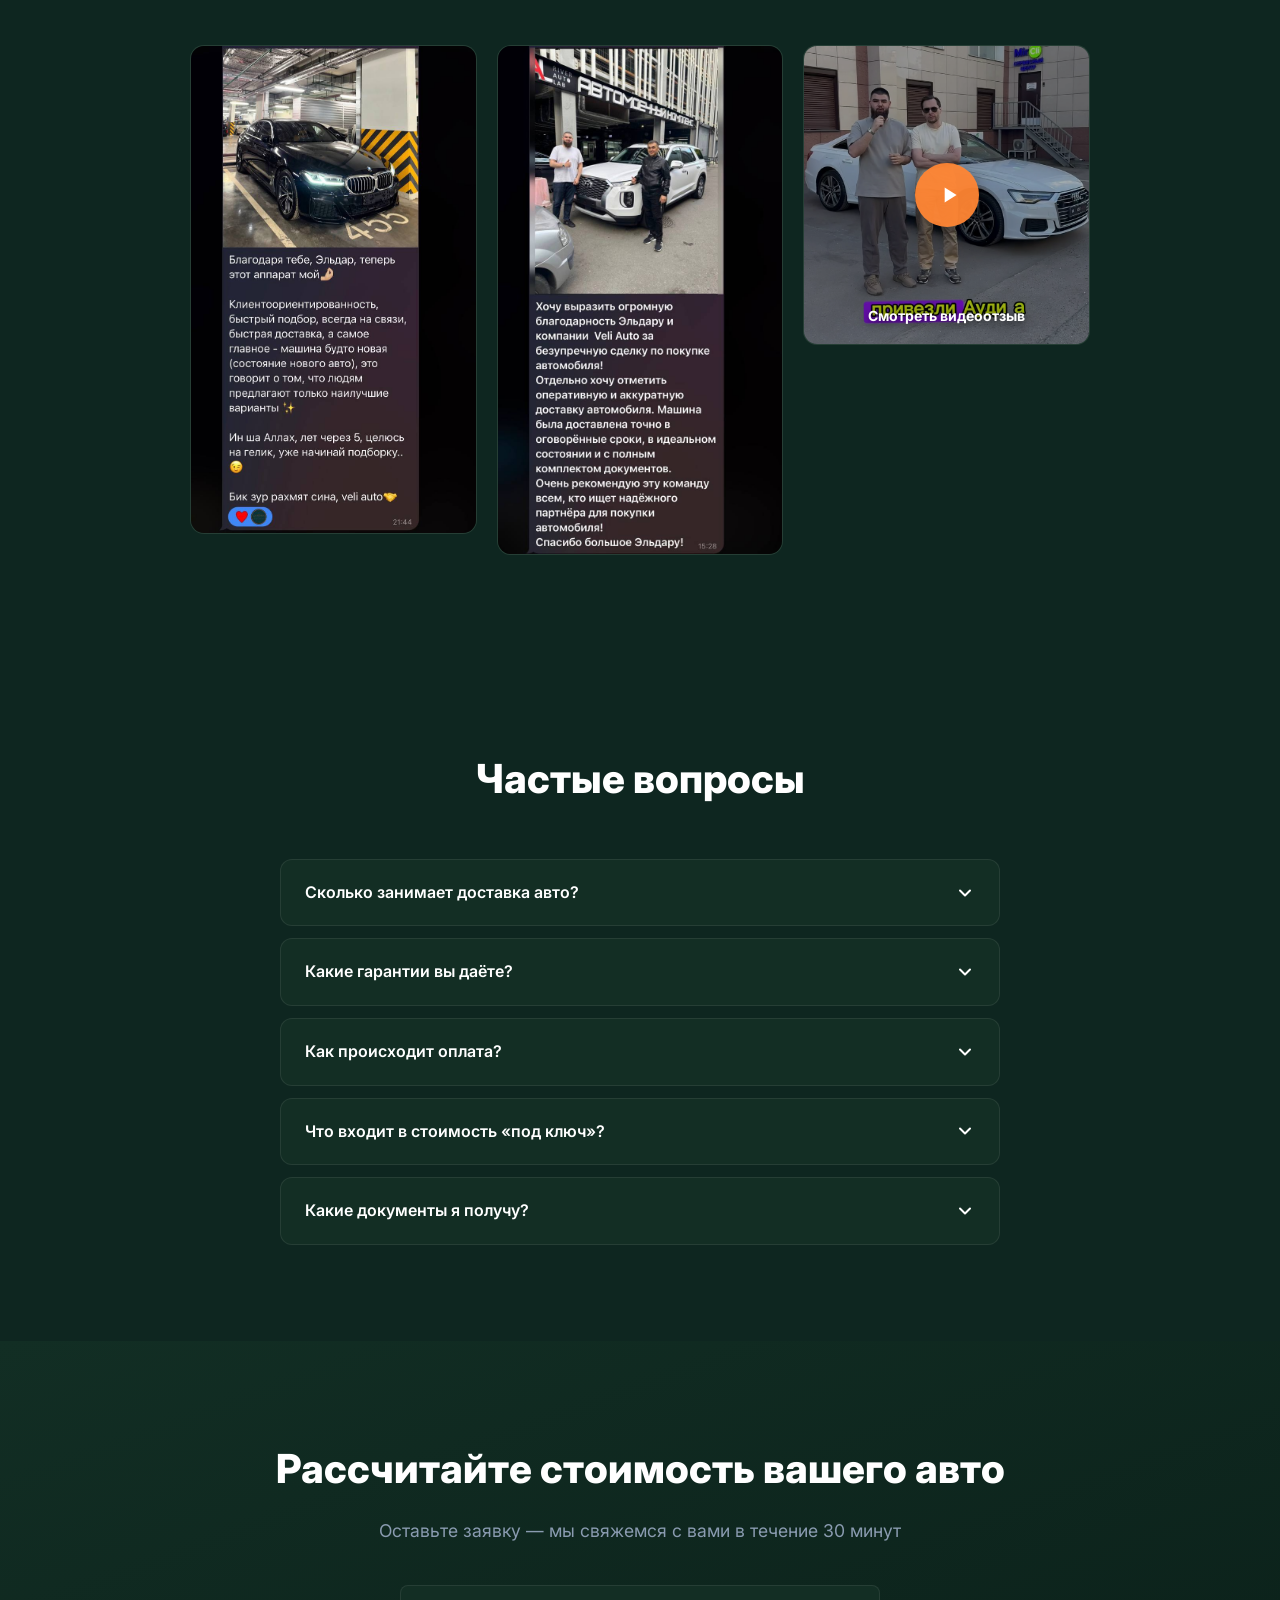
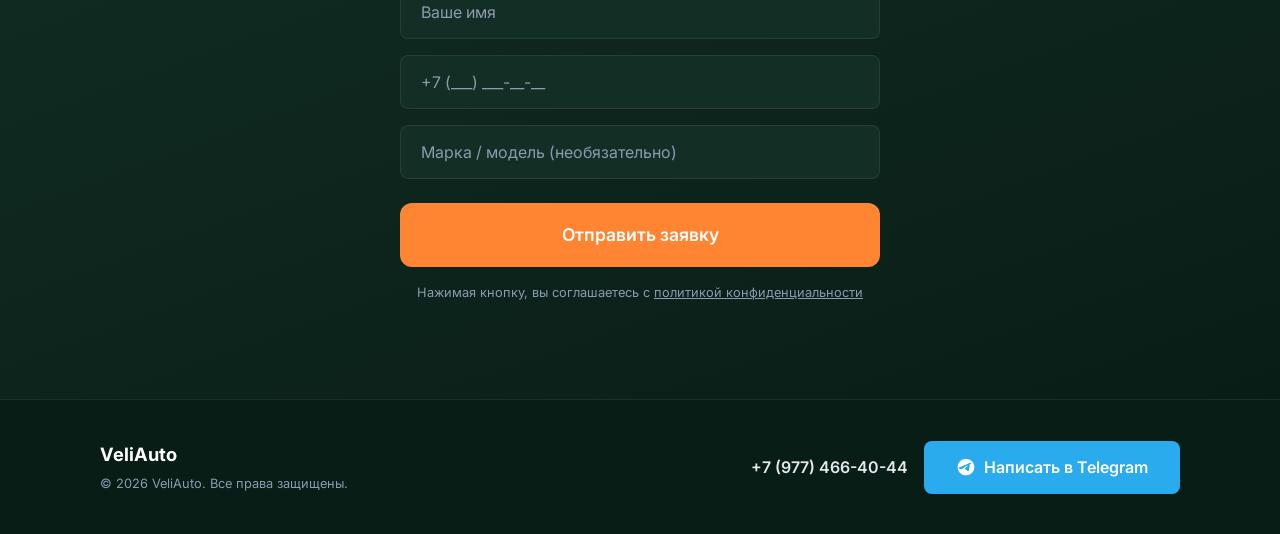
==== commit 396d5672: "Обновлён FAQ: сроки, этапы оплаты, 'под ключ', документы; удалён вопрос про модель" ====
--- a/index.html
+++ b/index.html
@@ -386,7 +386,7 @@
             <svg class="faq__arrow" width="20" height="20" viewBox="0 0 20 20" fill="none"><path d="M5 7.5l5 5 5-5" stroke="currentColor" stroke-width="2" stroke-linecap="round" stroke-linejoin="round"/></svg>
           </button>
           <div class="faq__answer">
-            <p>В среднем весь процесс от заявки до получения авто занимает 3–5 недель. Доставка морем — около 2 недель, остальное время — подбор, проверка и оформление документов.</p>
+            <p>Весь процесс занимает от 40 до 60 дней. Доставка морем — от 3 дней, доставка по РФ — от 7 дней. Остальное время — подбор, проверка и оформление документов.</p>
           </div>
         </div>
         <div class="faq__item reveal">
@@ -404,7 +404,7 @@
             <svg class="faq__arrow" width="20" height="20" viewBox="0 0 20 20" fill="none"><path d="M5 7.5l5 5 5-5" stroke="currentColor" stroke-width="2" stroke-linecap="round" stroke-linejoin="round"/></svg>
           </button>
           <div class="faq__answer">
-            <p><strong>Подбор — полностью бесплатный.</strong> Вы ничего не платите, пока мы не найдём конкретный автомобиль и вы его не одобрите. После согласования авто — оплата его стоимости, остаток отдаёте после получения в России. Все суммы и сроки фиксируются в договоре — никаких скрытых платежей.</p>
+            <p><strong>Подбор — полностью бесплатный.</strong> Вы ничего не платите, пока мы не найдём конкретный автомобиль и вы его не одобрите. После согласования авто оплата идёт поэтапно: за сам авто, за логистику до РФ. Далее в РФ — оплата таможни, логистика по РФ, комиссия компании. Все этапы курируем и подсказываем, где и как оплатить.</p>
           </div>
         </div>
         <div class="faq__item reveal">
@@ -413,16 +413,7 @@
             <svg class="faq__arrow" width="20" height="20" viewBox="0 0 20 20" fill="none"><path d="M5 7.5l5 5 5-5" stroke="currentColor" stroke-width="2" stroke-linecap="round" stroke-linejoin="round"/></svg>
           </button>
           <div class="faq__answer">
-            <p>Стоимость авто в Корее, комиссия аукциона, доставка до порта, морской фрахт, таможенные пошлины, СБКТС, оформление ПТС и услуги нашей компании.</p>
-          </div>
-        </div>
-        <div class="faq__item reveal">
-          <button class="faq__question" type="button">
-            <span>Можно ли заказать конкретную модель?</span>
-            <svg class="faq__arrow" width="20" height="20" viewBox="0 0 20 20" fill="none"><path d="M5 7.5l5 5 5-5" stroke="currentColor" stroke-width="2" stroke-linecap="round" stroke-linejoin="round"/></svg>
-          </button>
-          <div class="faq__answer">
-            <p>Да, вы можете указать желаемую марку, модель, год, пробег и бюджет. Мы подберём лучшие варианты, которые есть на аукционах прямо сейчас.</p>
+            <p>Мы всё делаем за вас: подбор, выкуп, логистика, оформление — вы получаете авто с полным пакетом документов для постановки на учёт.</p>
           </div>
         </div>
         <div class="faq__item reveal">
@@ -431,7 +422,7 @@
             <svg class="faq__arrow" width="20" height="20" viewBox="0 0 20 20" fill="none"><path d="M5 7.5l5 5 5-5" stroke="currentColor" stroke-width="2" stroke-linecap="round" stroke-linejoin="round"/></svg>
           </button>
           <div class="faq__answer">
-            <p>Вы получите ПТС (электронный), СБКТС, договор купли-продажи, таможенную декларацию и все сопутствующие документы для постановки авто на учёт в ГИБДД.</p>
+            <p>ЭПТС (электронный ПТС), СБКТС, ПТД и ТПО, а также акт приёма-передачи от компании — полный пакет документов для постановки авто на учёт в ГИБДД.</p>
           </div>
         </div>
       </div>
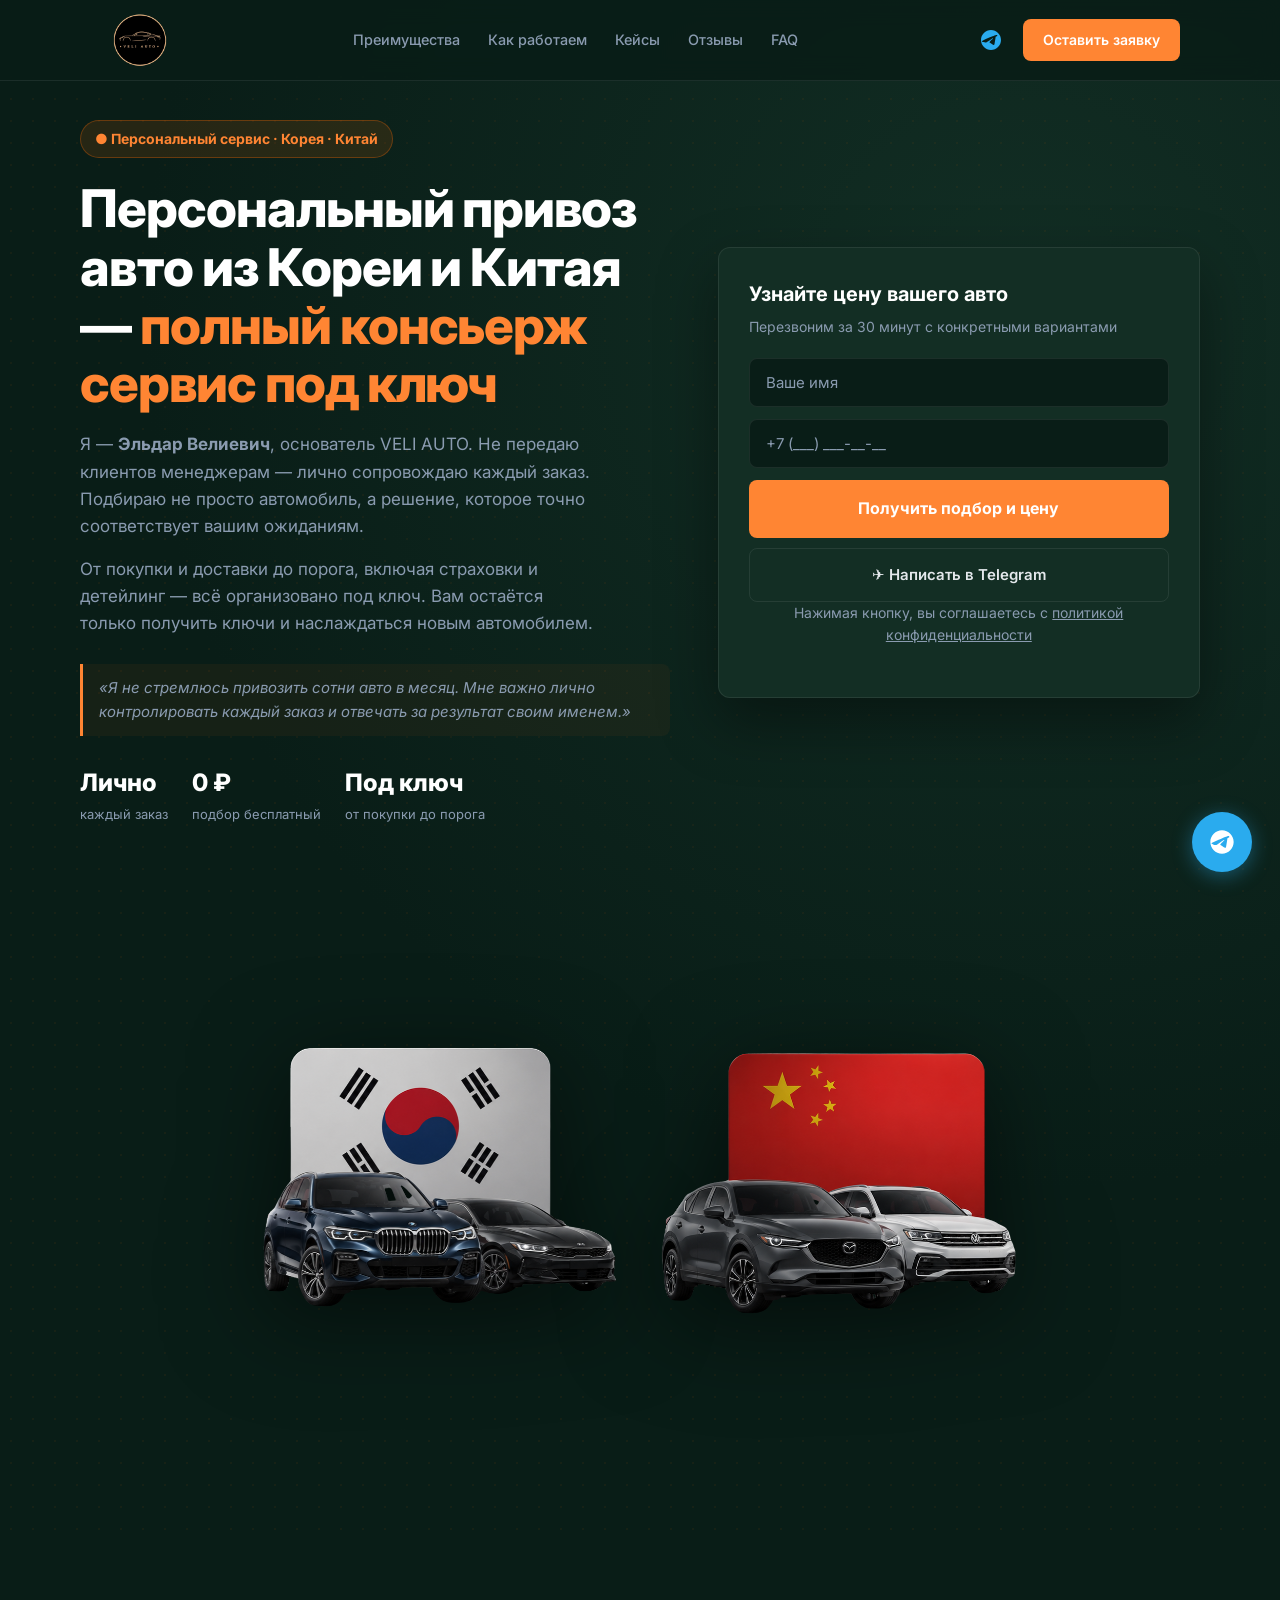
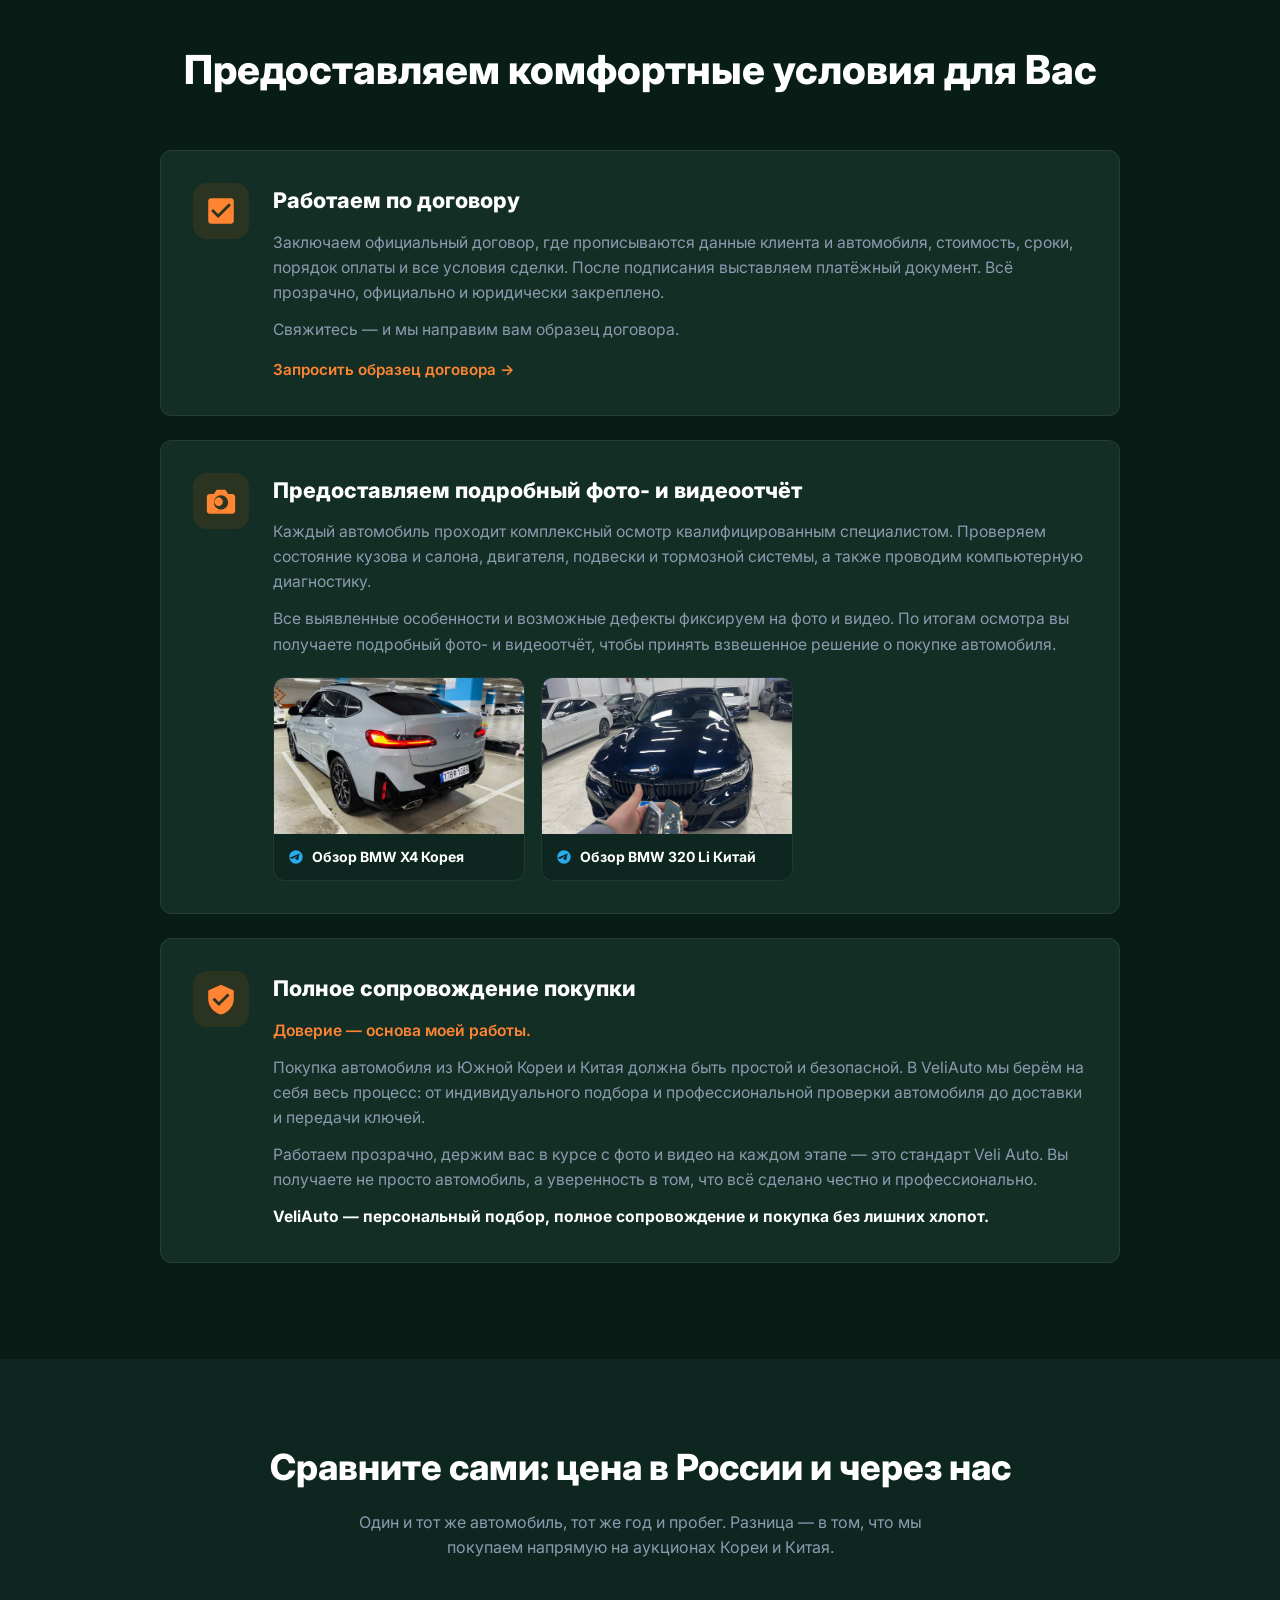
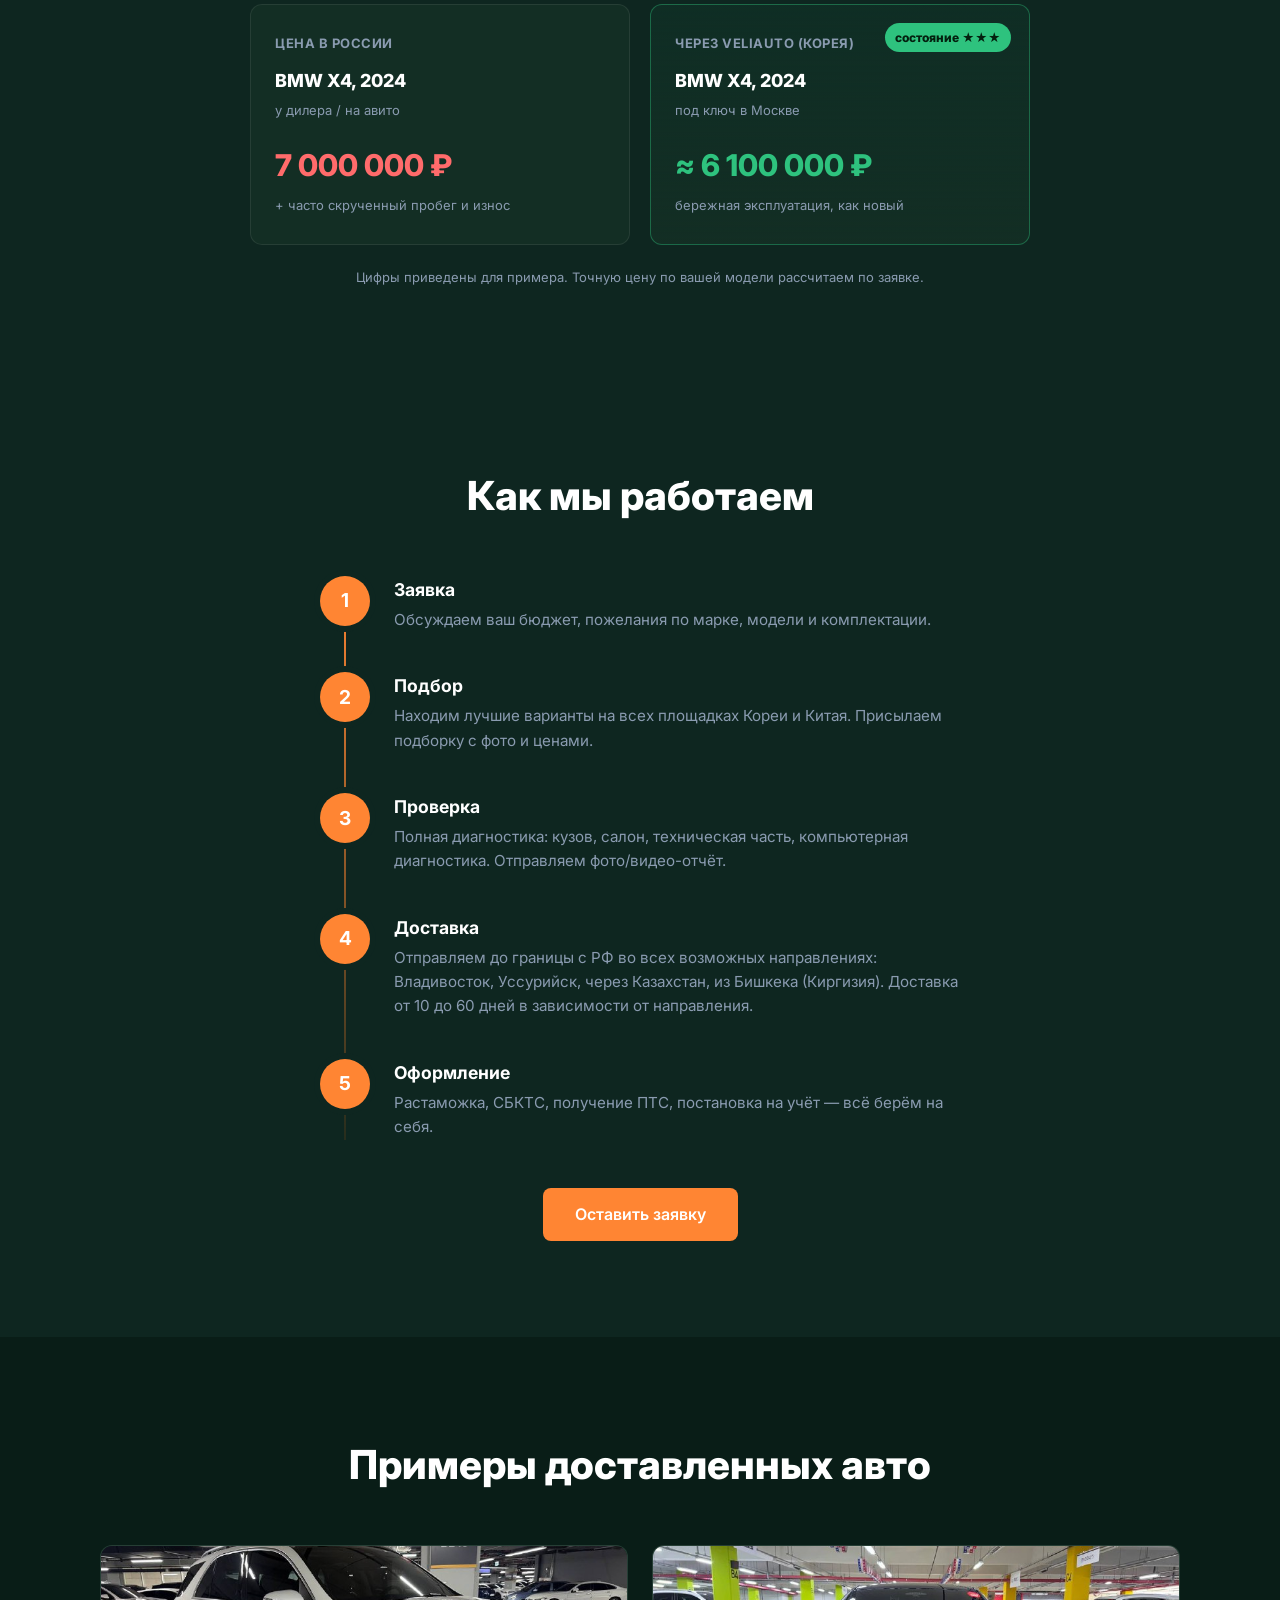
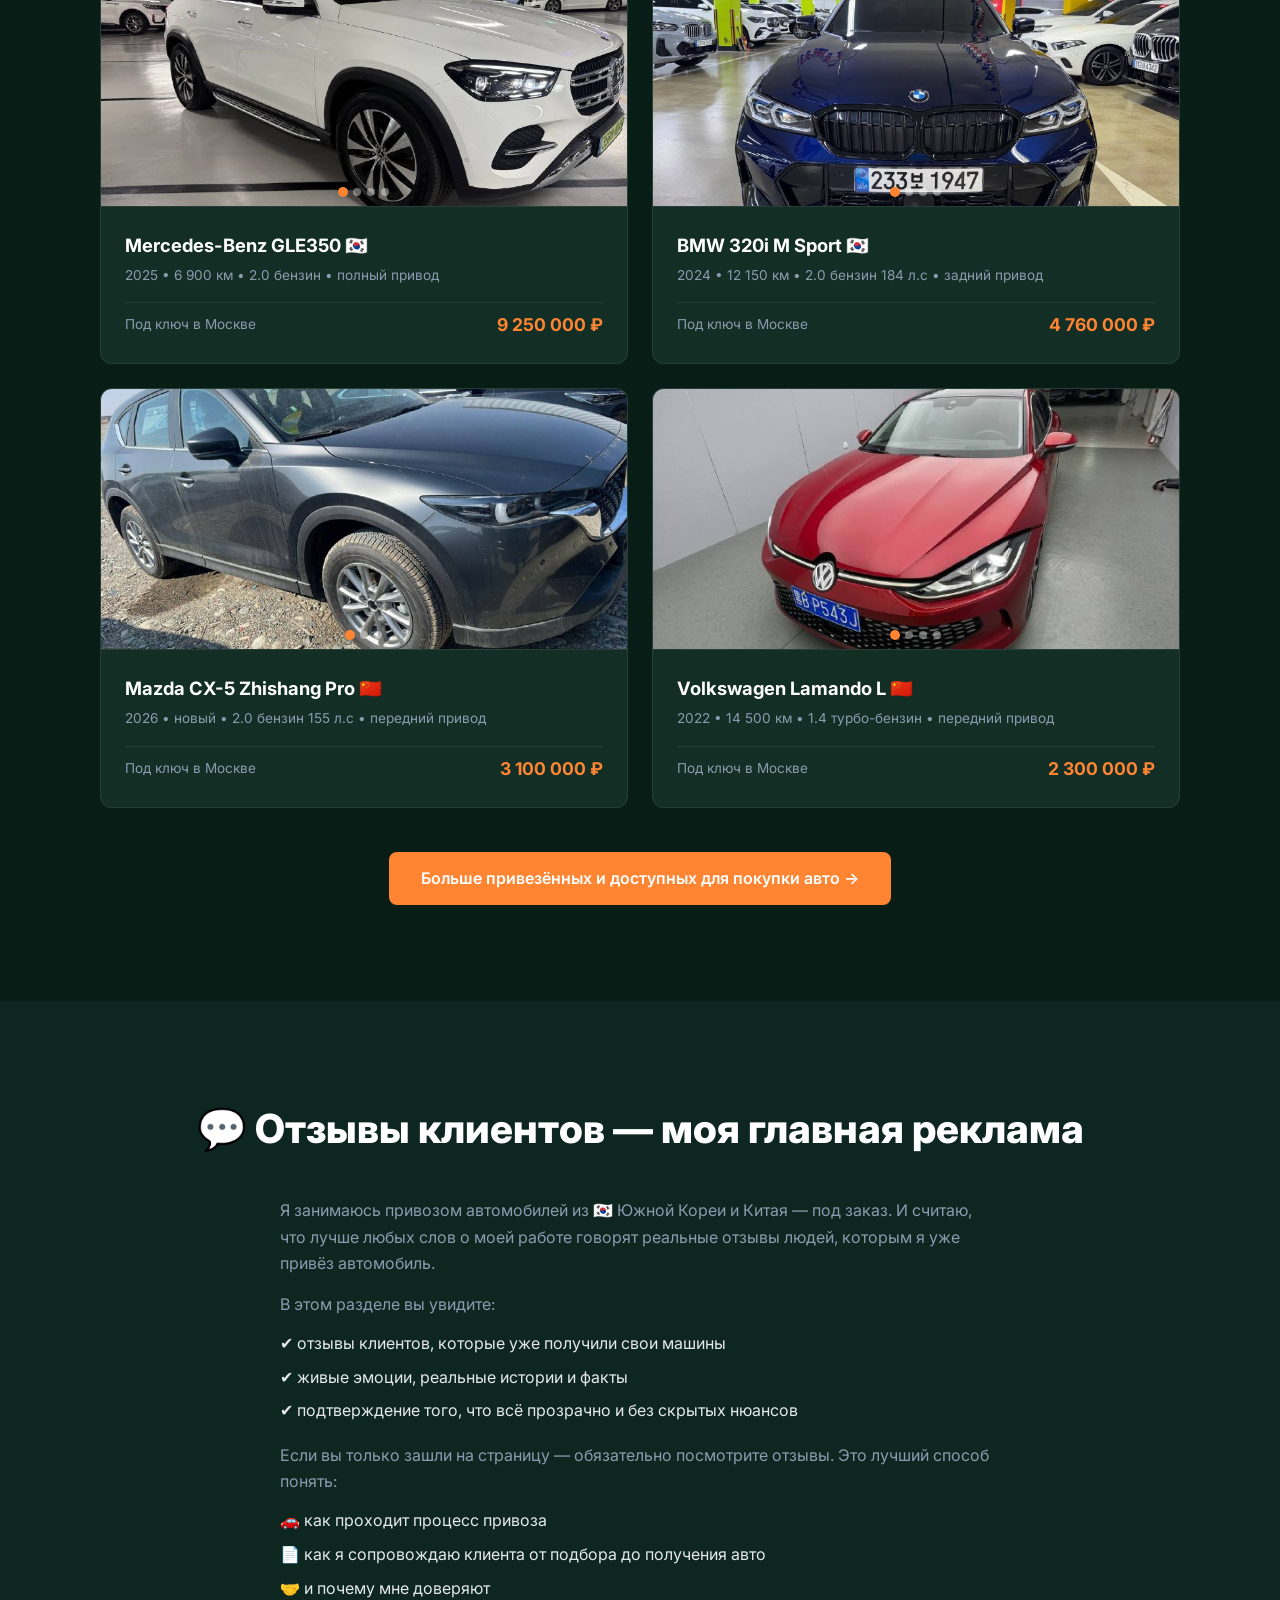
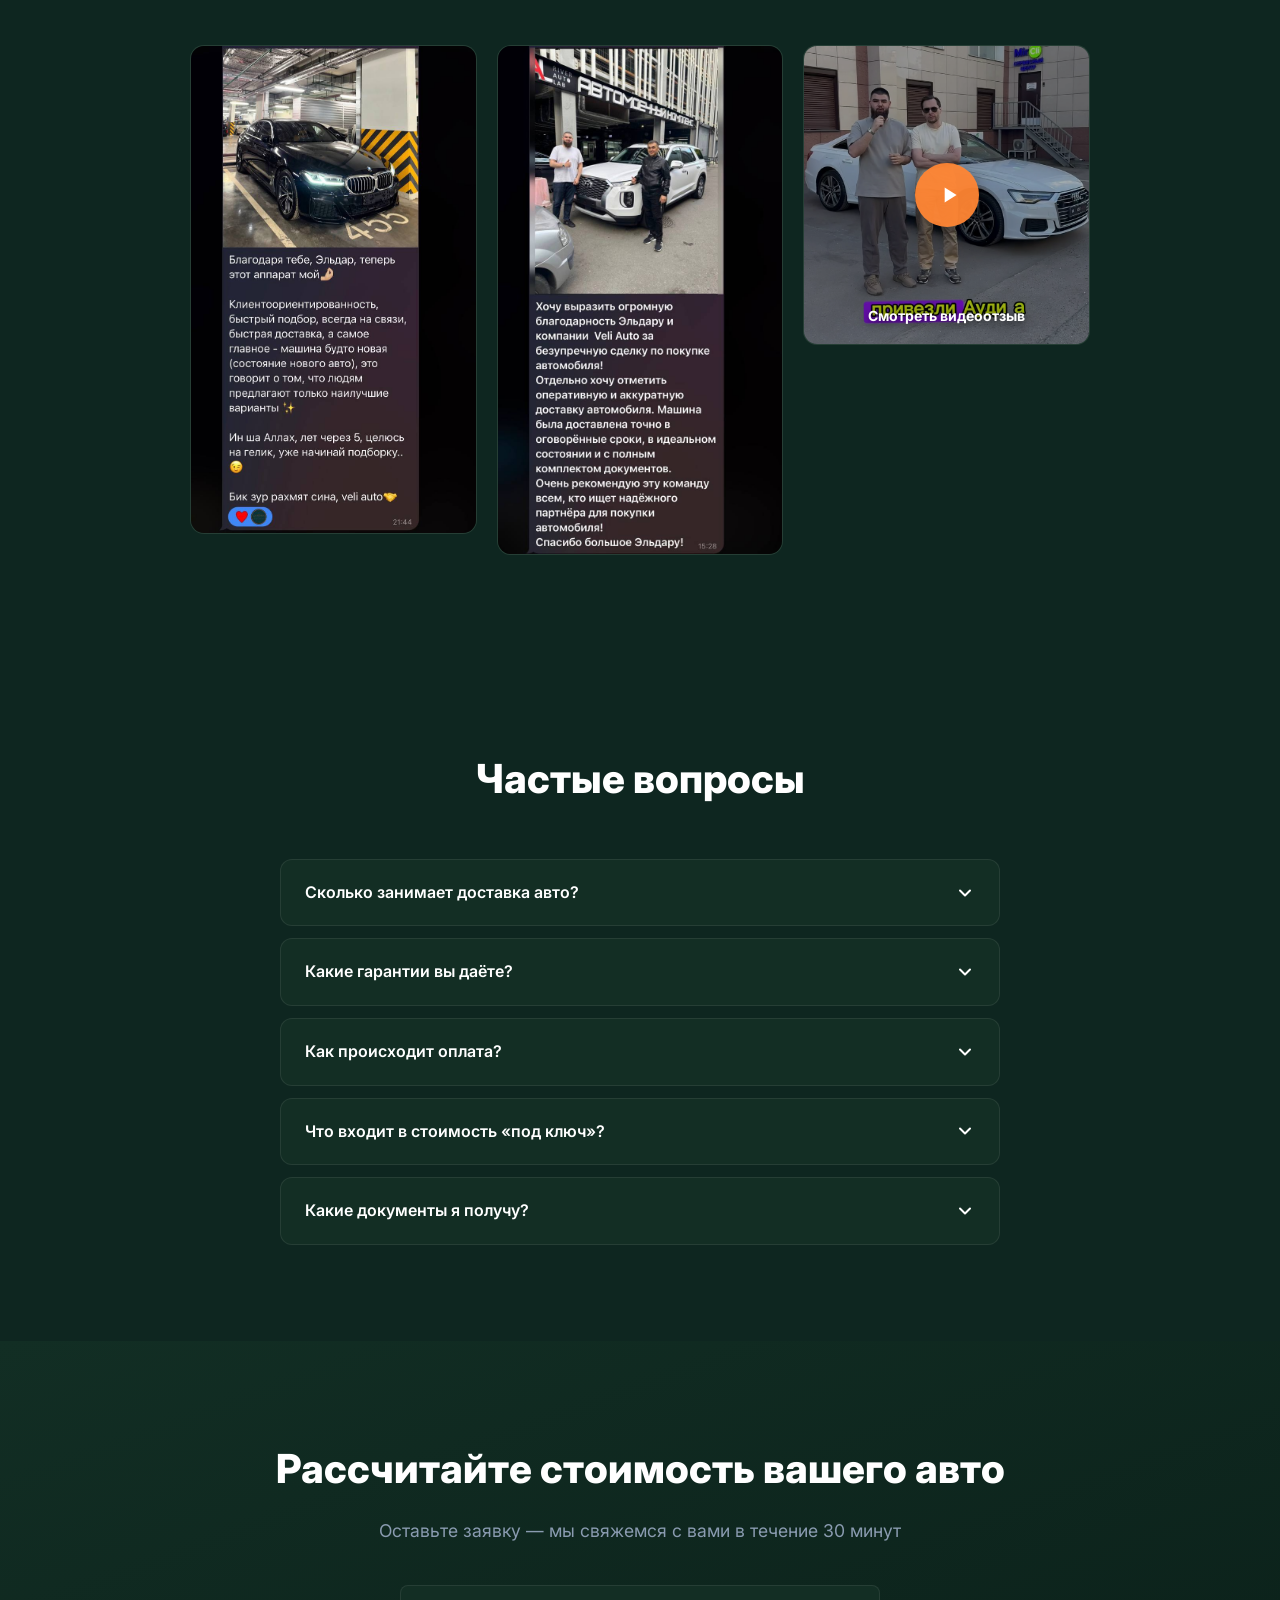
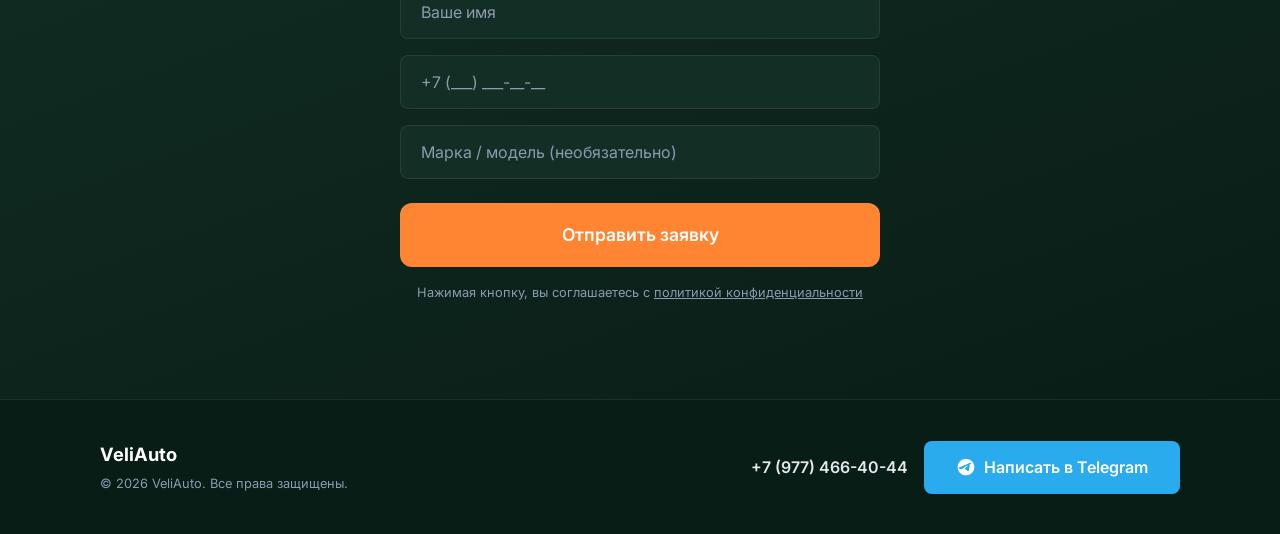
==== commit 7d41e8b0: "Логотип в шапке заменён на версию без фона" ====
--- a/index.html
+++ b/index.html
@@ -20,7 +20,7 @@
   <!-- Header -->
   <header class="header" id="header">
     <div class="container header__inner">
-      <a href="#" class="header__logo"><img src="logo2.jpg" alt="VeliAuto" class="header__logo-img"></a>
+      <a href="#" class="header__logo"><img src="logo2bezfona.png" alt="VeliAuto" class="header__logo-img"></a>
       <nav class="header__nav" id="nav">
         <a href="#advantages" class="header__link">Преимущества</a>
         <a href="#steps" class="header__link">Как работаем</a>
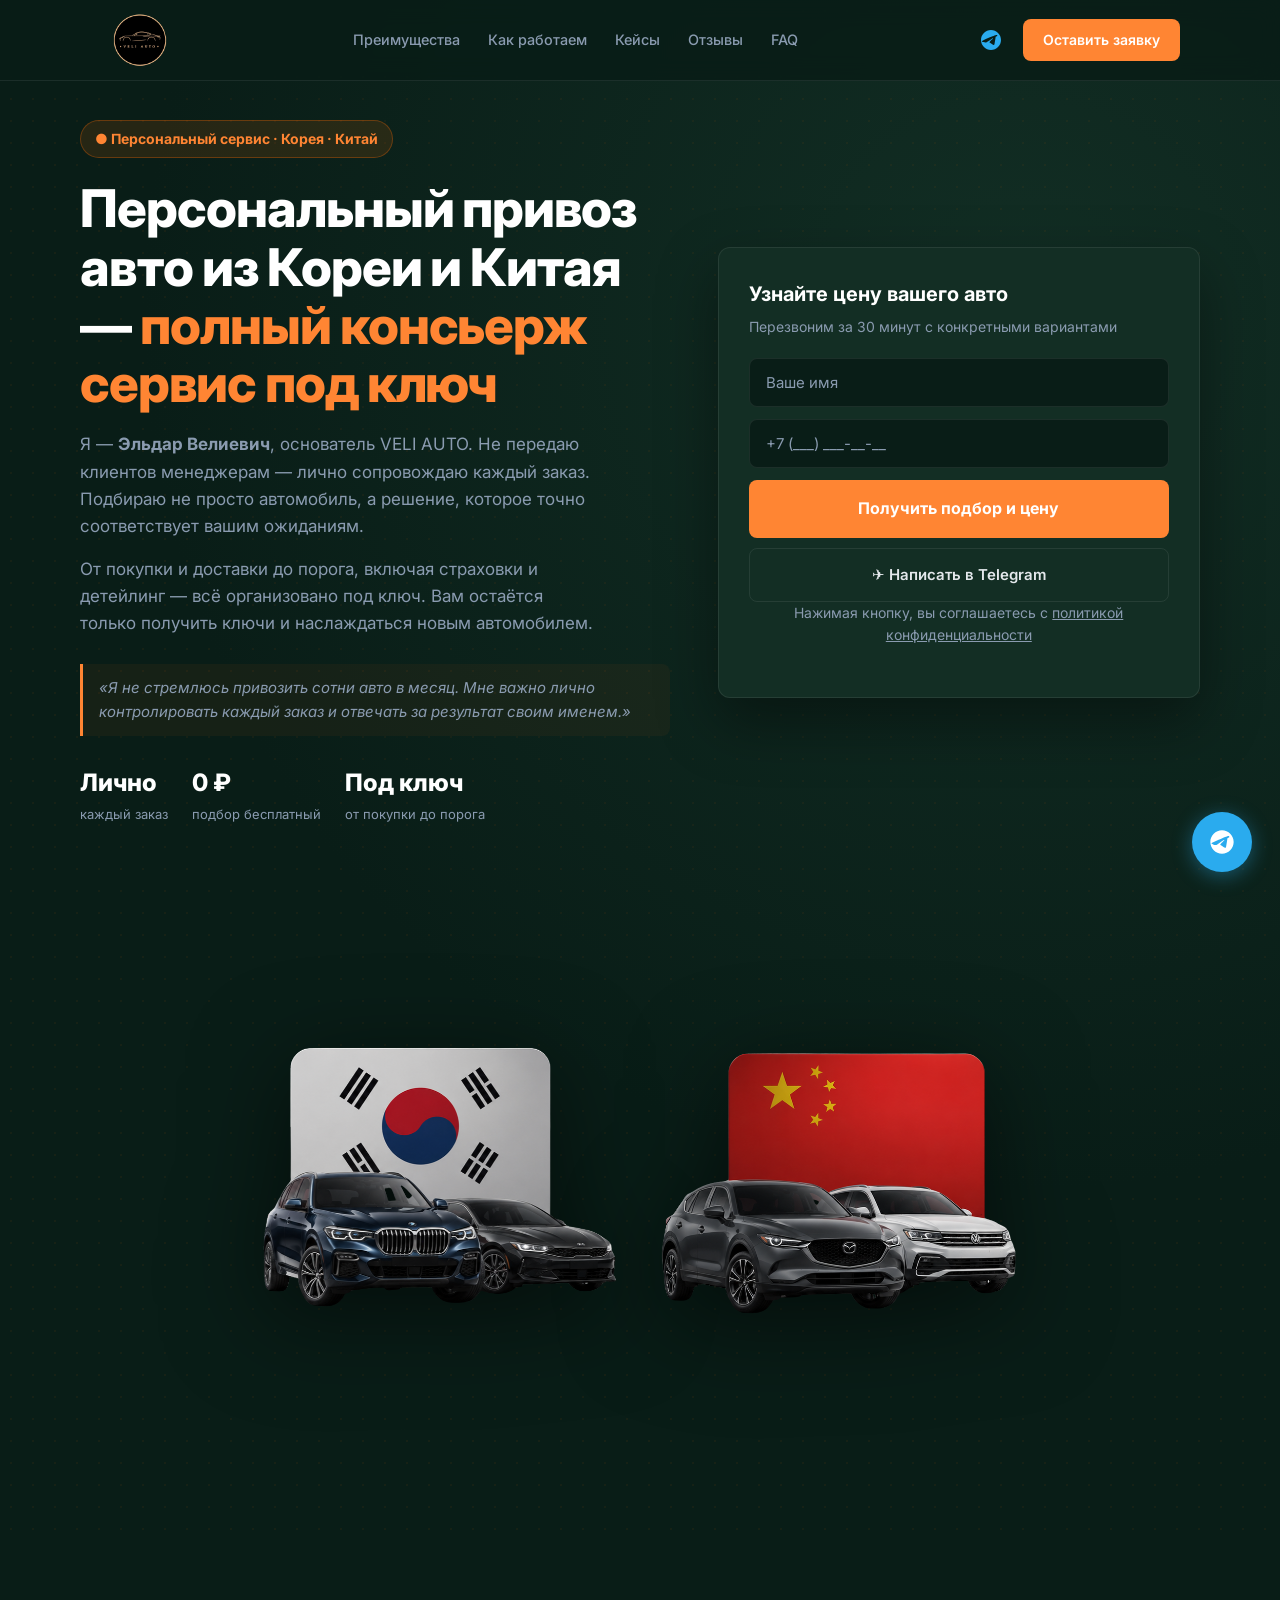
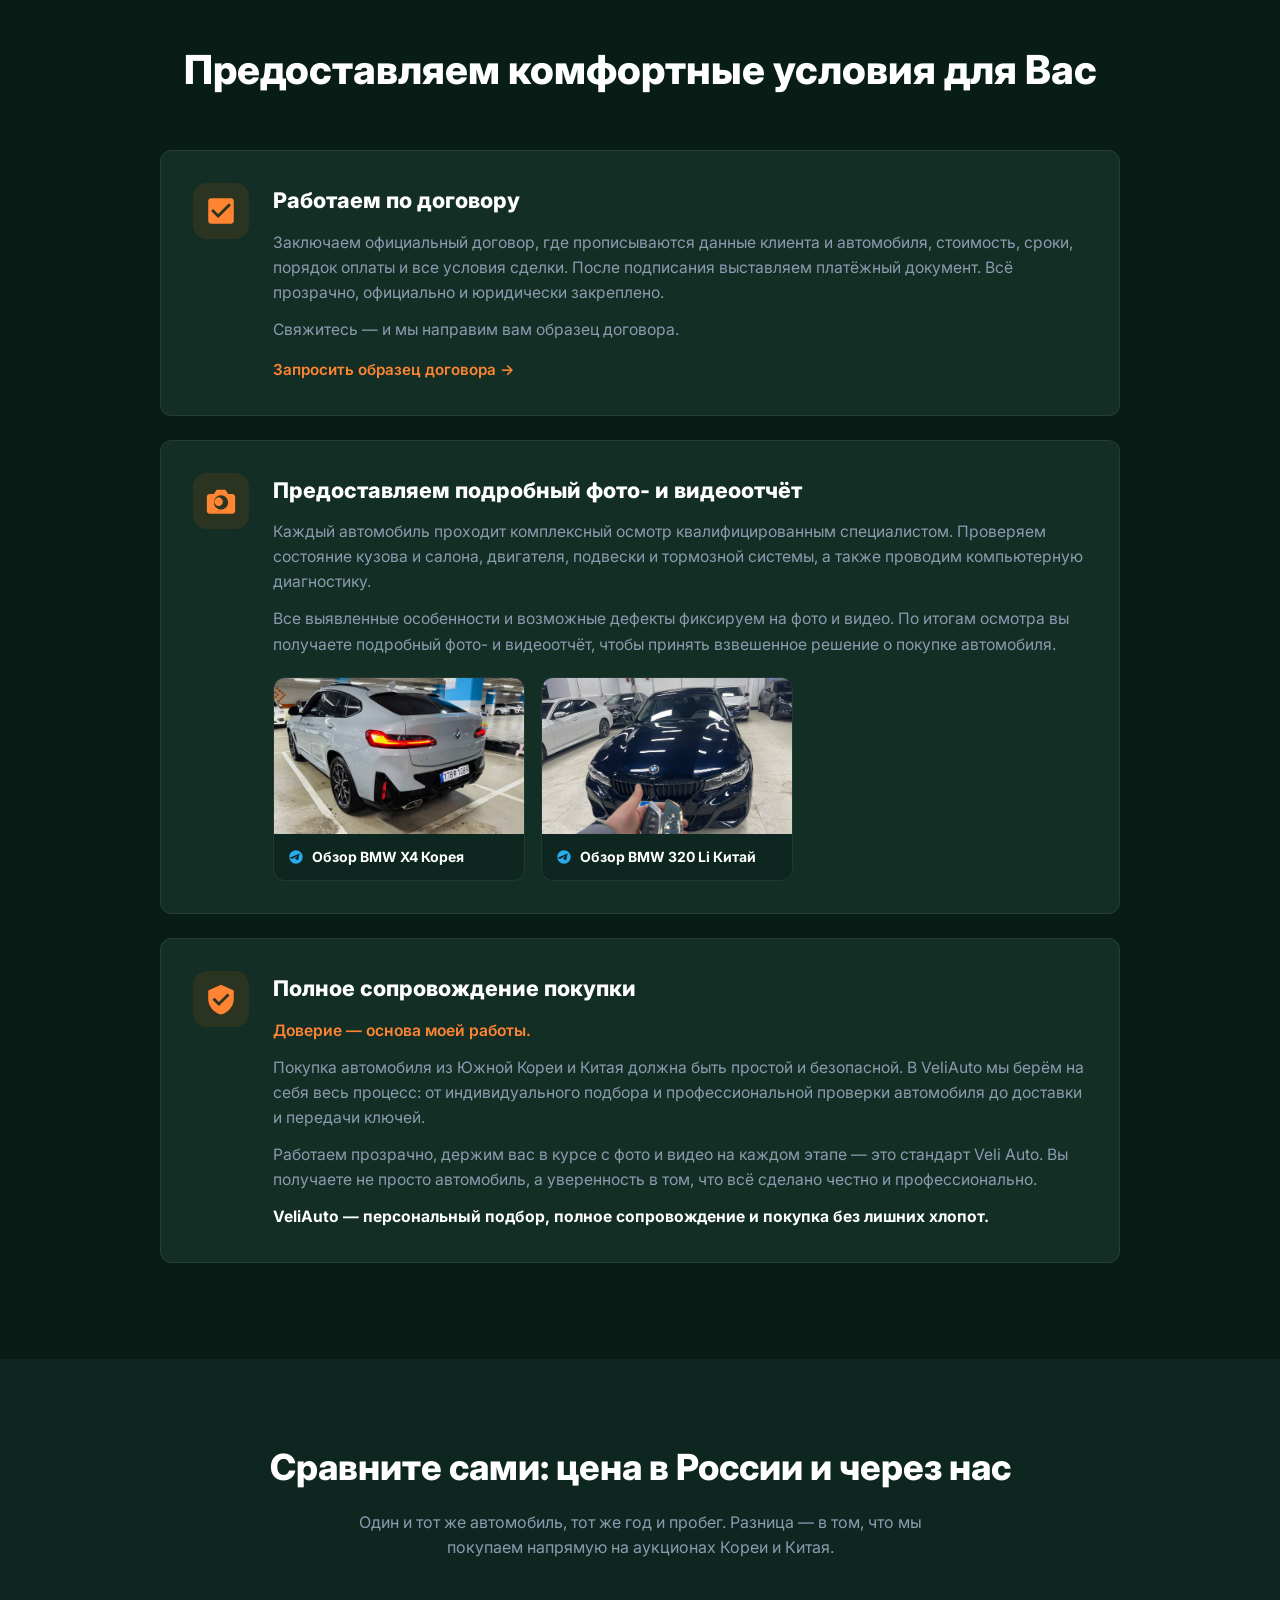
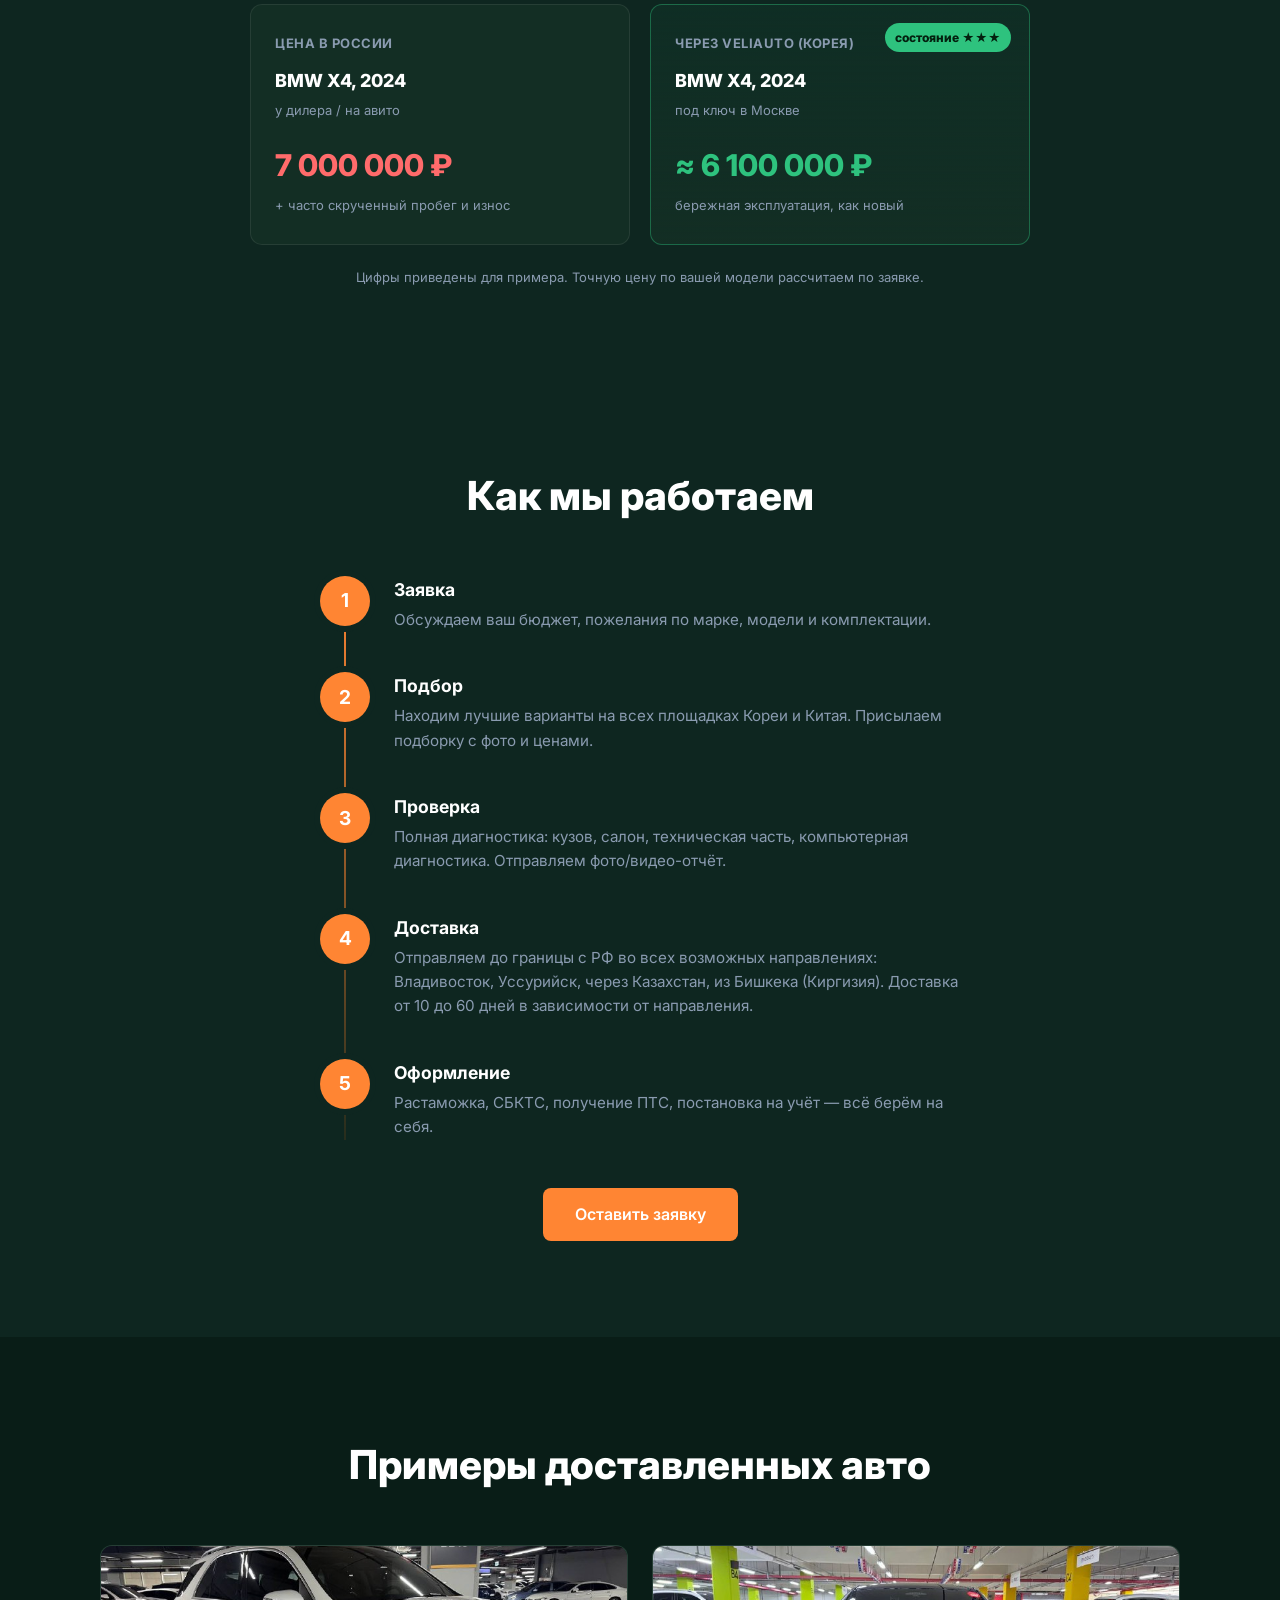
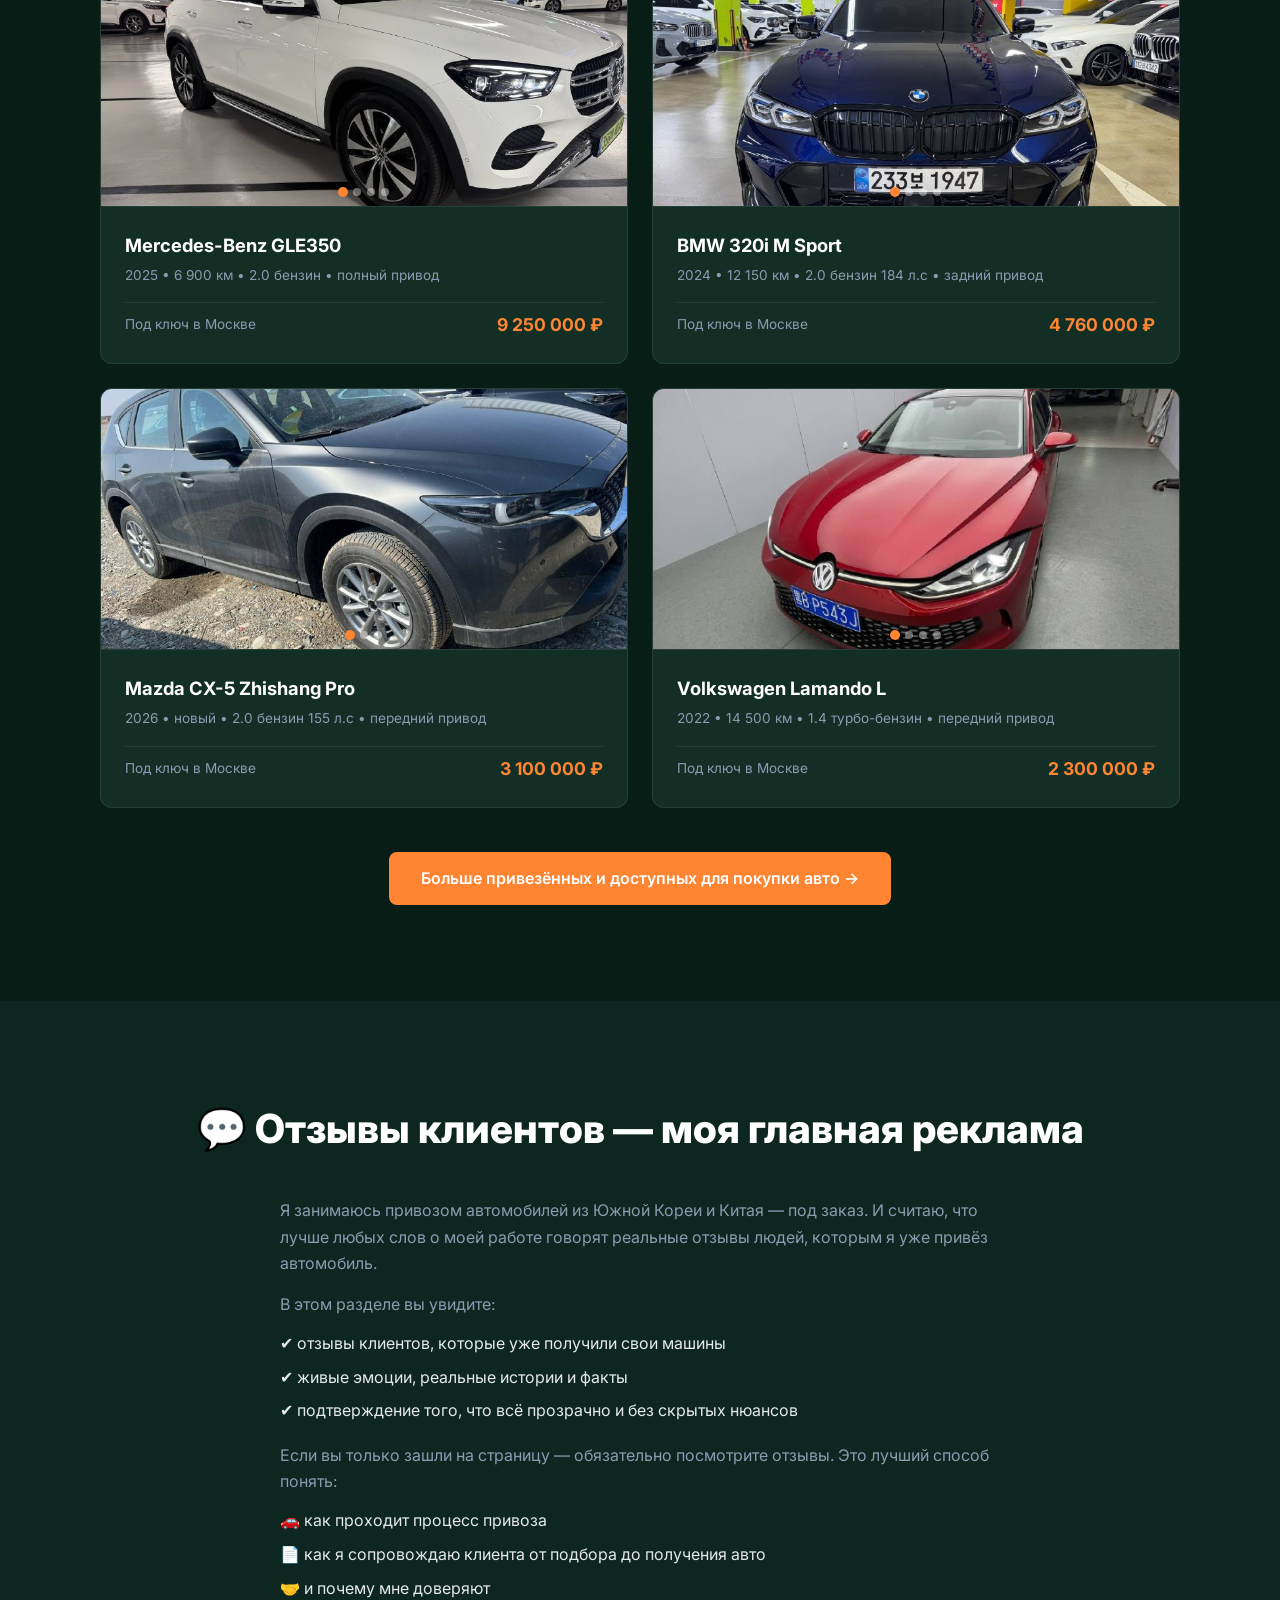
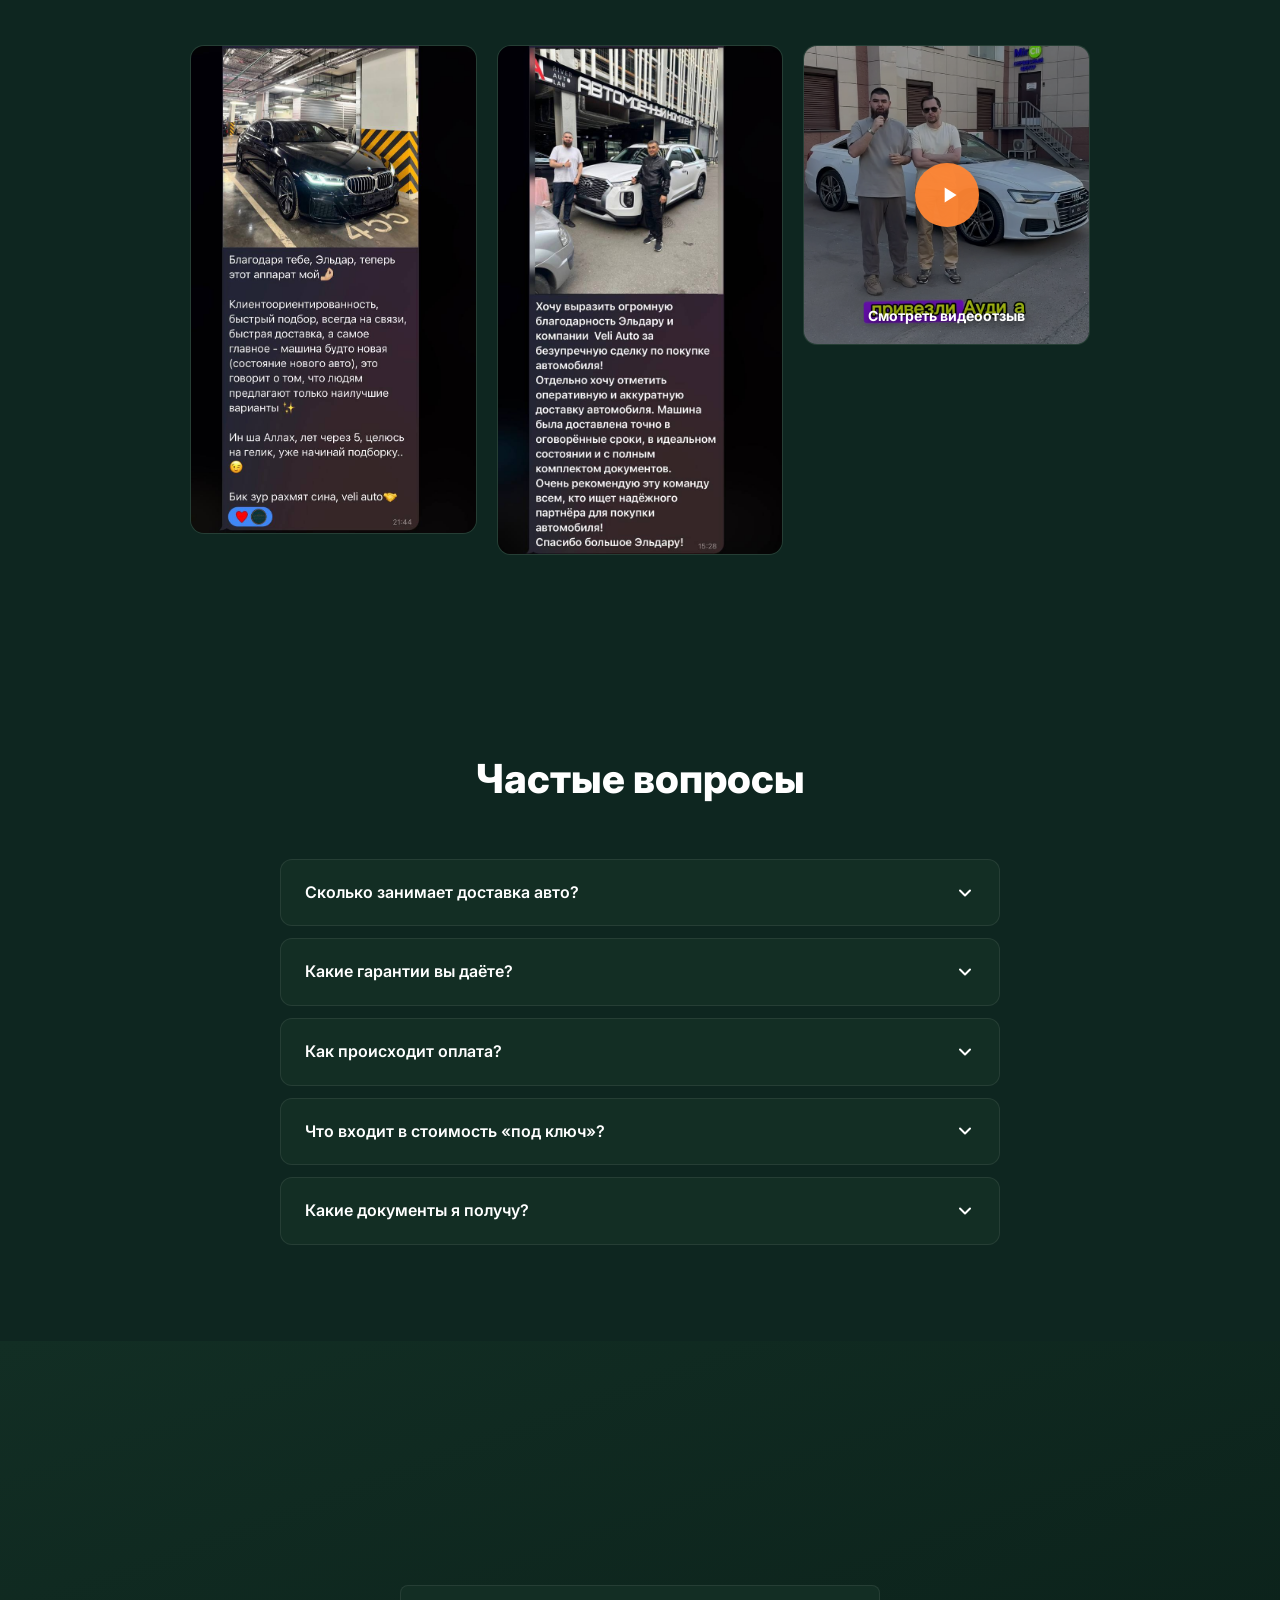
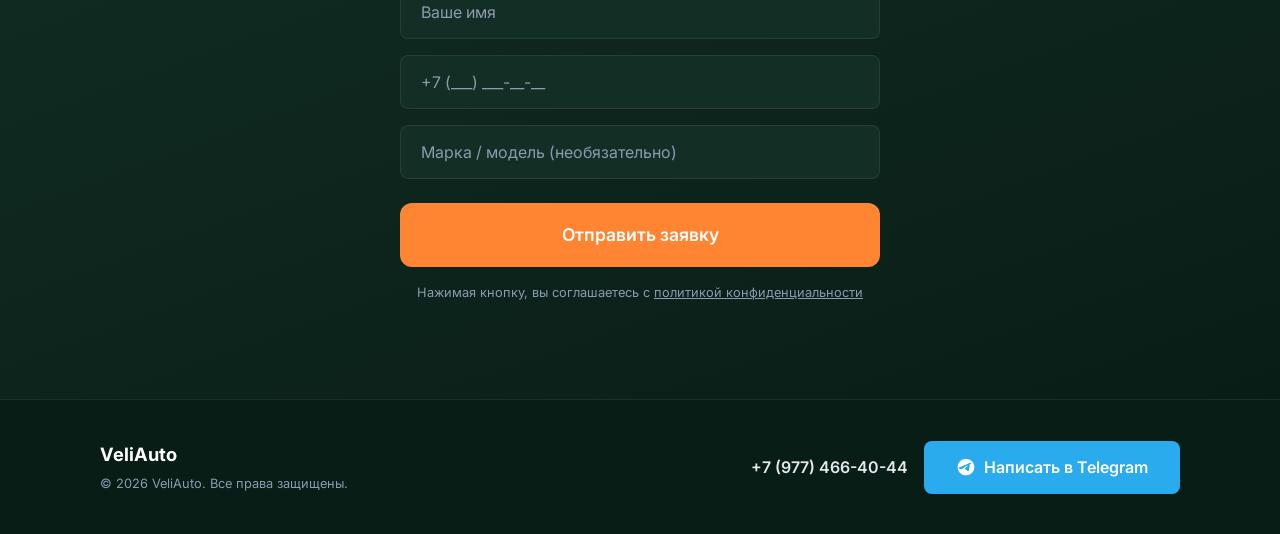
==== commit 773c5a46: "Убраны флаги-эмодзи (отображались как KR/CN) из кейсов и блока отзывов" ====
--- a/index.html
+++ b/index.html
@@ -249,7 +249,7 @@
             <div class="gallery__dots"></div>
           </div>
           <div class="case-card__body">
-            <h3 class="case-card__name">Mercedes-Benz GLE350 🇰🇷</h3>
+            <h3 class="case-card__name">Mercedes-Benz GLE350</h3>
             <div class="case-card__specs">2025 &bull; 6 900 км &bull; 2.0 бензин &bull; полный привод</div>
             <div class="case-card__prices">
               <div class="case-card__price-row case-card__price-row--total">
@@ -273,7 +273,7 @@
             <div class="gallery__dots"></div>
           </div>
           <div class="case-card__body">
-            <h3 class="case-card__name">BMW 320i M Sport 🇰🇷</h3>
+            <h3 class="case-card__name">BMW 320i M Sport</h3>
             <div class="case-card__specs">2024 &bull; 12 150 км &bull; 2.0 бензин 184 л.с &bull; задний привод</div>
             <div class="case-card__prices">
               <div class="case-card__price-row case-card__price-row--total">
@@ -296,7 +296,7 @@
             <div class="gallery__dots"></div>
           </div>
           <div class="case-card__body">
-            <h3 class="case-card__name">Mazda CX-5 Zhishang Pro 🇨🇳</h3>
+            <h3 class="case-card__name">Mazda CX-5 Zhishang Pro</h3>
             <div class="case-card__specs">2026 &bull; новый &bull; 2.0 бензин 155 л.с &bull; передний привод</div>
             <div class="case-card__prices">
               <div class="case-card__price-row case-card__price-row--total">
@@ -320,7 +320,7 @@
             <div class="gallery__dots"></div>
           </div>
           <div class="case-card__body">
-            <h3 class="case-card__name">Volkswagen Lamando L 🇨🇳</h3>
+            <h3 class="case-card__name">Volkswagen Lamando L</h3>
             <div class="case-card__specs">2022 &bull; 14 500 км &bull; 1.4 турбо-бензин &bull; передний привод</div>
             <div class="case-card__prices">
               <div class="case-card__price-row case-card__price-row--total">
@@ -343,7 +343,7 @@
     <div class="container">
       <h2 class="section__title reveal">💬 Отзывы клиентов — моя главная реклама</h2>
       <div class="veli-reviews-intro reveal">
-        <p>Я занимаюсь привозом автомобилей из 🇰🇷 Южной Кореи и Китая — под заказ. И считаю, что лучше любых слов о моей работе говорят реальные отзывы людей, которым я уже привёз автомобиль.</p>
+        <p>Я занимаюсь привозом автомобилей из Южной Кореи и Китая — под заказ. И считаю, что лучше любых слов о моей работе говорят реальные отзывы людей, которым я уже привёз автомобиль.</p>
         <p>В этом разделе вы увидите:</p>
         <ul class="veli-reviews-list">
           <li>✔️ отзывы клиентов, которые уже получили свои машины</li>
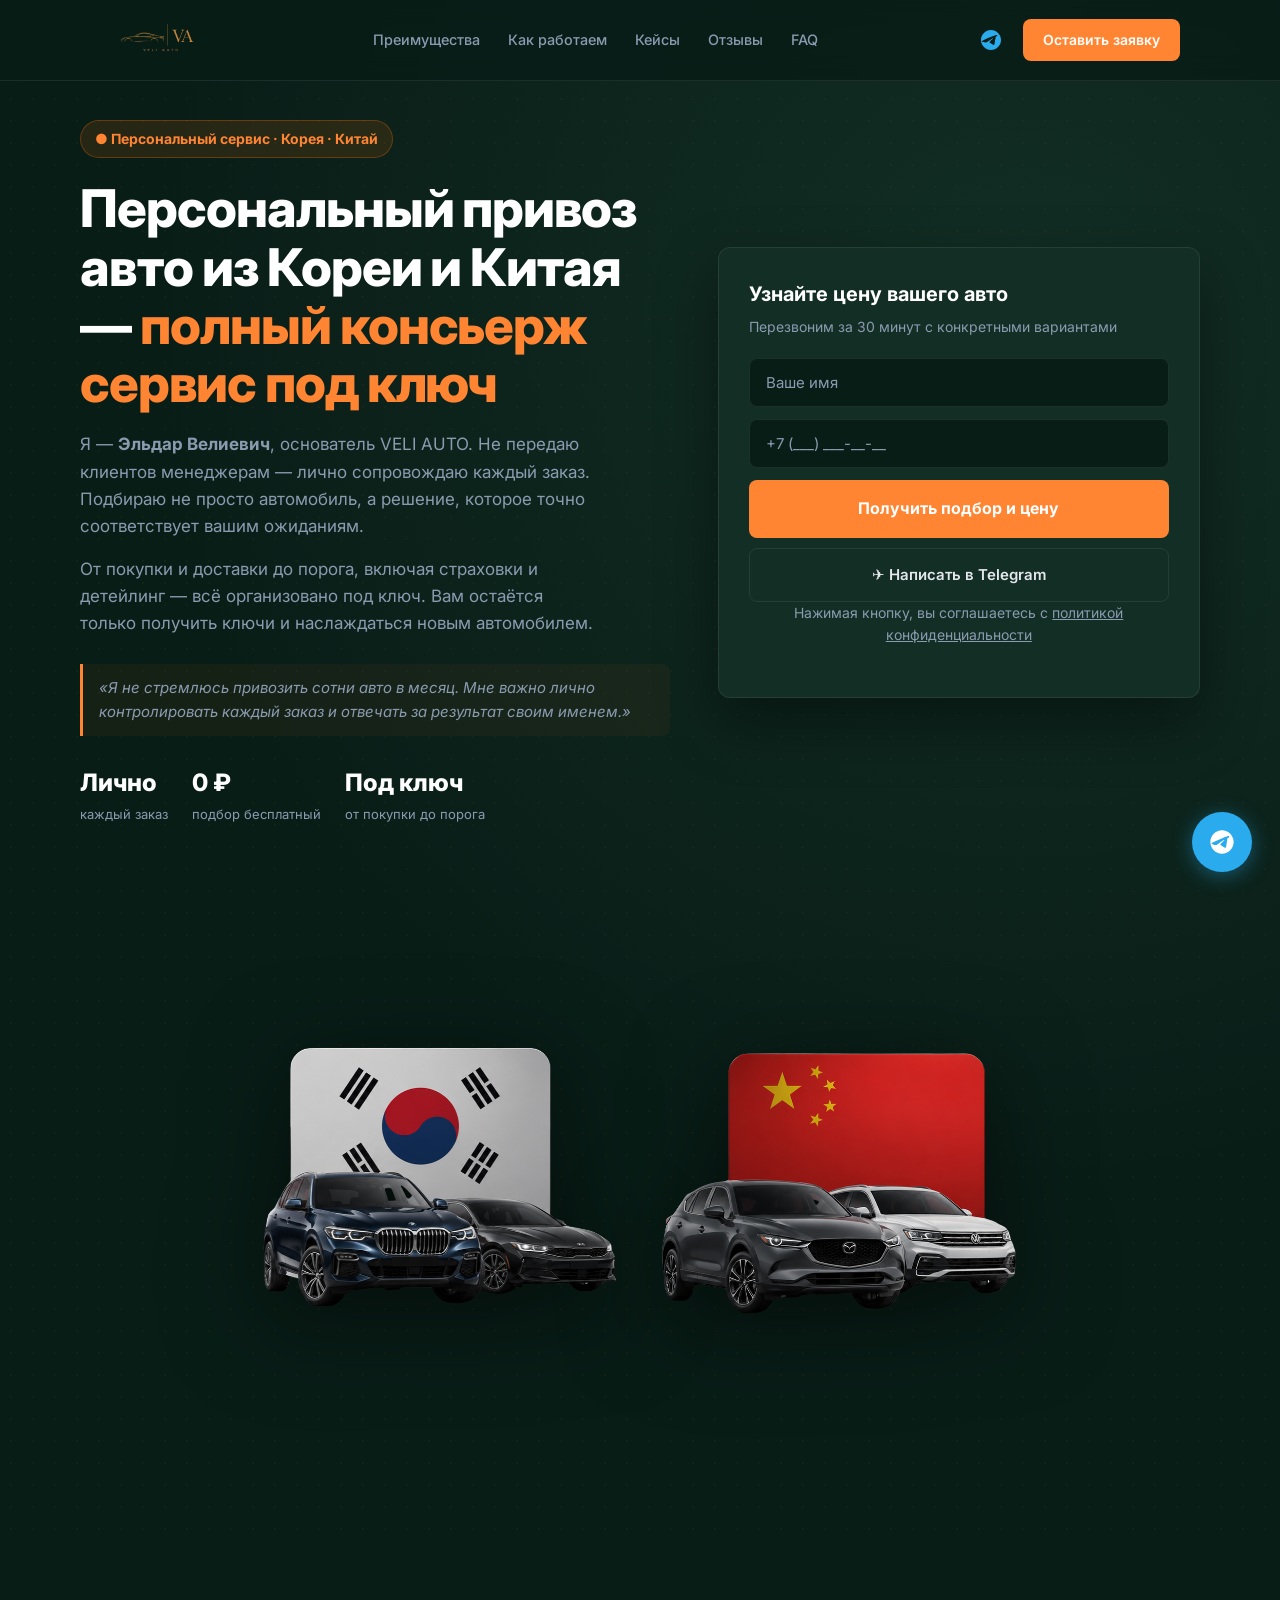
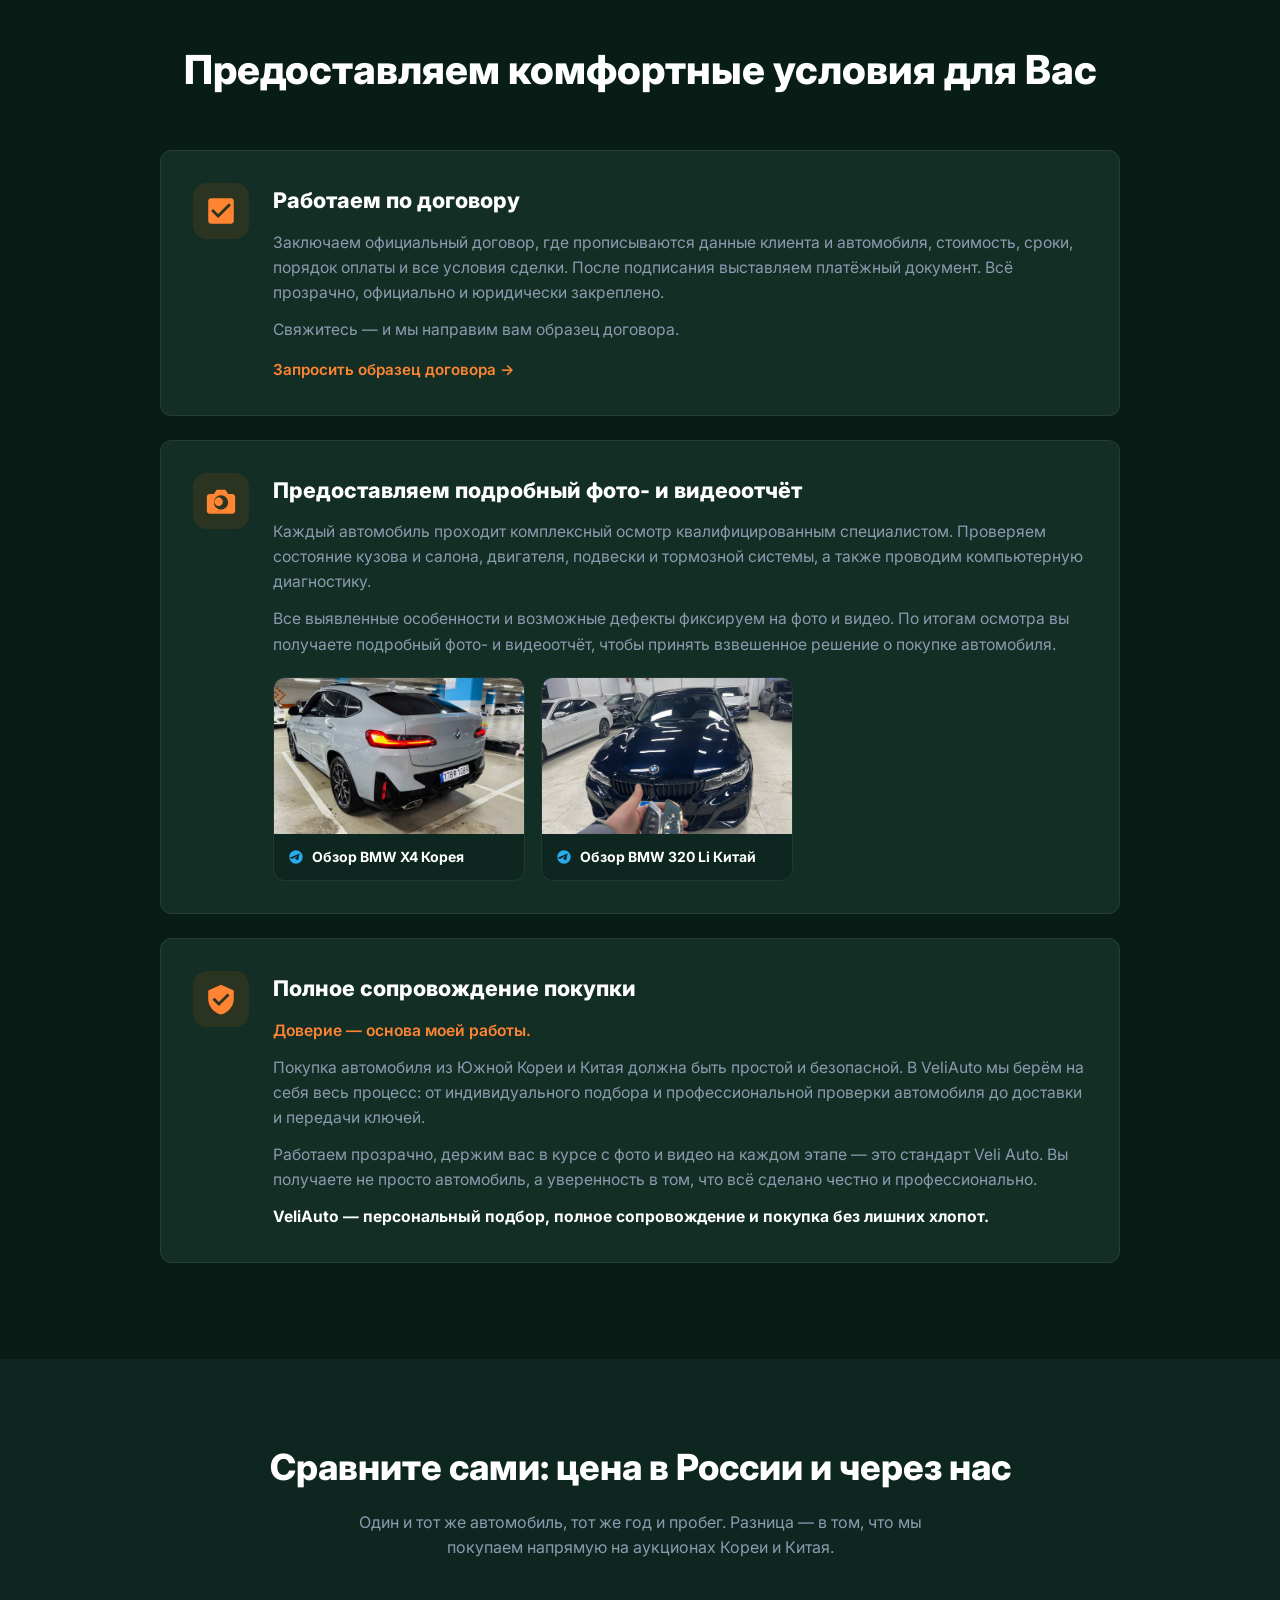
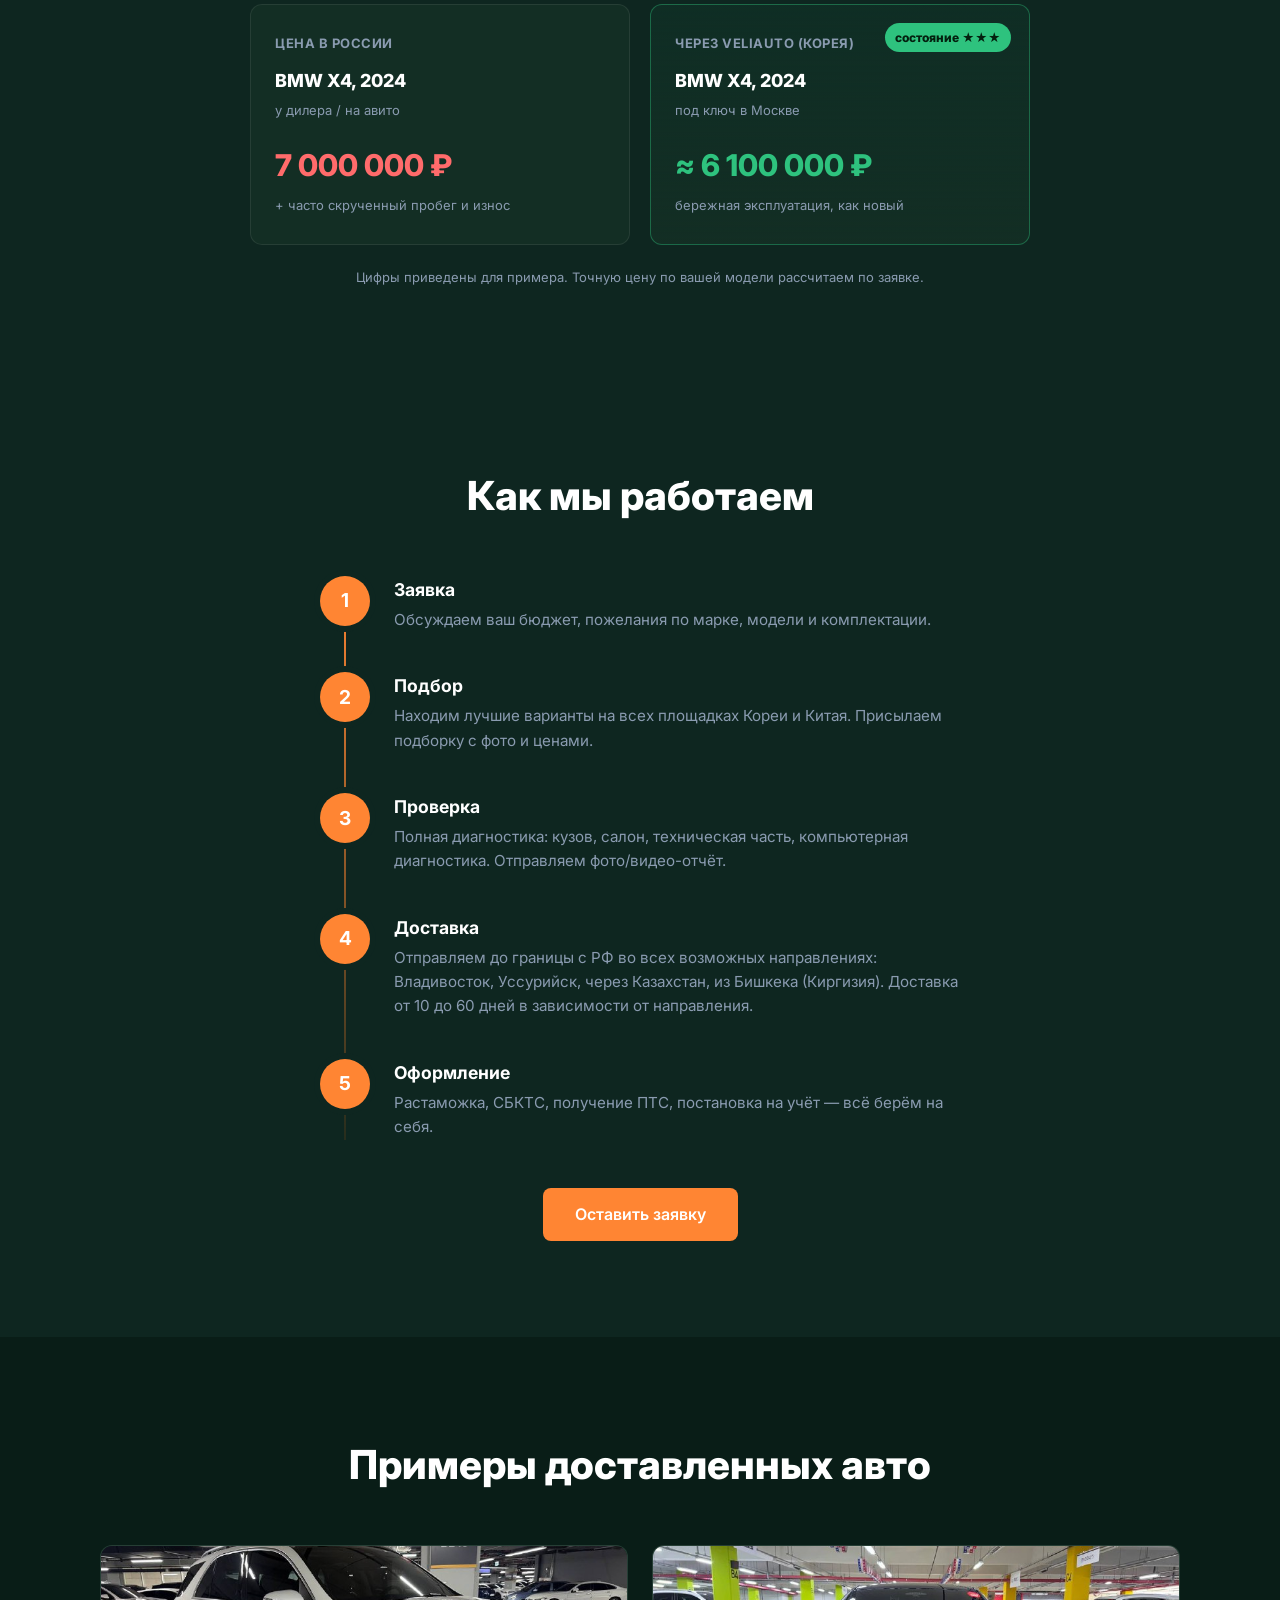
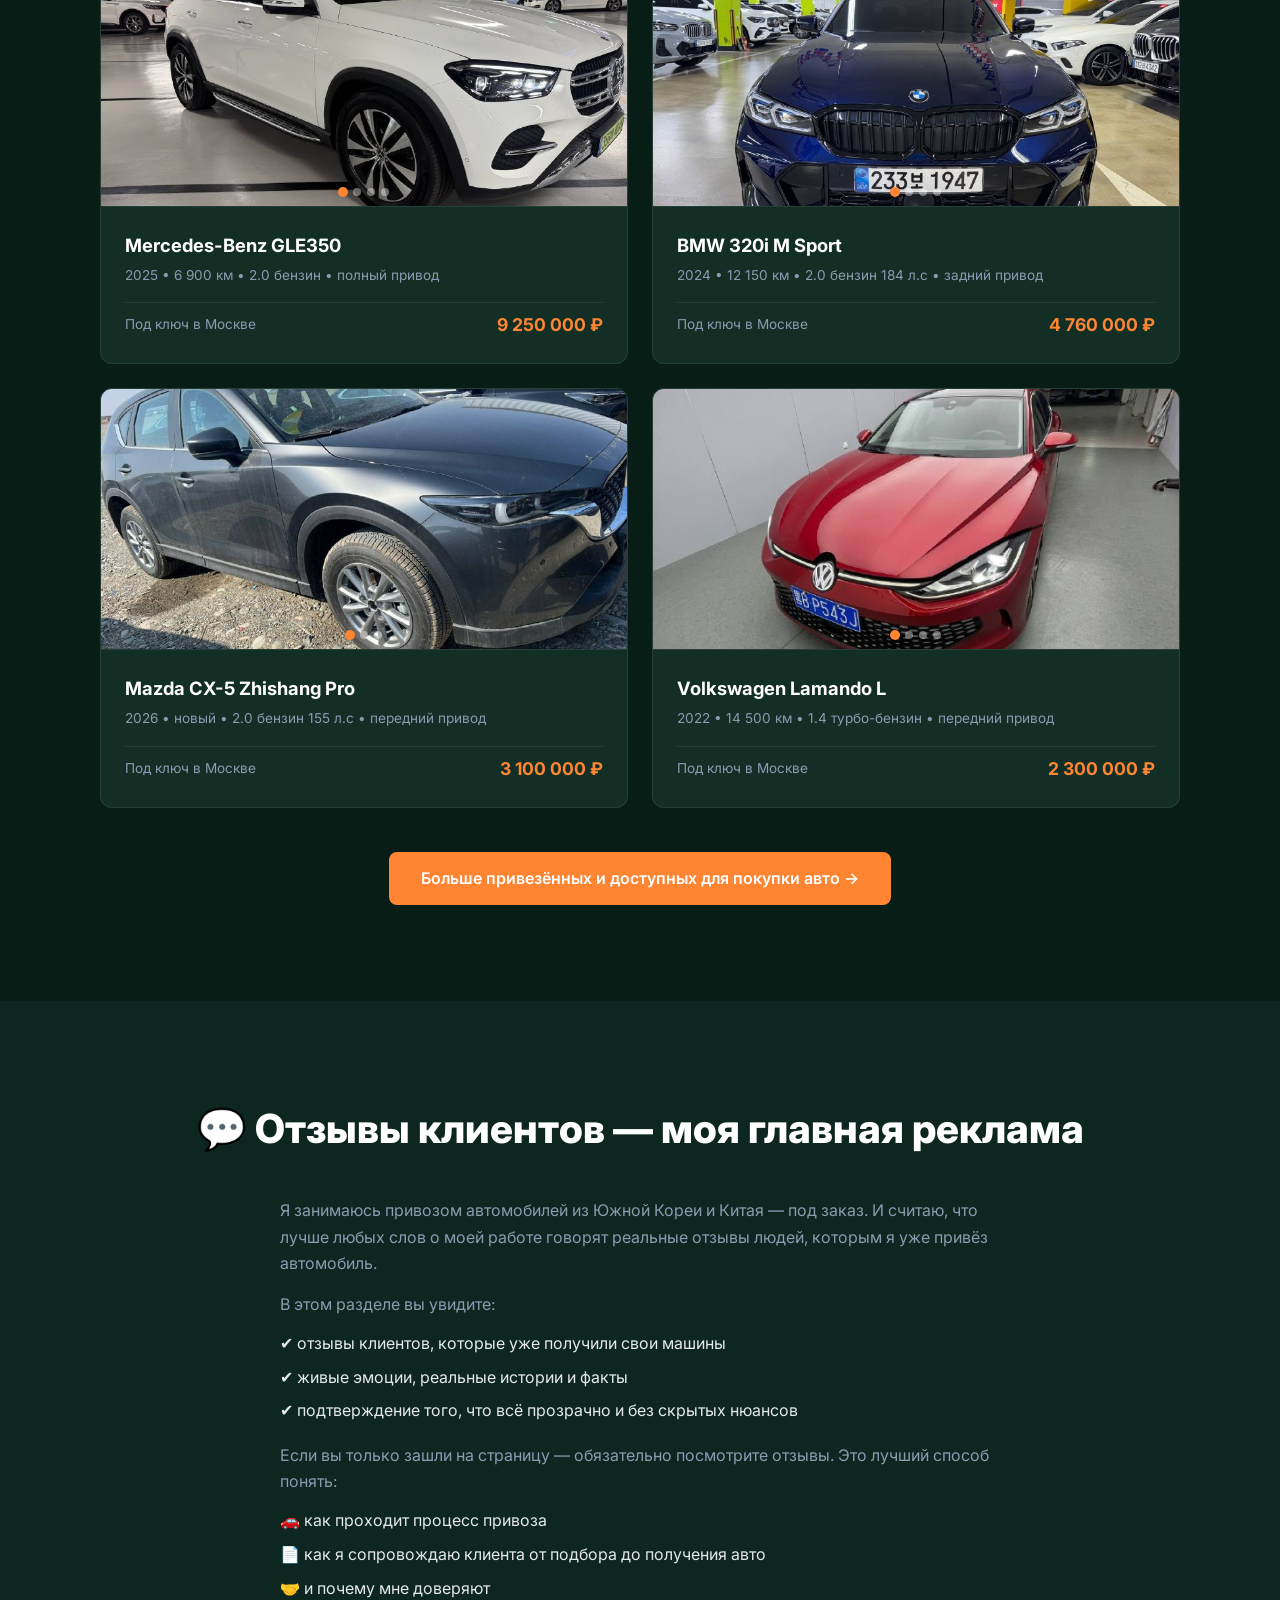
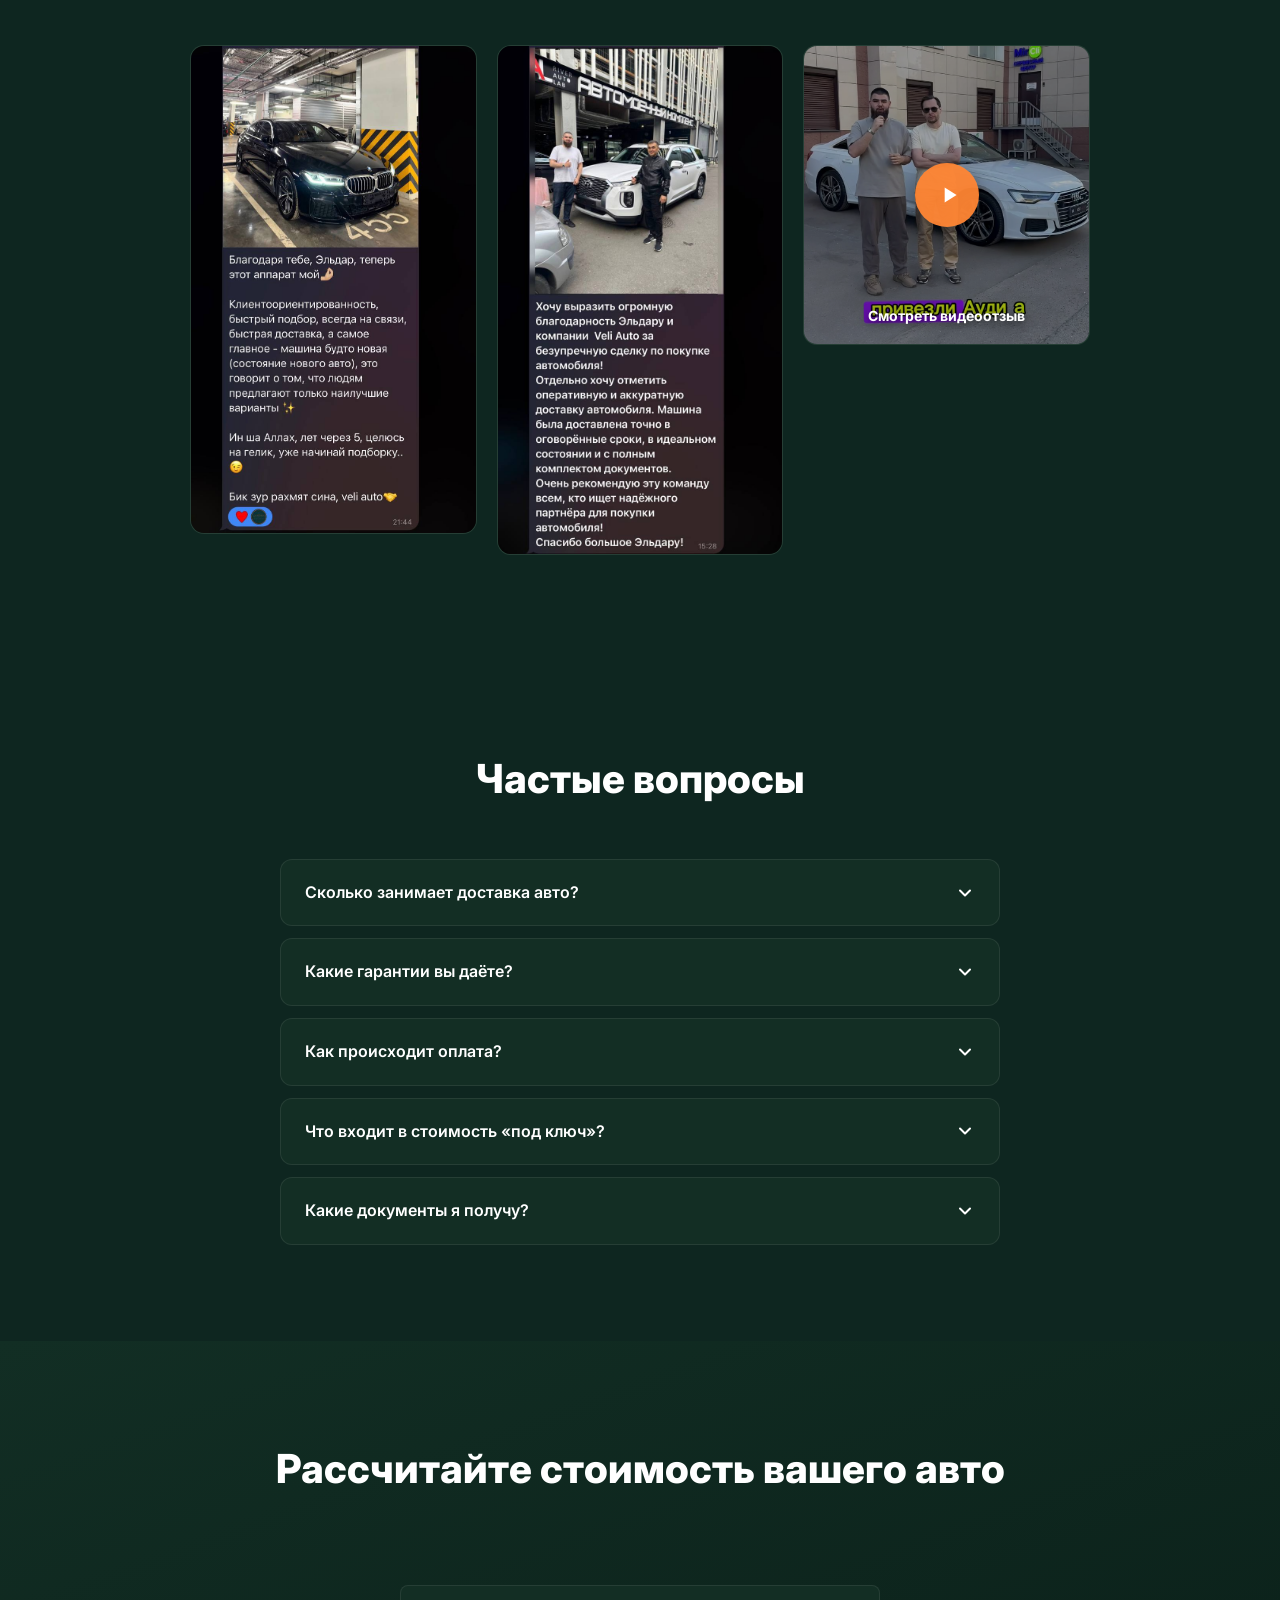
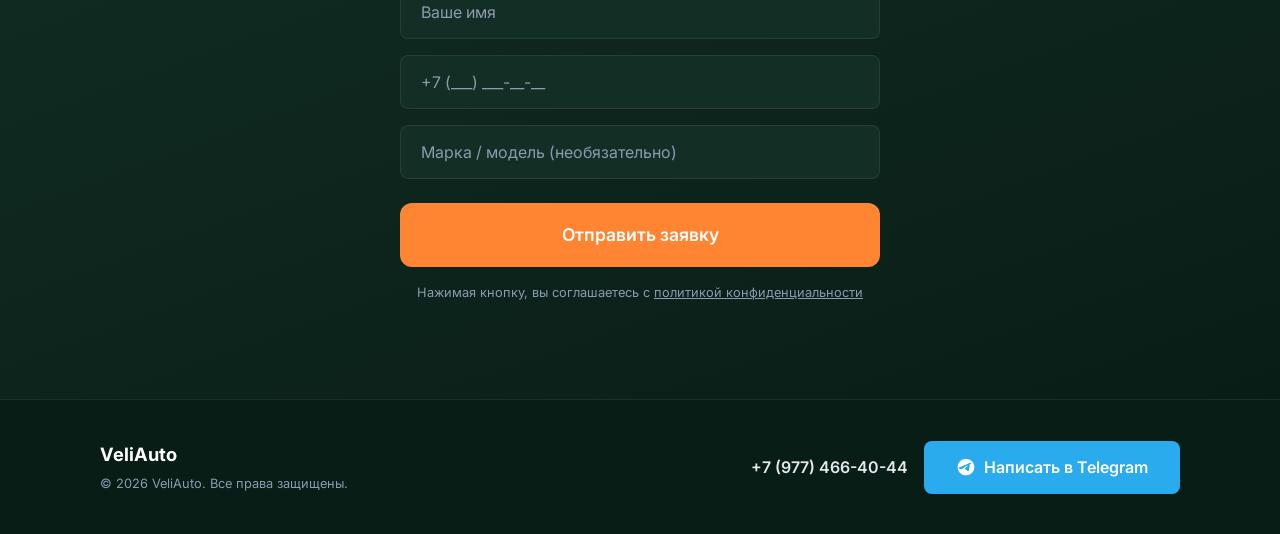
==== commit bc4dbf99: "Возвращён логотип logonew в шапку" ====
--- a/index.html
+++ b/index.html
@@ -20,7 +20,7 @@
   <!-- Header -->
   <header class="header" id="header">
     <div class="container header__inner">
-      <a href="#" class="header__logo"><img src="logo2bezfona.png" alt="VeliAuto" class="header__logo-img"></a>
+      <a href="#" class="header__logo"><img src="logonew.png" alt="VeliAuto" class="header__logo-img"></a>
       <nav class="header__nav" id="nav">
         <a href="#advantages" class="header__link">Преимущества</a>
         <a href="#steps" class="header__link">Как работаем</a>
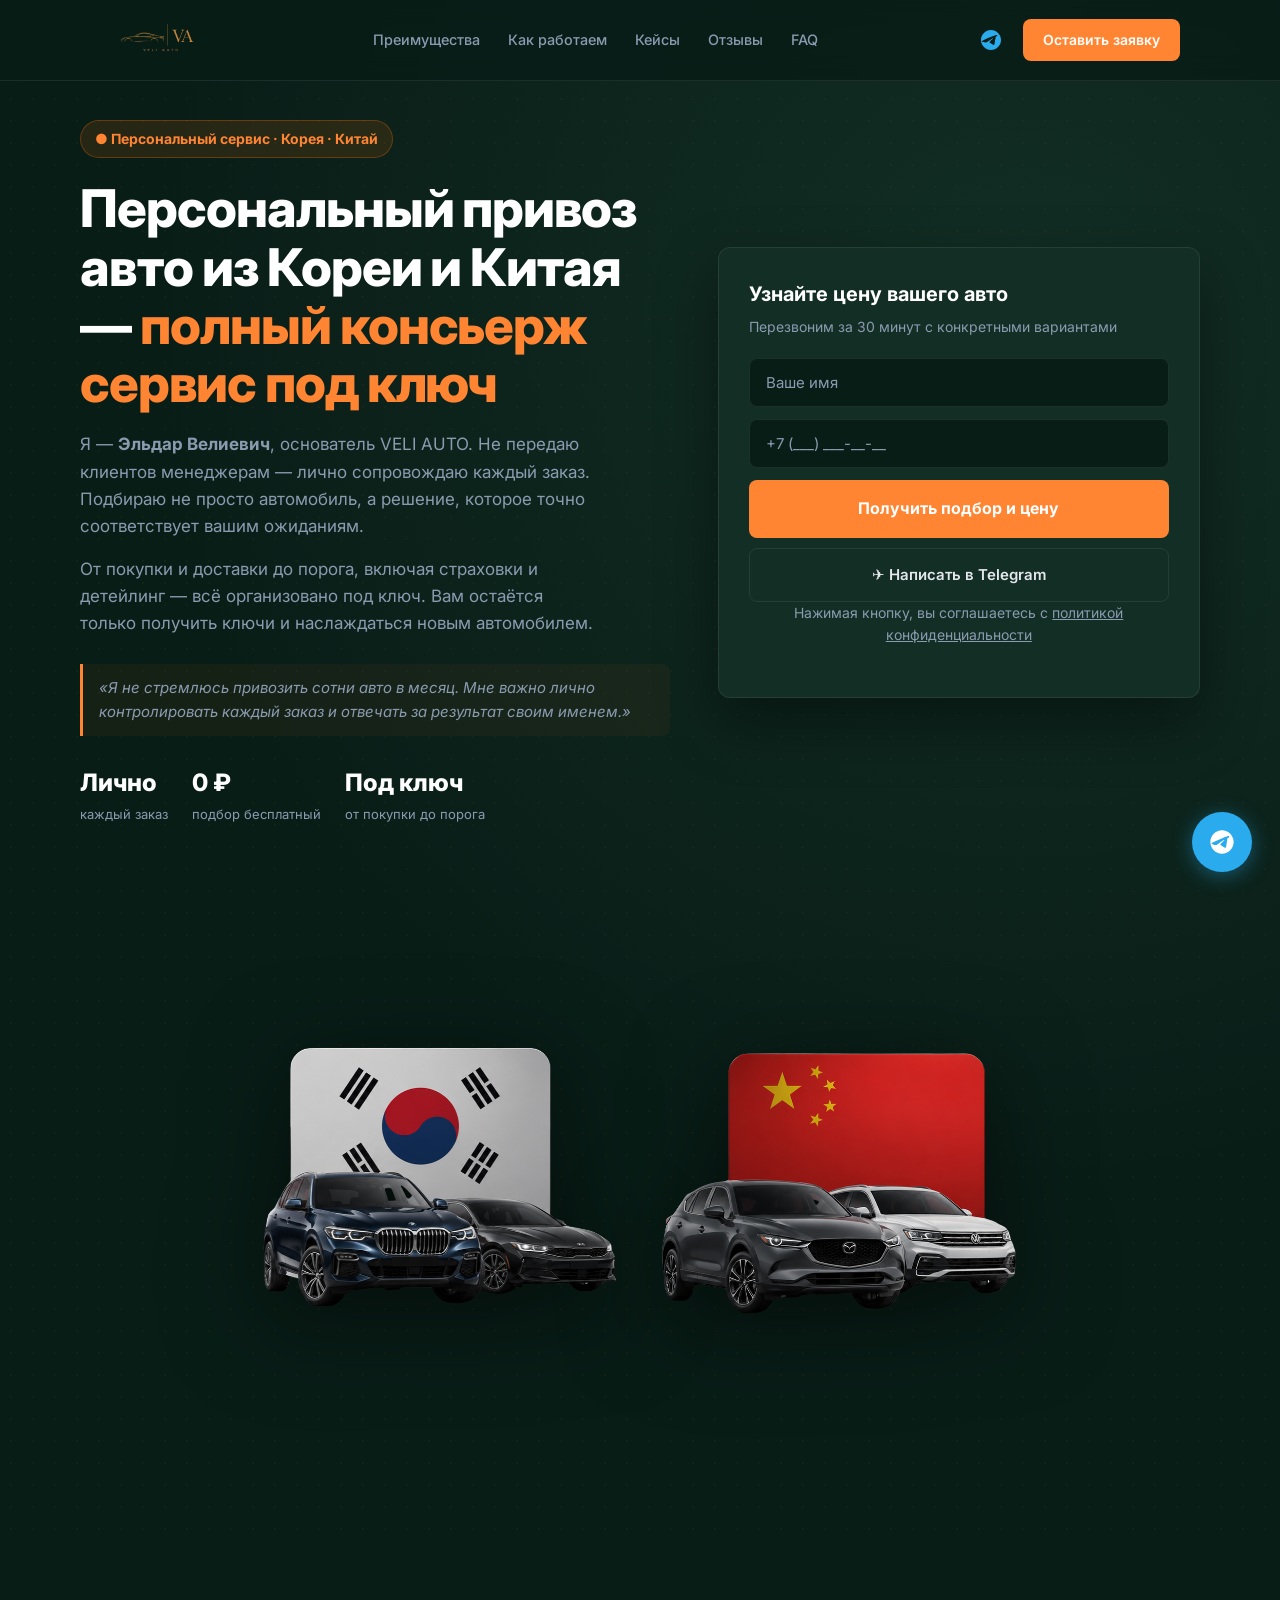
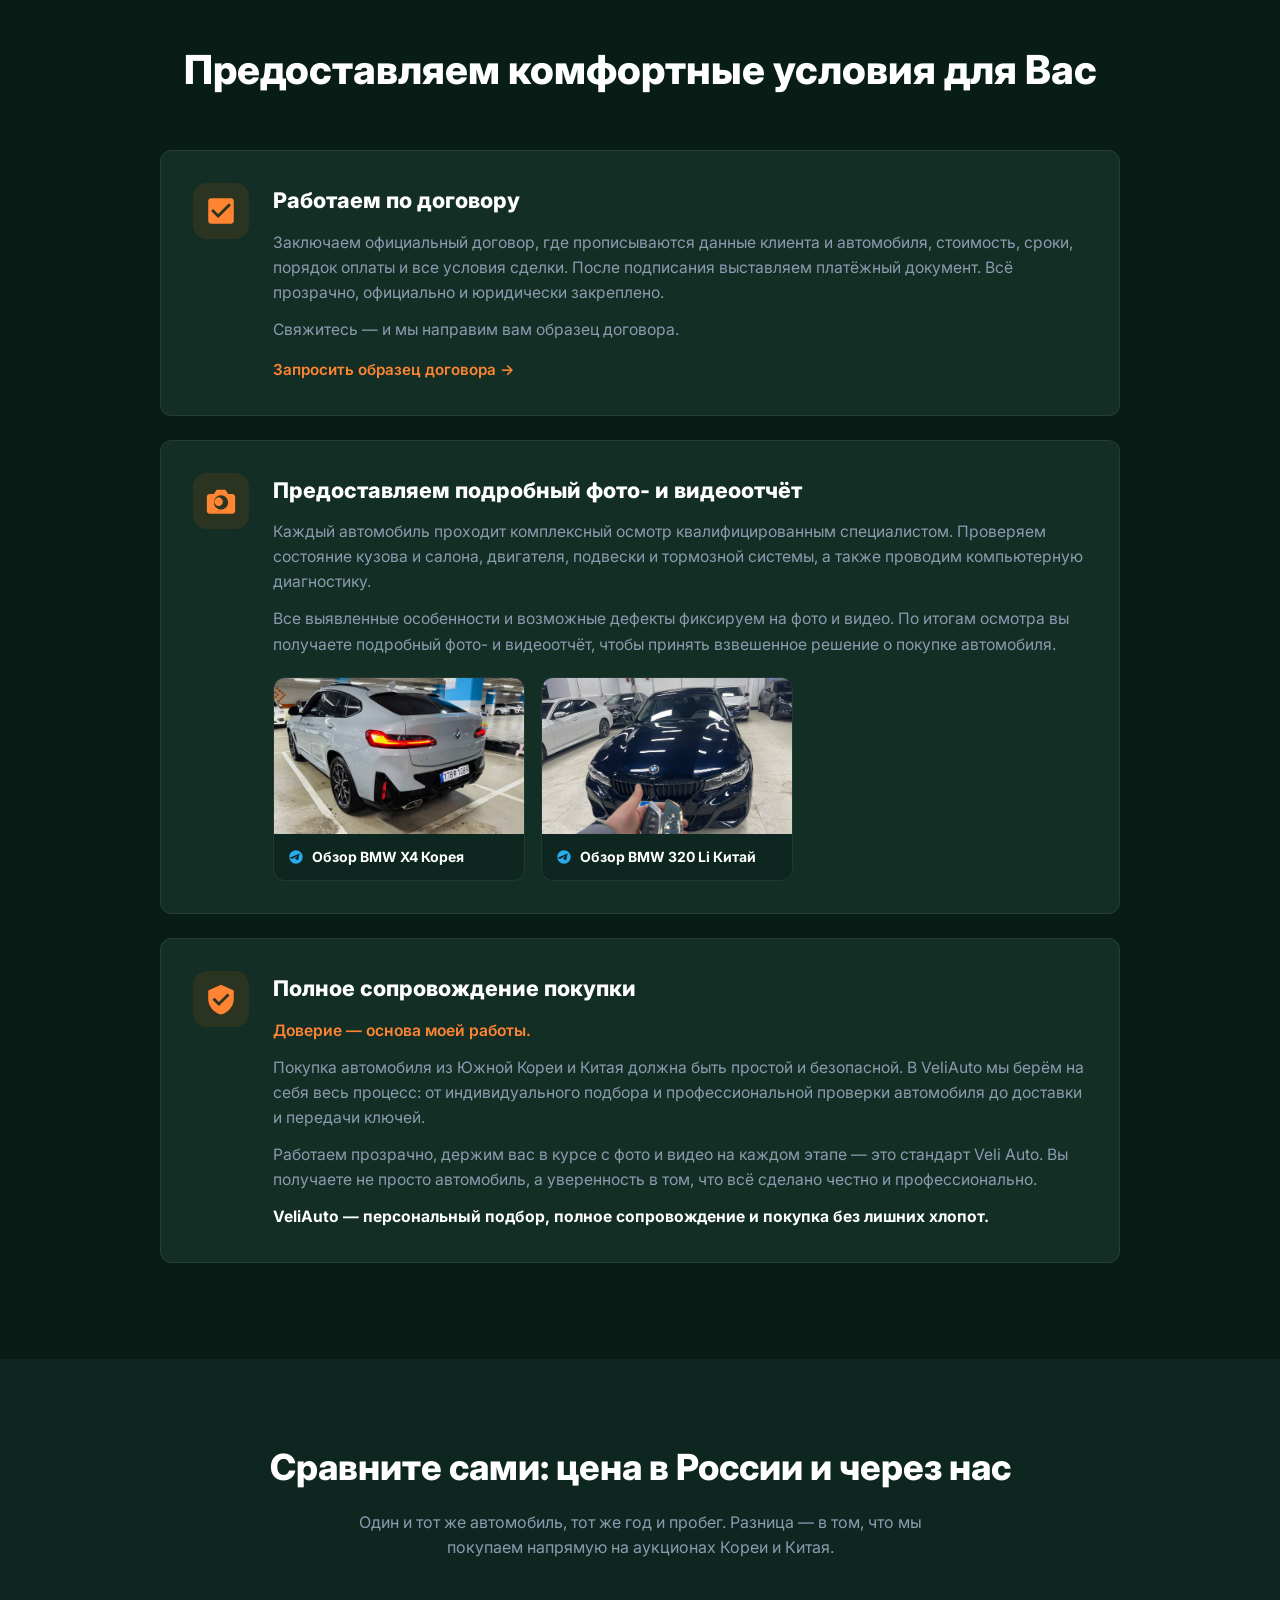
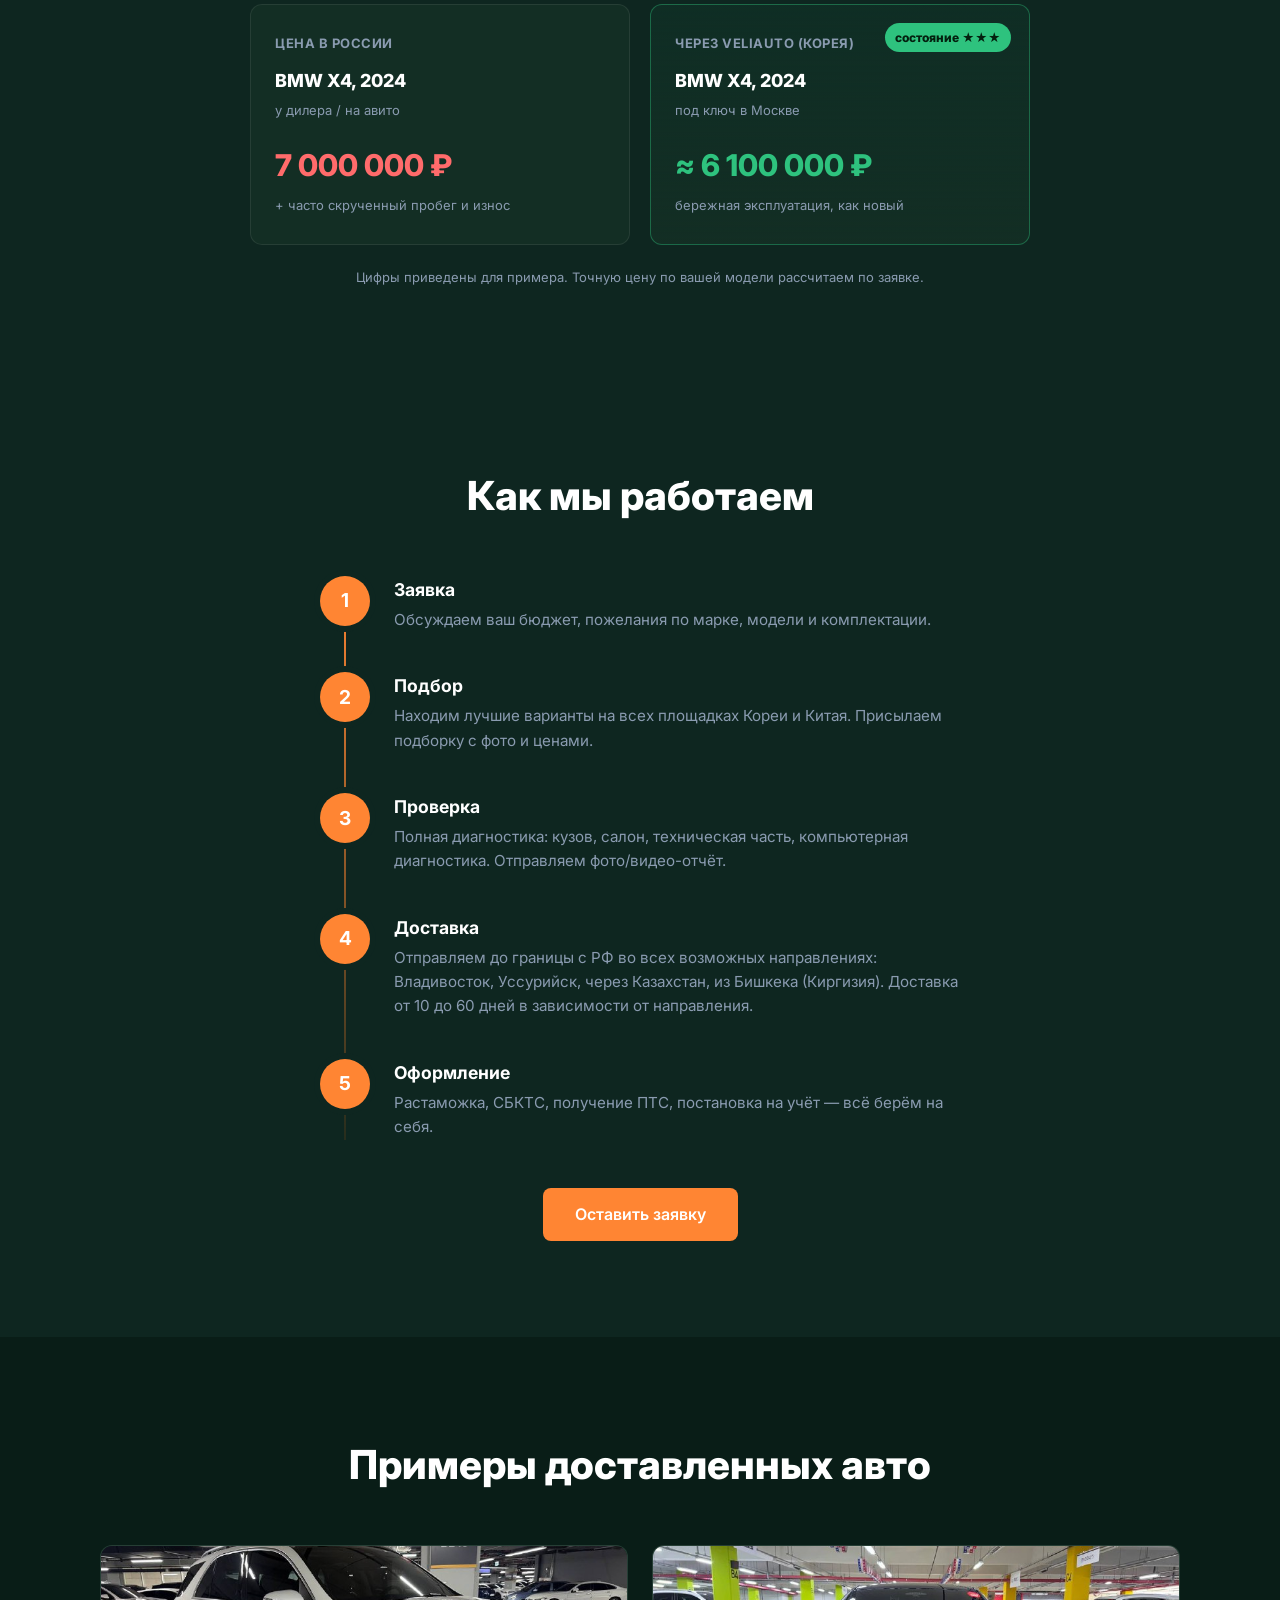
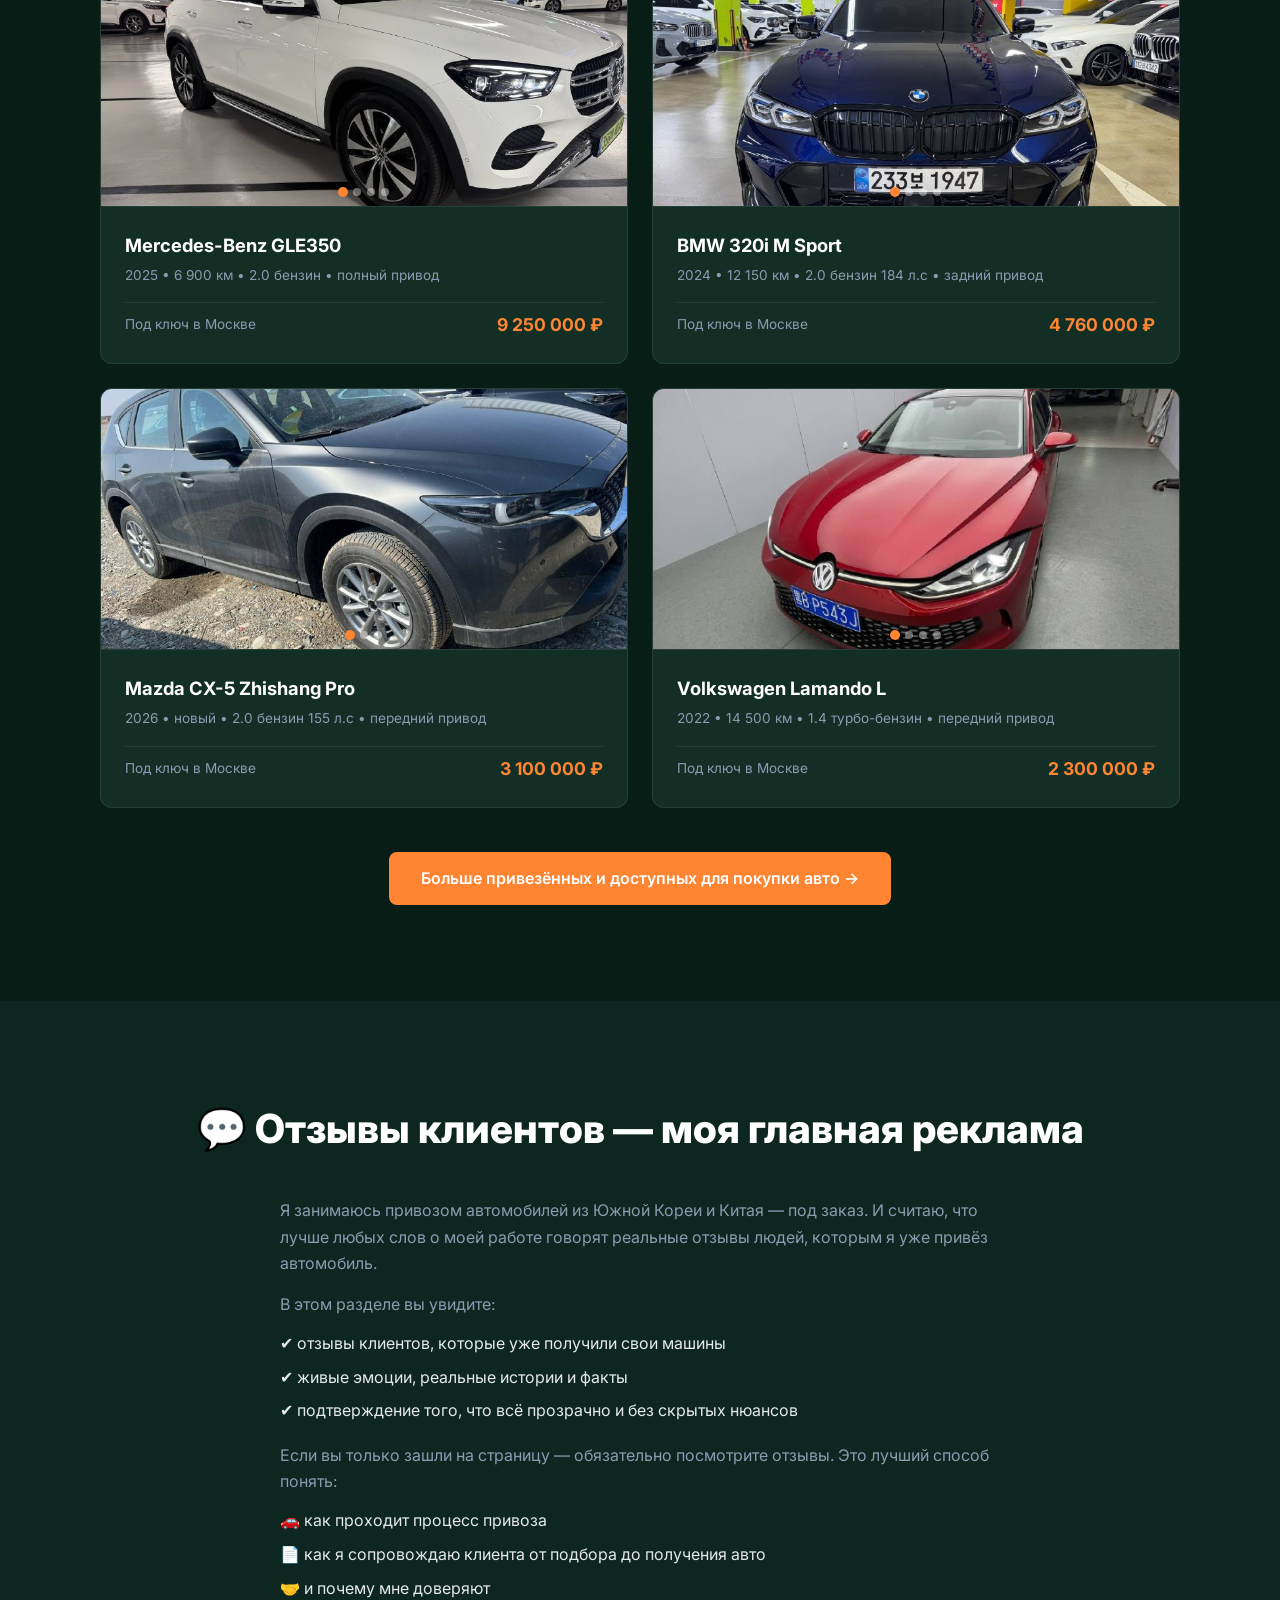
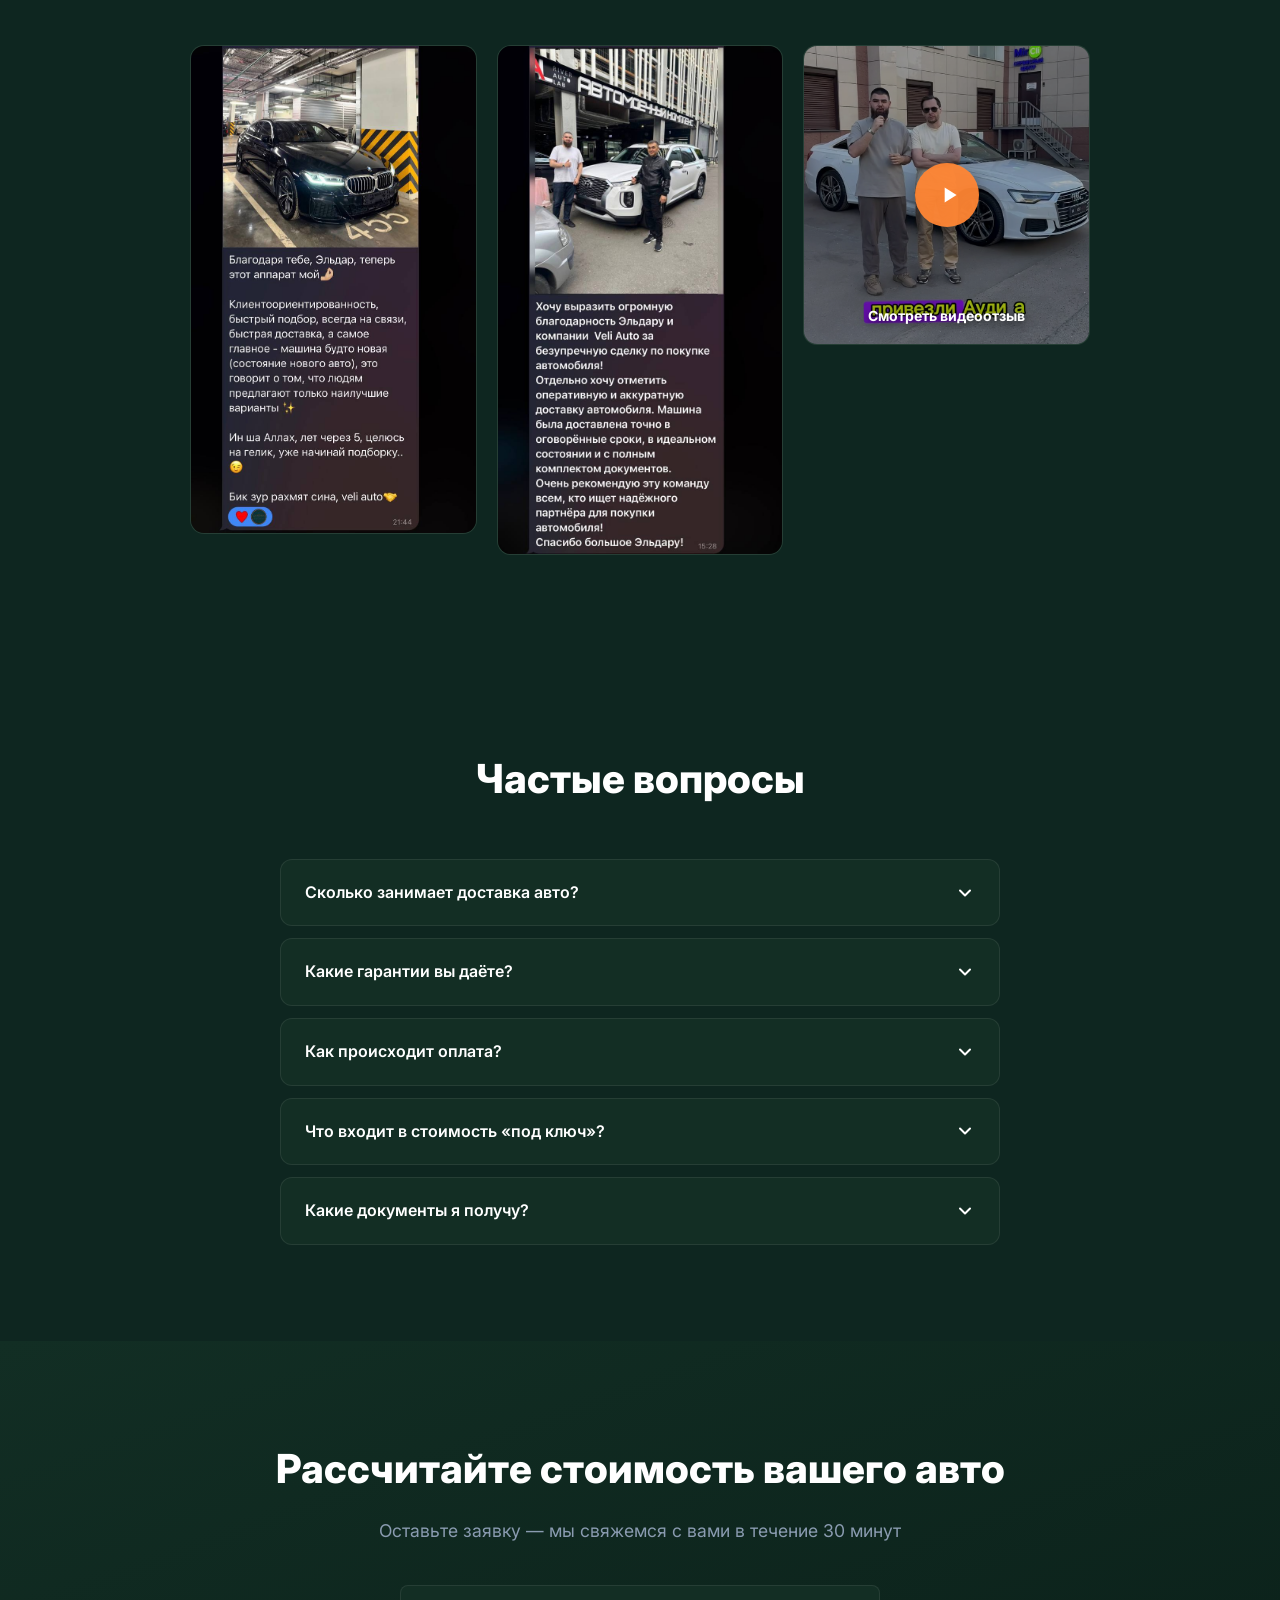
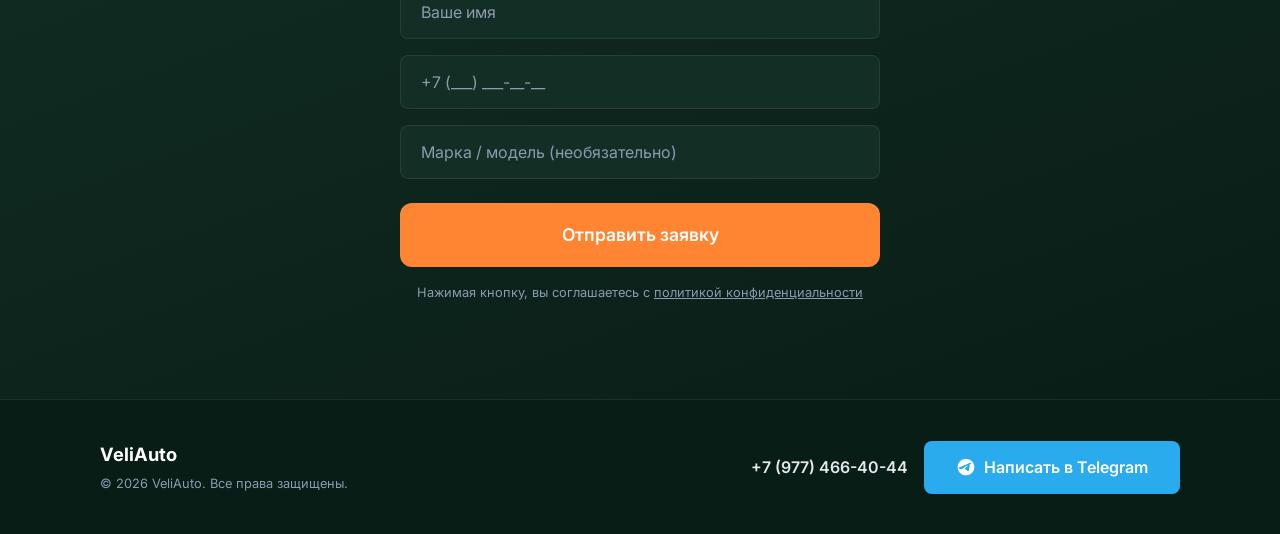
==== commit 229bbd68: "Add Veli Auto favicon (VA monogram)" ====
--- a/index.html
+++ b/index.html
@@ -5,6 +5,13 @@
   <meta name="viewport" content="width=device-width, initial-scale=1.0">
   <title>Авто из Кореи и Китая под ключ — подбор, доставка, растаможка</title>
   <meta name="description" content="Подбор и доставка автомобилей из Кореи и Китая под ключ. Дешевле и в лучшем состоянии, чем в России. Проверка, доставка, растаможка, оформление.">
+
+  <!-- Favicon (логотип Veli Auto) -->
+  <link rel="icon" href="favicon.ico" sizes="any">
+  <link rel="icon" type="image/png" sizes="32x32" href="favicon-32.png">
+  <link rel="icon" type="image/png" sizes="16x16" href="favicon-16.png">
+  <link rel="apple-touch-icon" href="apple-touch-icon.png">
+
   <link rel="preconnect" href="https://fonts.googleapis.com">
   <link rel="preconnect" href="https://fonts.gstatic.com" crossorigin>
   <link href="https://fonts.googleapis.com/css2?family=Inter:wght@400;500;600;700;800&display=swap" rel="stylesheet">
